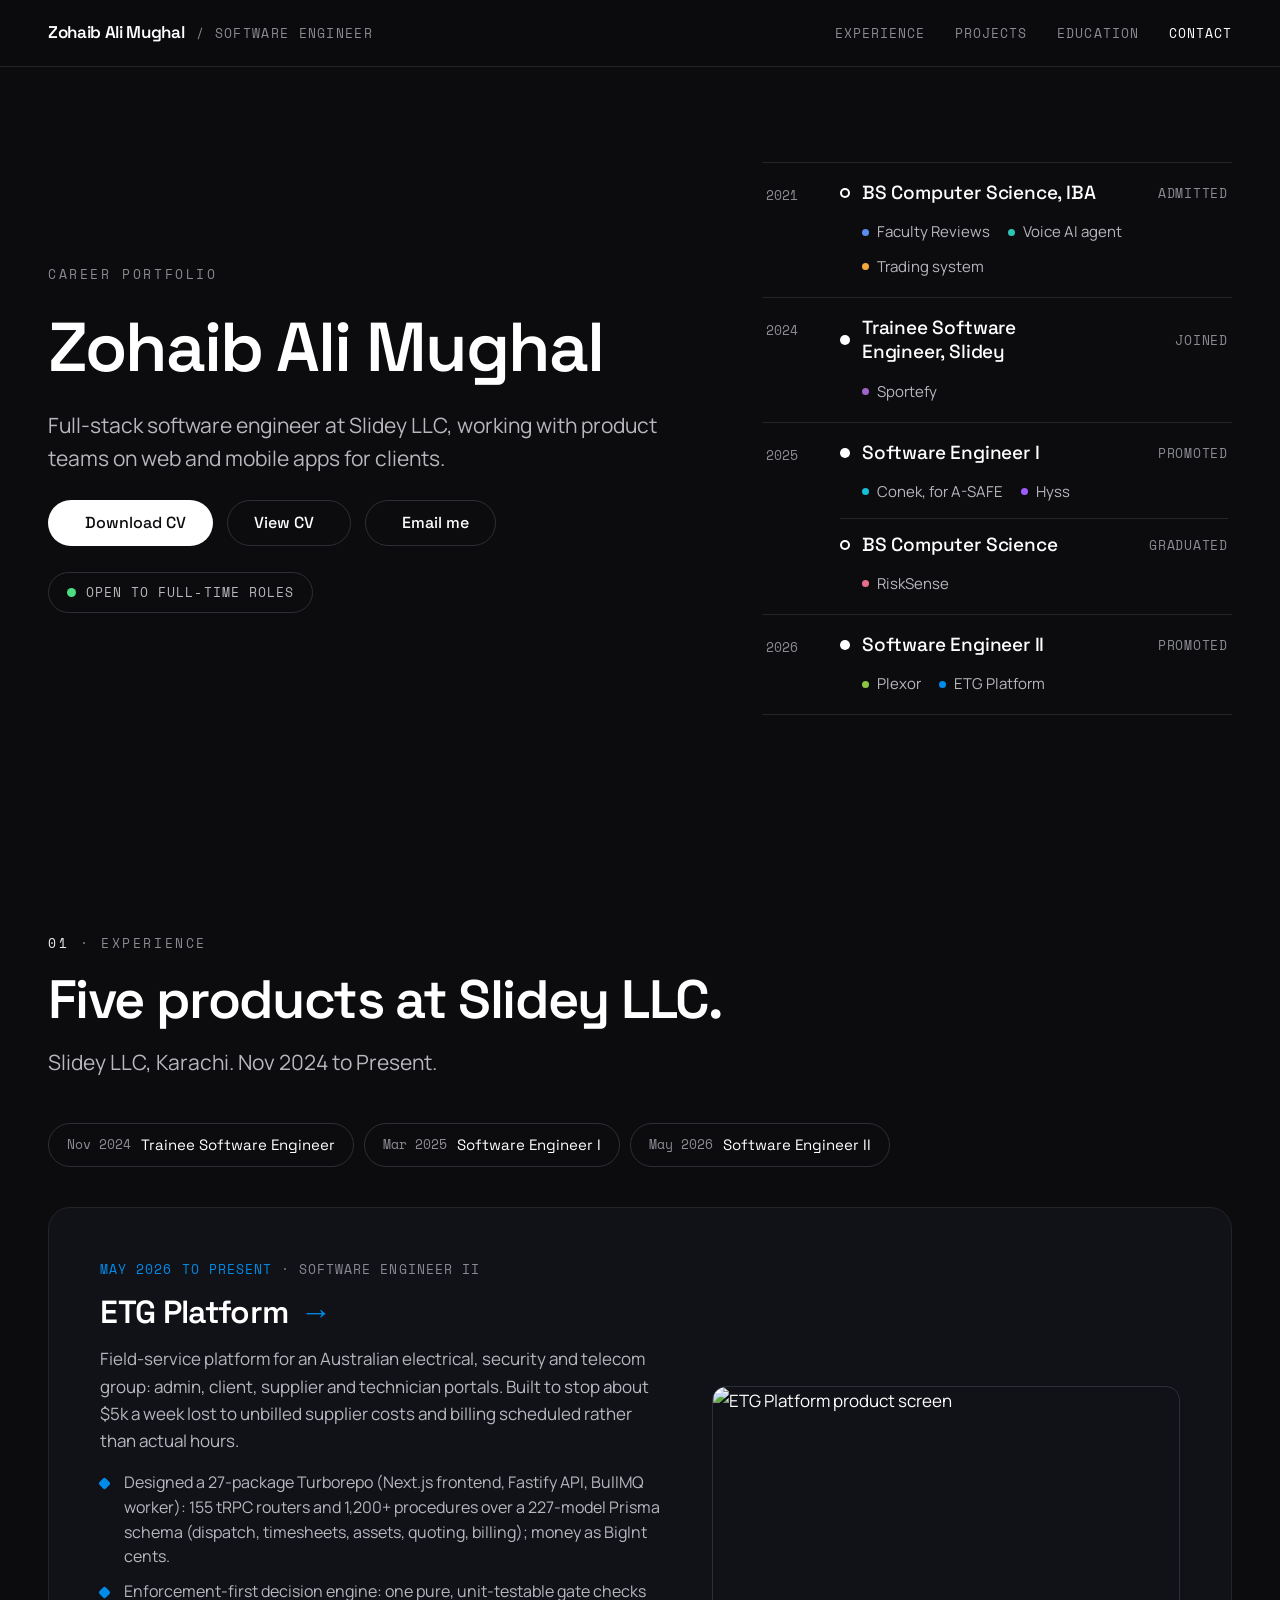
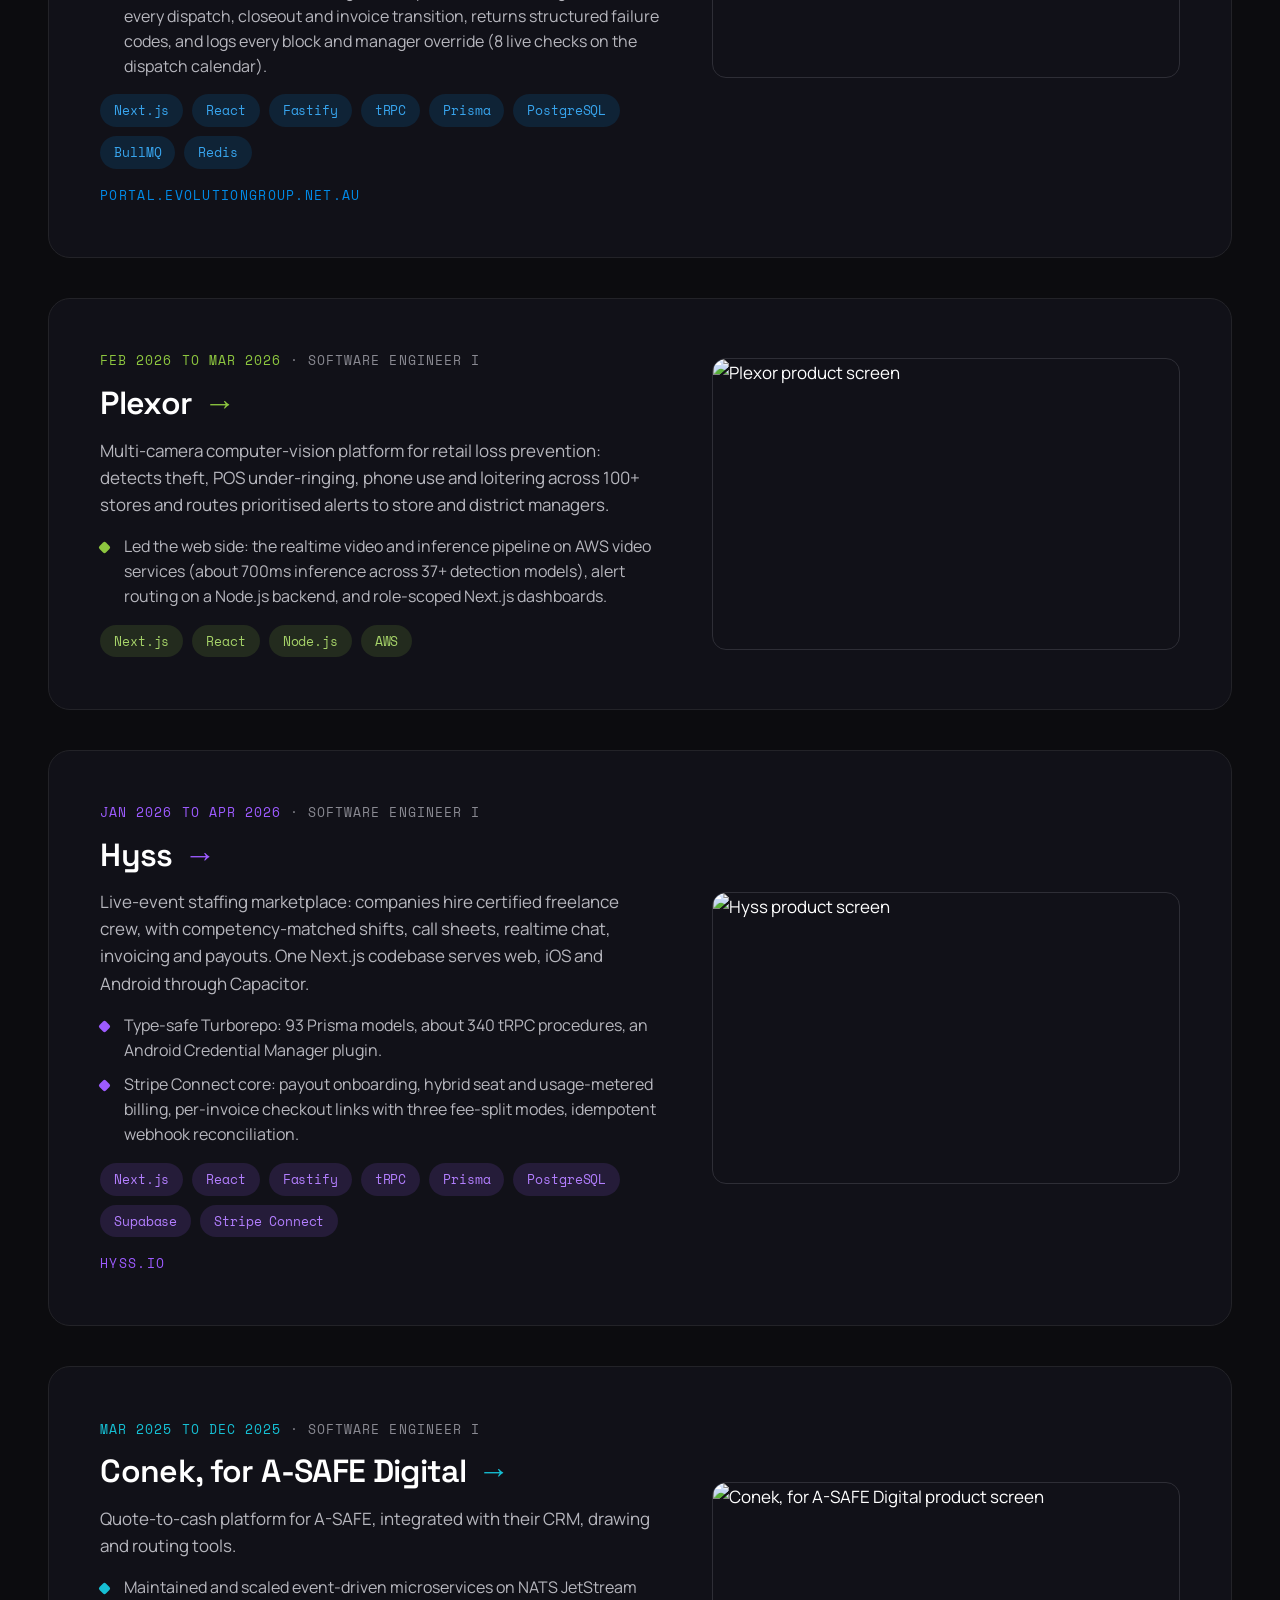
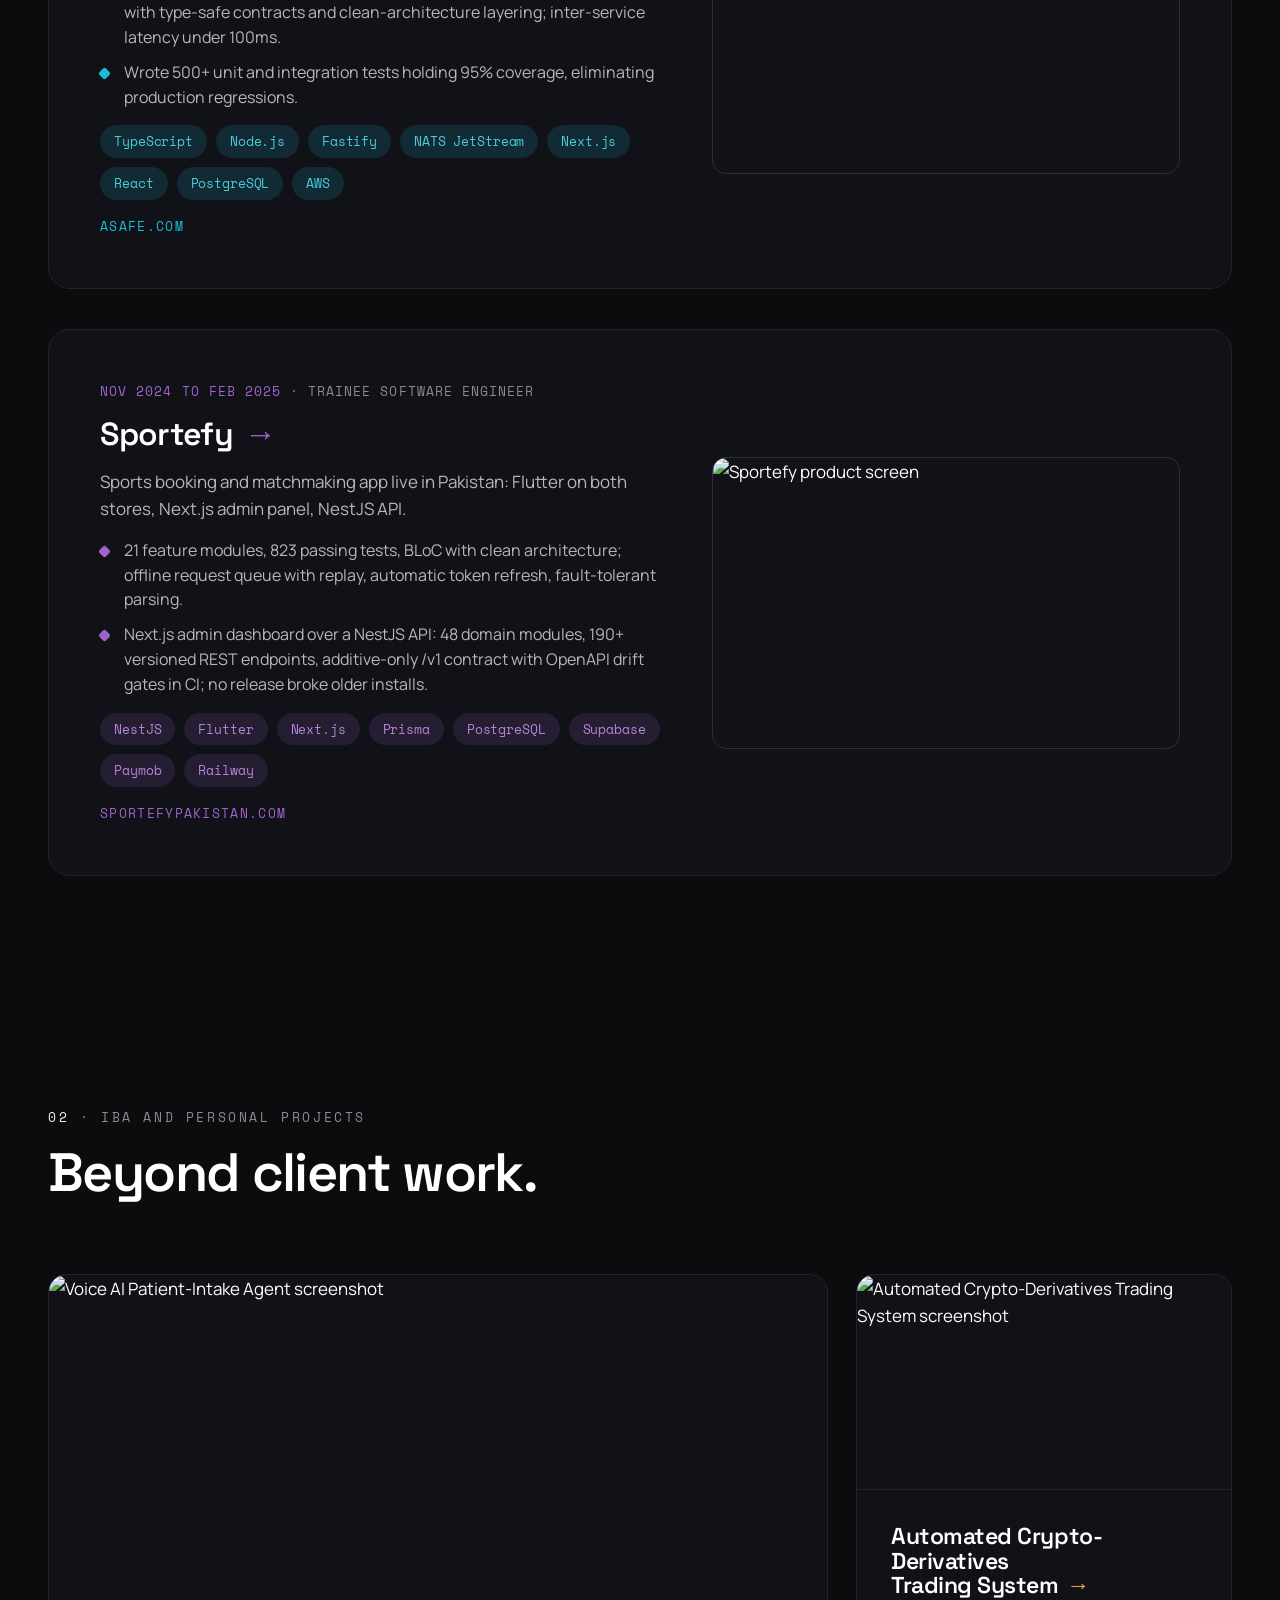
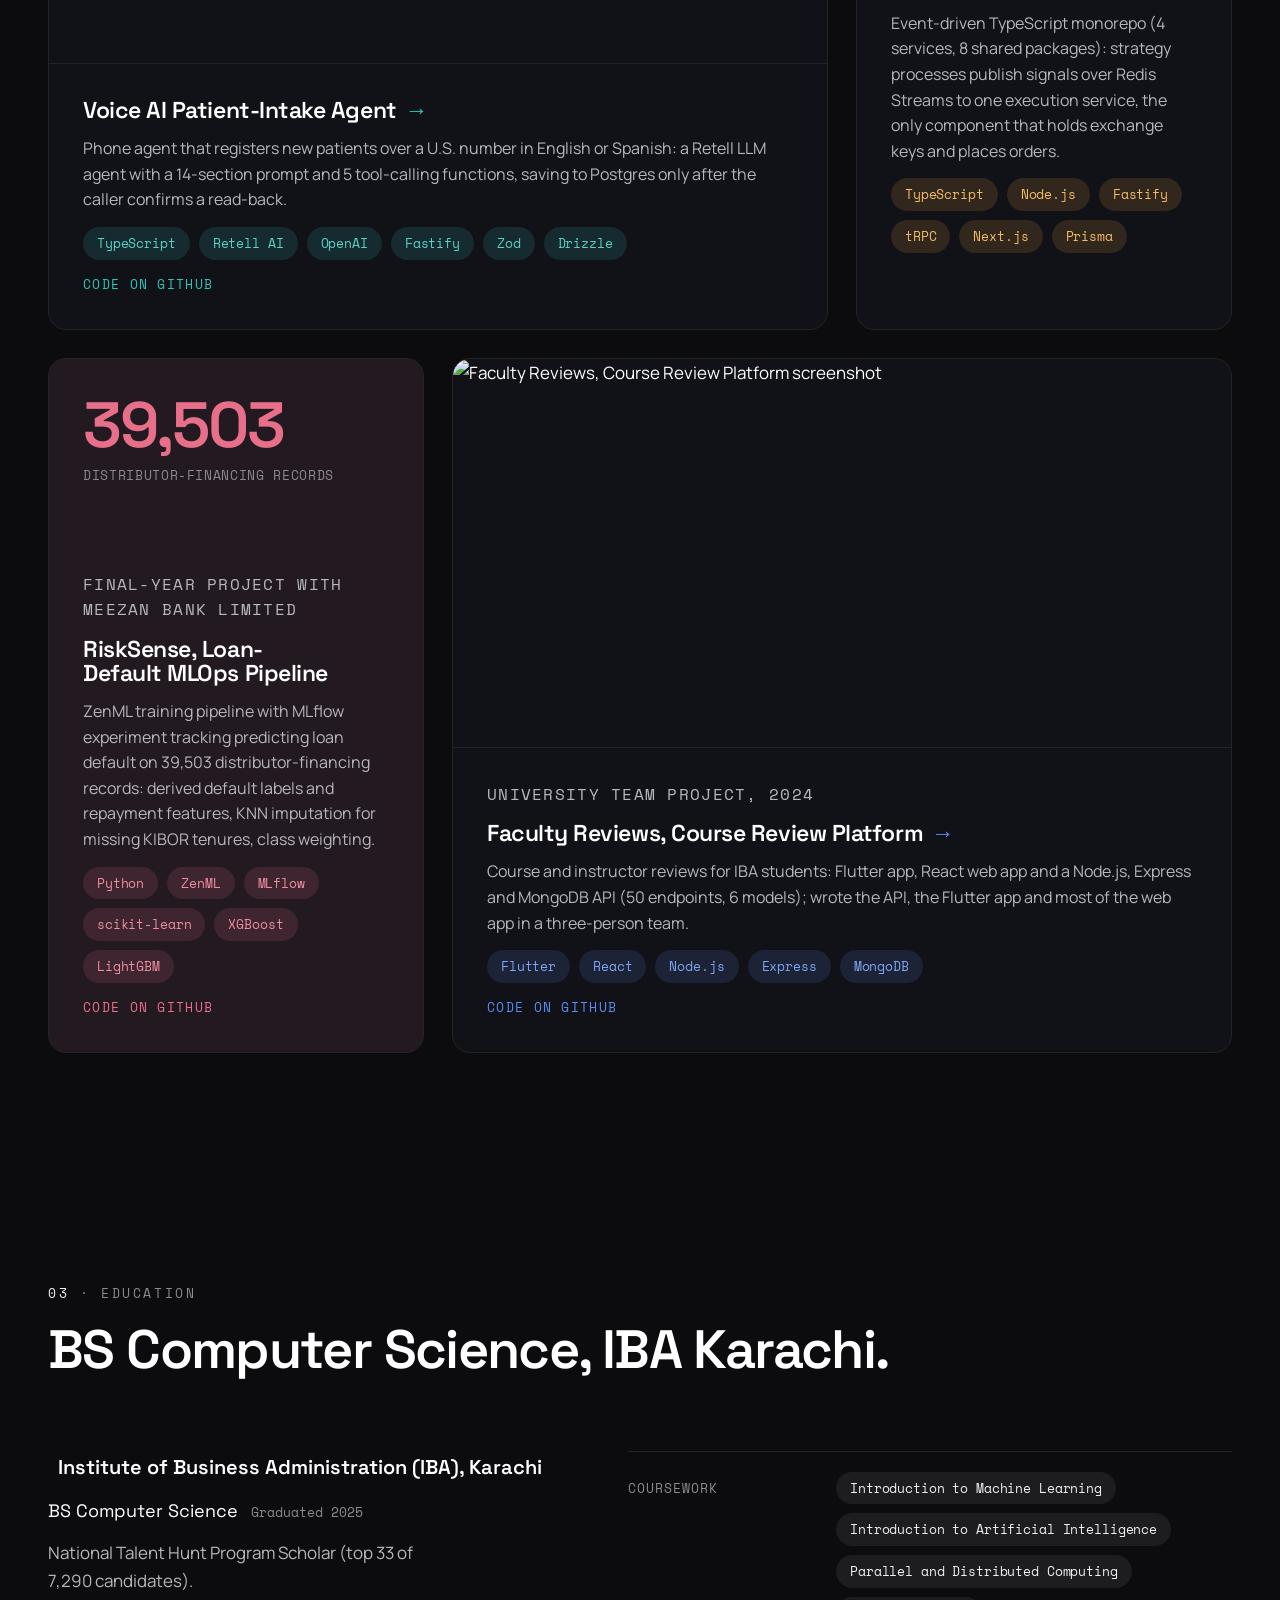
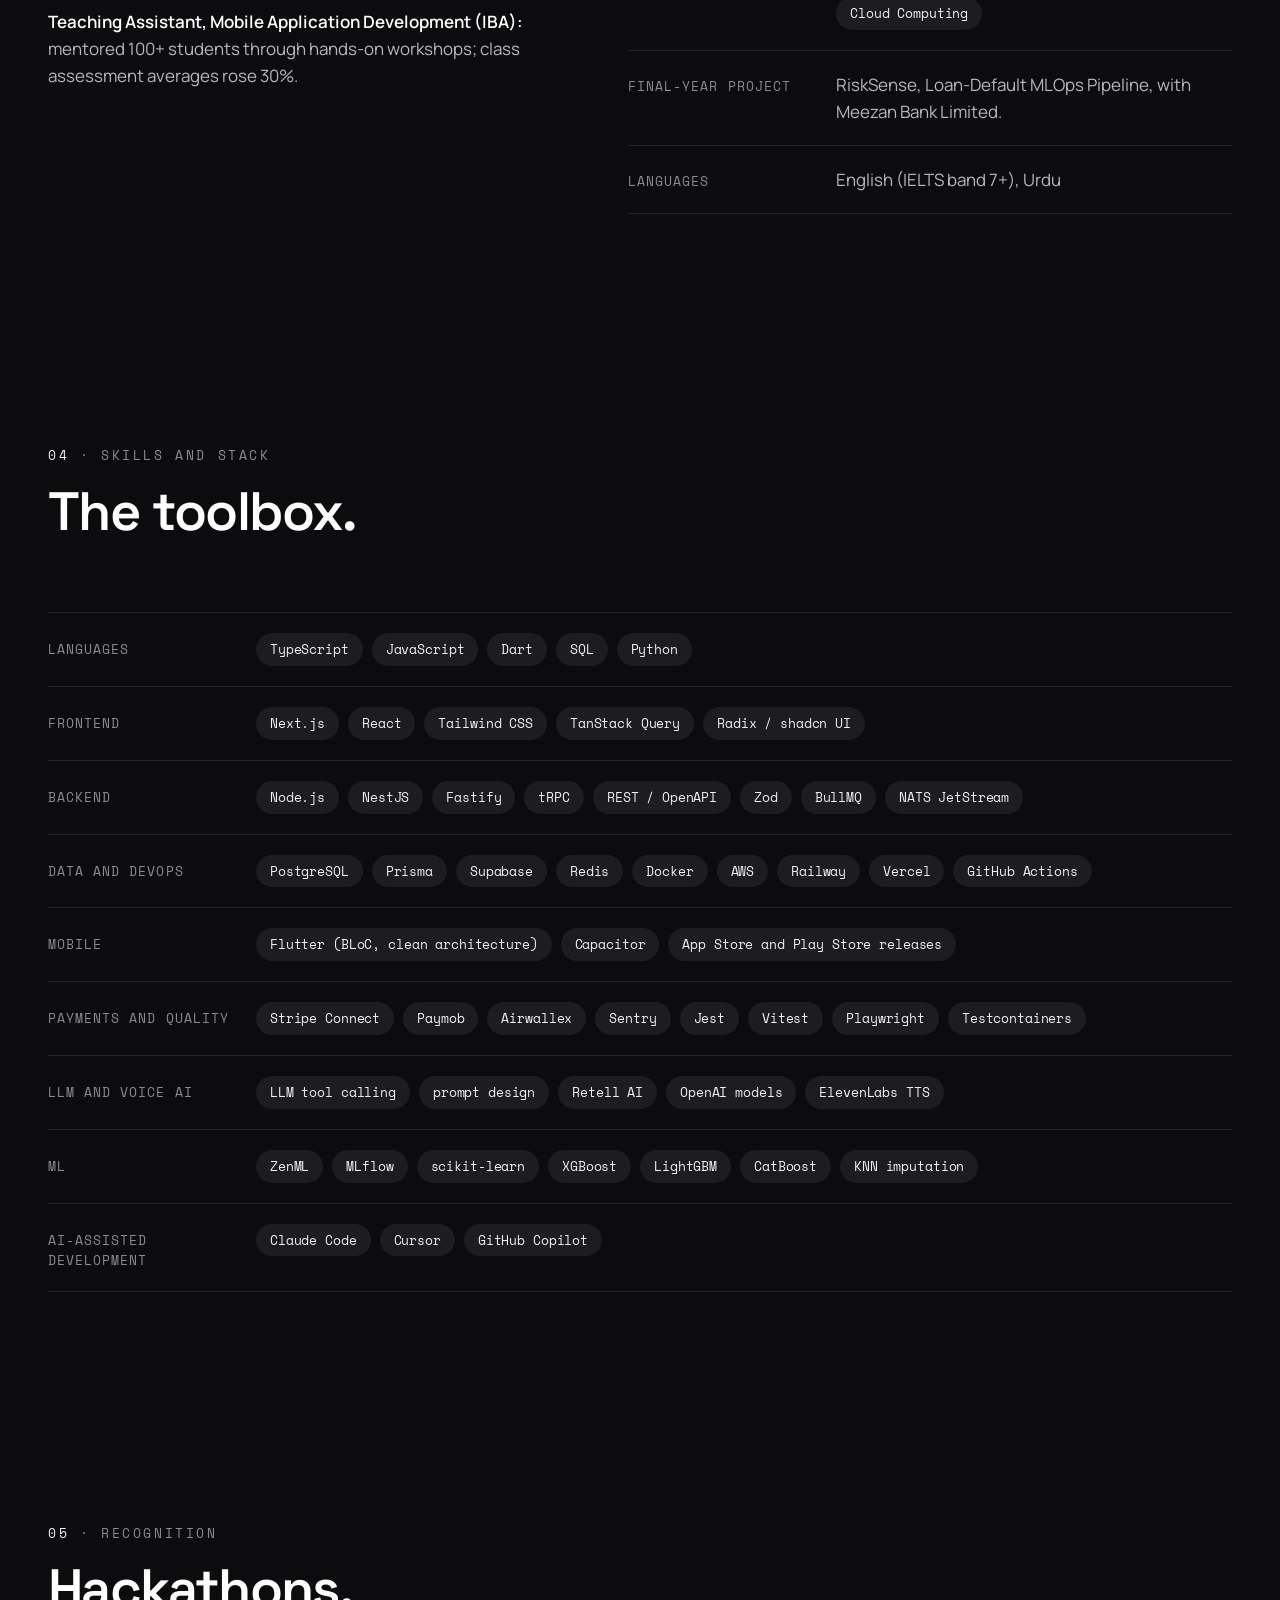
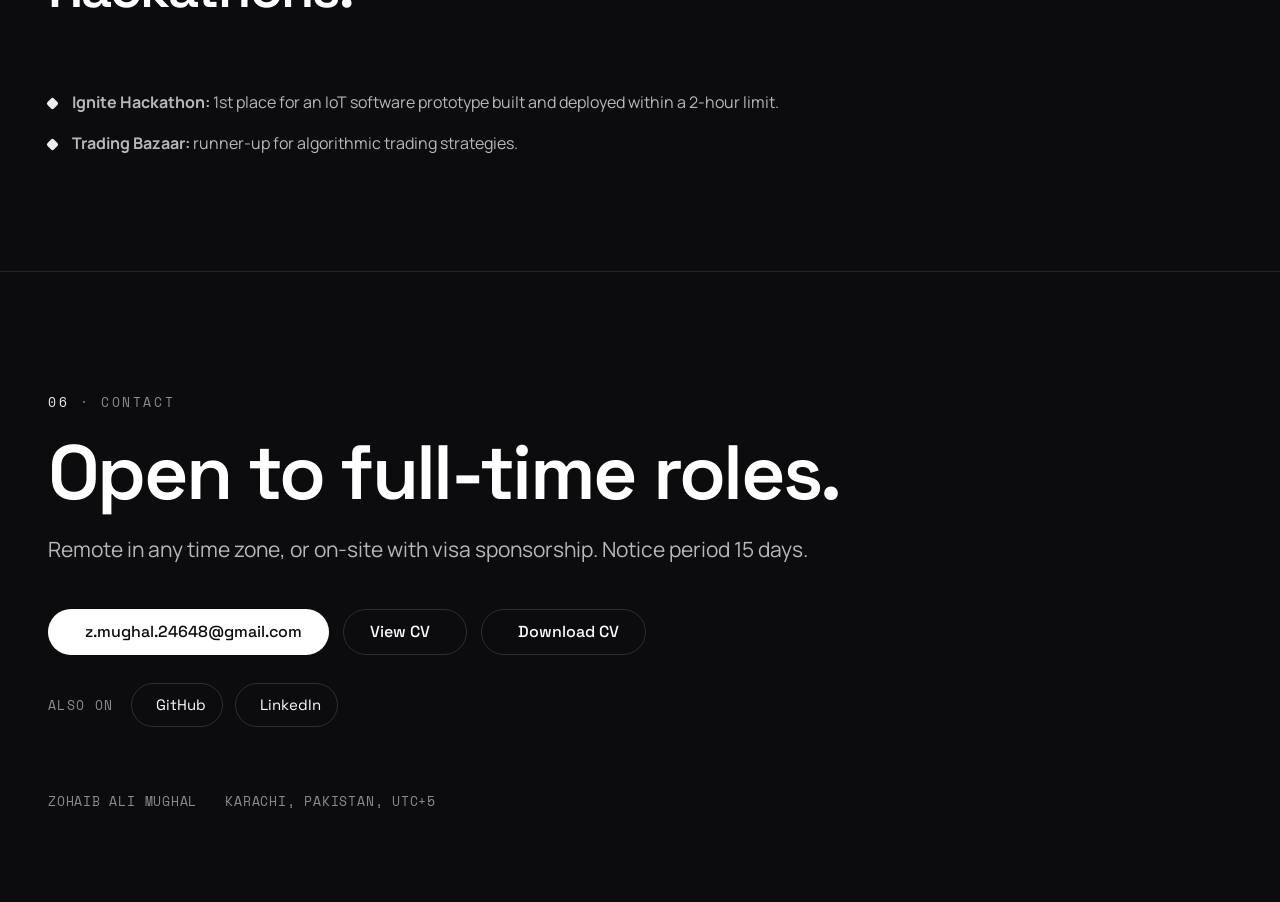
==== index.html @ c1d6abb3 "ETG: October recount and the team's AI workflow lines" ====
<!DOCTYPE html>
<html lang="en">
<head>
<meta charset="utf-8">
<meta name="viewport" content="width=device-width, initial-scale=1">
<title>Zohaib Ali Mughal, full-stack software engineer</title>
<meta name="description" content="Career portfolio of Zohaib Ali Mughal: full-stack software engineer at Slidey LLC, from IBA Karachi to Software Engineer II, with client products, personal projects and education.">
<meta name="color-scheme" content="dark">
<meta name="theme-color" content="#0C0C0F">
<link rel="canonical" href="https://career.zohaibmughal.dev/">
<meta property="og:type" content="profile">
<meta property="og:title" content="Zohaib Ali Mughal, full-stack software engineer">
<meta property="og:description" content="Career portfolio of Zohaib Ali Mughal: full-stack software engineer at Slidey LLC, from IBA Karachi to Software Engineer II, with client products, personal projects and education.">
<meta property="og:url" content="https://career.zohaibmughal.dev/">
<meta property="og:image" content="https://career.zohaibmughal.dev/img/etg-hero.webp">
<link rel="icon" type="image/svg+xml" href="img/favicon.svg">
<link rel="preload" href="fonts/space-grotesk-latin.woff2" as="font" type="font/woff2" crossorigin>
<link rel="preload" href="fonts/manrope-latin.woff2" as="font" type="font/woff2" crossorigin>
<link rel="stylesheet" href="icons.css">
<link rel="stylesheet" href="style.css">
<script>document.documentElement.classList.add("js")</script>
</head>
<body>
<a class="skip" href="#main">Skip to content</a>

<nav class="nav" aria-label="Main">
  <div class="nav-inner">
    <a class="nav-brand" href="#top" translate="no">Zohaib Ali Mughal <span class="mono">/ Software engineer</span></a>
    <div class="nav-links">
      <a href="#experience">Experience</a>
      <a href="#projects">Projects</a>
      <a href="#education">Education</a>
      <a class="nav-cta" href="#contact">Contact</a>
    </div>
  </div>
</nav>
<main id="main">

<header class="hero" id="top">
  <div class="container hero-grid">
    <div class="hero-main">
      <span class="eyebrow">Career portfolio</span>
      <h1>Zohaib Ali Mughal</h1>
      <p class="lede">Full-stack software engineer at Slidey LLC, working with product teams on web and mobile apps for clients.</p>
      <div class="hero-ctas">
        <a class="btn btn-primary" href="cv/Zohaib-Ali-Mughal-CV.pdf" download><i class="ph ph-download-simple" aria-hidden="true"></i>Download CV</a>
        <a class="btn btn-ghost" href="cv/Zohaib-Ali-Mughal-CV.pdf" target="_blank" rel="noopener">View CV<i class="ph ph-arrow-up-right" aria-hidden="true"></i></a>
        <a class="btn btn-ghost" href="mailto:z.mughal.24648@gmail.com"><i class="ph ph-envelope-simple" aria-hidden="true"></i>Email me</a>
      </div>
      <span class="dot-badge">Open to full-time roles</span>
    </div>
    <nav class="hero-timeline" aria-label="Timeline">
      <ol class="tl">
        <li class="tl-row">
          <span class="tl-year">2021</span>
          <div class="tl-body"><div class="tl-group"><p class="tl-change tl-edu"><span class="tl-mark" aria-hidden="true"></span><span class="tl-title">BS Computer Science, IBA</span><span class="tl-tag">Admitted</span></p><ul class="tl-work"><li><a href="#p-faculty-reviews" data-accent="faculty"><span class="tl-dot" aria-hidden="true"></span>Faculty Reviews</a></li><li><a href="#p-voice-intake" data-accent="voice"><span class="tl-dot" aria-hidden="true"></span>Voice AI agent</a></li><li><a href="#p-trading-system" data-accent="trading"><span class="tl-dot" aria-hidden="true"></span>Trading system</a></li></ul></div></div>
        </li>
        <li class="tl-row">
          <span class="tl-year">2024</span>
          <div class="tl-body"><div class="tl-group"><p class="tl-change tl-role"><span class="tl-mark" aria-hidden="true"></span><span class="tl-title">Trainee Software Engineer, Slidey</span><span class="tl-tag">Joined</span></p><ul class="tl-work"><li><a href="#sportefy" data-accent="sportefy"><span class="tl-dot" aria-hidden="true"></span>Sportefy</a></li></ul></div></div>
        </li>
        <li class="tl-row">
          <span class="tl-year">2025</span>
          <div class="tl-body"><div class="tl-group"><p class="tl-change tl-role"><span class="tl-mark" aria-hidden="true"></span><span class="tl-title">Software Engineer I</span><span class="tl-tag">Promoted</span></p><ul class="tl-work"><li><a href="#conek" data-accent="conek"><span class="tl-dot" aria-hidden="true"></span>Conek, for A-SAFE</a></li><li><a href="#hyss" data-accent="hyss"><span class="tl-dot" aria-hidden="true"></span>Hyss</a></li></ul></div><div class="tl-group"><p class="tl-change tl-edu"><span class="tl-mark" aria-hidden="true"></span><span class="tl-title">BS Computer Science</span><span class="tl-tag">Graduated</span></p><ul class="tl-work"><li><a href="#p-risksense" data-accent="risk"><span class="tl-dot" aria-hidden="true"></span>RiskSense</a></li></ul></div></div>
        </li>
        <li class="tl-row">
          <span class="tl-year">2026</span>
          <div class="tl-body"><div class="tl-group"><p class="tl-change tl-role"><span class="tl-mark" aria-hidden="true"></span><span class="tl-title">Software Engineer II</span><span class="tl-tag">Promoted</span></p><ul class="tl-work"><li><a href="#plexor" data-accent="plexor"><span class="tl-dot" aria-hidden="true"></span>Plexor</a></li><li><a href="#etg" data-accent="etg"><span class="tl-dot" aria-hidden="true"></span>ETG Platform</a></li></ul></div></div>
        </li>
      </ol>
    </nav>
  </div>
</header>

<section id="experience">
  <div class="container">
    <div class="section-head" data-reveal><span class="eyebrow"><span class="accent">01</span> &middot; Experience</span><h2>Five products at Slidey LLC.</h2><p class="lede">Slidey LLC, Karachi. Nov 2024 to Present.</p></div>
    <ol class="ladder" data-reveal><li><span class="ladder-from">Nov 2024</span>Trainee Software Engineer</li><li><span class="ladder-from">Mar 2025</span>Software Engineer I</li><li><span class="ladder-from">May 2026</span>Software Engineer II</li></ol>
    <div class="roles">
    <article class="role" id="etg" data-accent="etg" data-reveal>
      <div class="role-body">
        <p class="meta"><span class="accent">May 2026 to Present</span> &middot; Software Engineer II</p>
        <h3><a class="card-link" href="work/etg/">ETG Platform<span class="card-arrow" aria-hidden="true">&rarr;</span></a></h3>
        <p class="summary">Field-service platform for an Australian electrical, security and telecom group: admin, client, supplier and technician portals. Built to stop about $5k a week lost to unbilled supplier costs and billing scheduled rather than actual hours.</p>
        <ul class="bullets"><li><span class="dia" aria-hidden="true"></span><span>Designed a 27-package Turborepo (Next.js frontend, Fastify API, BullMQ worker): 155 tRPC routers and 1,200+ procedures over a 227-model Prisma schema (dispatch, timesheets, assets, quoting, billing); money as BigInt cents.</span></li><li><span class="dia" aria-hidden="true"></span><span>Enforcement-first decision engine: one pure, unit-testable gate checks every dispatch, closeout and invoice transition, returns structured failure codes, and logs every block and manager override (8 live checks on the dispatch calendar).</span></li></ul>
        <ul class="chips" translate="no"><li class="chip">Next.js</li><li class="chip">React</li><li class="chip">Fastify</li><li class="chip">tRPC</li><li class="chip">Prisma</li><li class="chip">PostgreSQL</li><li class="chip">BullMQ</li><li class="chip">Redis</li></ul>
        <ul class="links"><li><a href="https://portal.evolutiongroup.net.au" target="_blank" rel="noopener">portal.evolutiongroup.net.au</a><i class="ph ph-arrow-up-right" aria-hidden="true"></i></li></ul>
      </div>
      <div class="role-media"><img src="img/etg/admin-dashboard.webp" width="1200" height="622" alt="ETG Platform product screen" loading="lazy"></div>
    </article>
    <article class="role" id="plexor" data-accent="plexor" data-reveal>
      <div class="role-body">
        <p class="meta"><span class="accent">Feb 2026 to Mar 2026</span> &middot; Software Engineer I</p>
        <h3><a class="card-link" href="work/plexor/">Plexor<span class="card-arrow" aria-hidden="true">&rarr;</span></a></h3>
        <p class="summary">Multi-camera computer-vision platform for retail loss prevention: detects theft, POS under-ringing, phone use and loitering across 100+ stores and routes prioritised alerts to store and district managers.</p>
        <ul class="bullets"><li><span class="dia" aria-hidden="true"></span><span>Led the web side: the realtime video and inference pipeline on AWS video services (about 700ms inference across 37+ detection models), alert routing on a Node.js backend, and role-scoped Next.js dashboards.</span></li></ul>
        <ul class="chips" translate="no"><li class="chip">Next.js</li><li class="chip">React</li><li class="chip">Node.js</li><li class="chip">AWS</li></ul>
        
      </div>
      <div class="role-media"><img src="img/plexor/theft.webp" width="1200" height="691" alt="Plexor product screen" loading="lazy"></div>
    </article>
    <article class="role" id="hyss" data-accent="hyss" data-reveal>
      <div class="role-body">
        <p class="meta"><span class="accent">Jan 2026 to Apr 2026</span> &middot; Software Engineer I</p>
        <h3><a class="card-link" href="work/hyss/">Hyss<span class="card-arrow" aria-hidden="true">&rarr;</span></a></h3>
        <p class="summary">Live-event staffing marketplace: companies hire certified freelance crew, with competency-matched shifts, call sheets, realtime chat, invoicing and payouts. One Next.js codebase serves web, iOS and Android through Capacitor.</p>
        <ul class="bullets"><li><span class="dia" aria-hidden="true"></span><span>Type-safe Turborepo: 93 Prisma models, about 340 tRPC procedures, an Android Credential Manager plugin.</span></li><li><span class="dia" aria-hidden="true"></span><span>Stripe Connect core: payout onboarding, hybrid seat and usage-metered billing, per-invoice checkout links with three fee-split modes, idempotent webhook reconciliation.</span></li></ul>
        <ul class="chips" translate="no"><li class="chip">Next.js</li><li class="chip">React</li><li class="chip">Fastify</li><li class="chip">tRPC</li><li class="chip">Prisma</li><li class="chip">PostgreSQL</li><li class="chip">Supabase</li><li class="chip">Stripe Connect</li></ul>
        <ul class="links"><li><a href="https://hyss.io" target="_blank" rel="noopener">hyss.io</a><i class="ph ph-arrow-up-right" aria-hidden="true"></i></li></ul>
      </div>
      <div class="role-media"><img src="img/hyss/employer-dashboard.webp" width="1200" height="678" alt="Hyss product screen" loading="lazy"></div>
    </article>
    <article class="role" id="conek" data-accent="conek" data-reveal>
      <div class="role-body">
        <p class="meta"><span class="accent">Mar 2025 to Dec 2025</span> &middot; Software Engineer I</p>
        <h3><a class="card-link" href="work/conek/">Conek, for A-SAFE Digital<span class="card-arrow" aria-hidden="true">&rarr;</span></a></h3>
        <p class="summary">Quote-to-cash platform for A-SAFE, integrated with their CRM, drawing and routing tools.</p>
        <ul class="bullets"><li><span class="dia" aria-hidden="true"></span><span>Maintained and scaled event-driven microservices on NATS JetStream with type-safe contracts and clean-architecture layering; inter-service latency under 100ms.</span></li><li><span class="dia" aria-hidden="true"></span><span>Wrote 500+ unit and integration tests holding 95% coverage, eliminating production regressions.</span></li></ul>
        <ul class="chips" translate="no"><li class="chip">TypeScript</li><li class="chip">Node.js</li><li class="chip">Fastify</li><li class="chip">NATS JetStream</li><li class="chip">Next.js</li><li class="chip">React</li><li class="chip">PostgreSQL</li><li class="chip">AWS</li></ul>
        <ul class="links"><li><a href="https://www.asafe.com" target="_blank" rel="noopener">asafe.com</a><i class="ph ph-arrow-up-right" aria-hidden="true"></i></li></ul>
      </div>
      <div class="role-media"><img src="img/conek/projects.webp" width="1200" height="695" alt="Conek, for A-SAFE Digital product screen" loading="lazy"></div>
    </article>
    <article class="role" id="sportefy" data-accent="sportefy" data-reveal>
      <div class="role-body">
        <p class="meta"><span class="accent">Nov 2024 to Feb 2025</span> &middot; Trainee Software Engineer</p>
        <h3><a class="card-link" href="work/sportefy/">Sportefy<span class="card-arrow" aria-hidden="true">&rarr;</span></a></h3>
        <p class="summary">Sports booking and matchmaking app live in Pakistan: Flutter on both stores, Next.js admin panel, NestJS API.</p>
        <ul class="bullets"><li><span class="dia" aria-hidden="true"></span><span>21 feature modules, 823 passing tests, BLoC with clean architecture; offline request queue with replay, automatic token refresh, fault-tolerant parsing.</span></li><li><span class="dia" aria-hidden="true"></span><span>Next.js admin dashboard over a NestJS API: 48 domain modules, 190+ versioned REST endpoints, additive-only /v1 contract with OpenAPI drift gates in CI; no release broke older installs.</span></li></ul>
        <ul class="chips" translate="no"><li class="chip">NestJS</li><li class="chip">Flutter</li><li class="chip">Next.js</li><li class="chip">Prisma</li><li class="chip">PostgreSQL</li><li class="chip">Supabase</li><li class="chip">Paymob</li><li class="chip">Railway</li></ul>
        <ul class="links"><li><a href="https://sportefypakistan.com" target="_blank" rel="noopener">sportefypakistan.com</a><i class="ph ph-arrow-up-right" aria-hidden="true"></i></li></ul>
      </div>
      <div class="role-media"><img src="img/sportefy/admin-manual-bookings.webp" width="1200" height="596" alt="Sportefy product screen" loading="lazy"></div>
    </article>
    </div>
  </div>
</section>

<section id="projects">
  <div class="container">
    <div class="section-head" data-reveal><span class="eyebrow"><span class="accent">02</span> &middot; IBA and personal projects</span><h2>Beyond client work.</h2></div>
    <div class="bento">
    <article class="cell cell-media c1" id="p-voice-intake" data-accent="voice" data-reveal>
      <div class="cell-img"><img src="img/voice-intake/dashboard-patients.webp" width="1200" height="691" alt="Voice AI Patient-Intake Agent screenshot" loading="lazy"></div>
      
      <div class="cell-body">
        
        <h3><a class="card-link" href="work/voice-intake/">Voice AI Patient-Intake Agent<span class="card-arrow" aria-hidden="true">&rarr;</span></a></h3>
        <p>Phone agent that registers new patients over a U.S. number in English or Spanish: a Retell LLM agent with a 14-section prompt and 5 tool-calling functions, saving to Postgres only after the caller confirms a read-back.</p>
        <ul class="chips" translate="no"><li class="chip">TypeScript</li><li class="chip">Retell AI</li><li class="chip">OpenAI</li><li class="chip">Fastify</li><li class="chip">Zod</li><li class="chip">Drizzle</li></ul>
        <ul class="links"><li><a href="https://github.com/Zohaib24648/voice-intake" target="_blank" rel="noopener">Code on GitHub</a><i class="ph ph-arrow-up-right" aria-hidden="true"></i></li></ul>
      </div>
    </article>
    <article class="cell cell-media c2" id="p-trading-system" data-accent="trading" data-reveal>
      <div class="cell-img"><img src="img/trading-system/traders-registry.webp" width="1200" height="691" alt="Automated Crypto-Derivatives Trading System screenshot" loading="lazy"></div>
      
      <div class="cell-body">
        
        <h3><a class="card-link" href="work/trading-system/">Automated Crypto-Derivatives Trading System<span class="card-arrow" aria-hidden="true">&rarr;</span></a></h3>
        <p>Event-driven TypeScript monorepo (4 services, 8 shared packages): strategy processes publish signals over Redis Streams to one execution service, the only component that holds exchange keys and places orders.</p>
        <ul class="chips" translate="no"><li class="chip">TypeScript</li><li class="chip">Node.js</li><li class="chip">Fastify</li><li class="chip">tRPC</li><li class="chip">Next.js</li><li class="chip">Prisma</li></ul>
        
      </div>
    </article>
    <article class="cell cell-text c3" id="p-risksense" data-accent="risk" data-reveal>
      
      <p class="stat"><span class="stat-value">39,503</span><span class="stat-label">distributor-financing records</span></p>
      <div class="cell-body">
        <p class="meta">Final-Year Project with Meezan Bank Limited</p>
        <h3>RiskSense, Loan-Default MLOps Pipeline</h3>
        <p>ZenML training pipeline with MLflow experiment tracking predicting loan default on 39,503 distributor-financing records: derived default labels and repayment features, KNN imputation for missing KIBOR tenures, class weighting.</p>
        <ul class="chips" translate="no"><li class="chip">Python</li><li class="chip">ZenML</li><li class="chip">MLflow</li><li class="chip">scikit-learn</li><li class="chip">XGBoost</li><li class="chip">LightGBM</li></ul>
        <ul class="links"><li><a href="https://github.com/Zohaib24648/risksense-mlops" target="_blank" rel="noopener">Code on GitHub</a><i class="ph ph-arrow-up-right" aria-hidden="true"></i></li></ul>
      </div>
    </article>
    <article class="cell cell-media c4" id="p-faculty-reviews" data-accent="faculty" data-reveal>
      <div class="cell-img"><img src="img/faculty-reviews/web-teachers.webp" width="1200" height="691" alt="Faculty Reviews, Course Review Platform screenshot" loading="lazy"></div>
      
      <div class="cell-body">
        <p class="meta">University team project, 2024</p>
        <h3><a class="card-link" href="work/faculty-reviews/">Faculty Reviews, Course Review Platform<span class="card-arrow" aria-hidden="true">&rarr;</span></a></h3>
        <p>Course and instructor reviews for IBA students: Flutter app, React web app and a Node.js, Express and MongoDB API (50 endpoints, 6 models); wrote the API, the Flutter app and most of the web app in a three-person team.</p>
        <ul class="chips" translate="no"><li class="chip">Flutter</li><li class="chip">React</li><li class="chip">Node.js</li><li class="chip">Express</li><li class="chip">MongoDB</li></ul>
        <ul class="links"><li><a href="https://github.com/Zohaib24648/faculty-reviews" target="_blank" rel="noopener">Code on GitHub</a><i class="ph ph-arrow-up-right" aria-hidden="true"></i></li></ul>
      </div>
    </article>
    </div>
  </div>
</section>

<section id="education">
  <div class="container">
    <div class="section-head" data-reveal><span class="eyebrow"><span class="accent">03</span> &middot; Education</span><h2>BS Computer Science, IBA Karachi.</h2></div>
    <div class="edu" data-reveal>
      <div class="edu-main">
        <p class="school"><i class="ph ph-graduation-cap" aria-hidden="true"></i>Institute of Business Administration (IBA), Karachi</p>
        <p class="degree">BS Computer Science <span class="accent">Graduated 2025</span></p>
        <p>National Talent Hunt Program Scholar (top 33 of 7,290 candidates).</p>
        <p><strong>Teaching Assistant, Mobile Application Development (IBA):</strong> mentored 100+ students through hands-on workshops; class assessment averages rose 30%.</p>
      </div>
      <div class="edu-side">
        <div class="stackrow"><span class="stacklabel">Coursework</span><ul class="chips"><li class="chip">Introduction to Machine Learning</li><li class="chip">Introduction to Artificial Intelligence</li><li class="chip">Parallel and Distributed Computing</li><li class="chip">Cloud Computing</li></ul></div>
        <div class="stackrow"><span class="stacklabel">Final-year project</span><p>RiskSense, Loan-Default MLOps Pipeline, with Meezan Bank Limited.</p></div>
        <div class="stackrow"><span class="stacklabel">Languages</span><p>English (IELTS band 7+), Urdu</p></div>
      </div>
    </div>
  </div>
</section>

<section id="skills">
  <div class="container">
    <div class="section-head" data-reveal><span class="eyebrow"><span class="accent">04</span> &middot; Skills and stack</span><h2>The toolbox.</h2></div>
    <div class="stack-table">
      <div class="stackrow" data-reveal><span class="stacklabel">Languages</span><ul class="chips" translate="no"><li class="chip">TypeScript</li><li class="chip">JavaScript</li><li class="chip">Dart</li><li class="chip">SQL</li><li class="chip">Python</li></ul></div>
      <div class="stackrow" data-reveal><span class="stacklabel">Frontend</span><ul class="chips" translate="no"><li class="chip">Next.js</li><li class="chip">React</li><li class="chip">Tailwind CSS</li><li class="chip">TanStack Query</li><li class="chip">Radix / shadcn UI</li></ul></div>
      <div class="stackrow" data-reveal><span class="stacklabel">Backend</span><ul class="chips" translate="no"><li class="chip">Node.js</li><li class="chip">NestJS</li><li class="chip">Fastify</li><li class="chip">tRPC</li><li class="chip">REST / OpenAPI</li><li class="chip">Zod</li><li class="chip">BullMQ</li><li class="chip">NATS JetStream</li></ul></div>
      <div class="stackrow" data-reveal><span class="stacklabel">Data and DevOps</span><ul class="chips" translate="no"><li class="chip">PostgreSQL</li><li class="chip">Prisma</li><li class="chip">Supabase</li><li class="chip">Redis</li><li class="chip">Docker</li><li class="chip">AWS</li><li class="chip">Railway</li><li class="chip">Vercel</li><li class="chip">GitHub Actions</li></ul></div>
      <div class="stackrow" data-reveal><span class="stacklabel">Mobile</span><ul class="chips" translate="no"><li class="chip">Flutter (BLoC, clean architecture)</li><li class="chip">Capacitor</li><li class="chip">App Store and Play Store releases</li></ul></div>
      <div class="stackrow" data-reveal><span class="stacklabel">Payments and Quality</span><ul class="chips" translate="no"><li class="chip">Stripe Connect</li><li class="chip">Paymob</li><li class="chip">Airwallex</li><li class="chip">Sentry</li><li class="chip">Jest</li><li class="chip">Vitest</li><li class="chip">Playwright</li><li class="chip">Testcontainers</li></ul></div>
      <div class="stackrow" data-reveal><span class="stacklabel">LLM and voice AI</span><ul class="chips" translate="no"><li class="chip">LLM tool calling</li><li class="chip">prompt design</li><li class="chip">Retell AI</li><li class="chip">OpenAI models</li><li class="chip">ElevenLabs TTS</li></ul></div>
      <div class="stackrow" data-reveal><span class="stacklabel">ML</span><ul class="chips" translate="no"><li class="chip">ZenML</li><li class="chip">MLflow</li><li class="chip">scikit-learn</li><li class="chip">XGBoost</li><li class="chip">LightGBM</li><li class="chip">CatBoost</li><li class="chip">KNN imputation</li></ul></div>
      <div class="stackrow" data-reveal><span class="stacklabel">AI-assisted development</span><ul class="chips" translate="no"><li class="chip">Claude Code</li><li class="chip">Cursor</li><li class="chip">GitHub Copilot</li></ul></div>
    </div>
  </div>
</section>

<section id="recognition">
  <div class="container">
    <div class="section-head" data-reveal><span class="eyebrow"><span class="accent">05</span> &middot; Recognition</span><h2>Hackathons.</h2></div>
    <ul class="feats" data-reveal><li class="feat"><span class="dia" aria-hidden="true"></span><span><strong>Ignite Hackathon:</strong> 1st place for an IoT software prototype built and deployed within a 2-hour limit.</span></li><li class="feat"><span class="dia" aria-hidden="true"></span><span><strong>Trading Bazaar:</strong> runner-up for algorithmic trading strategies.</span></li></ul>
  </div>
</section>
</main>

<footer class="contact" id="contact">
  <div class="container" data-reveal>
    <span class="eyebrow"><span class="accent">06</span> &middot; Contact</span>
    <h2>Open to full-time roles.</h2>
    <p class="lede">Remote in any time zone, or on-site with visa sponsorship. Notice period 15 days.</p>
    <div class="contact-row">
      <a class="btn btn-primary" href="mailto:z.mughal.24648@gmail.com"><i class="ph ph-envelope-simple" aria-hidden="true"></i>z.mughal.24648@gmail.com</a>
      <a class="btn btn-ghost" href="cv/Zohaib-Ali-Mughal-CV.pdf" target="_blank" rel="noopener">View CV<i class="ph ph-arrow-up-right" aria-hidden="true"></i></a>
      <a class="btn btn-ghost" href="cv/Zohaib-Ali-Mughal-CV.pdf" download><i class="ph ph-download-simple" aria-hidden="true"></i>Download CV</a>
    </div>
    <div class="profile-links">
      <span class="profile-label">Also on</span>
      <a class="plink" href="https://github.com/Zohaib24648" target="_blank" rel="noopener"><i class="ph ph-github-logo" aria-hidden="true"></i><span>GitHub</span></a>
      <a class="plink" href="https://linkedin.com/in/zohaibmughal24648" target="_blank" rel="noopener"><i class="ph ph-linkedin-logo" aria-hidden="true"></i><span>LinkedIn</span></a>
    </div>
    <div class="contact-meta"><span>Zohaib Ali Mughal</span><span>Karachi, Pakistan, UTC+5</span></div>
  </div>
</footer>
<script src="site.js" defer></script>
</body>
</html>
---- style.css ----
/* career.zohaibmughal.dev. Same design language as the freelance site (dark, Space Grotesk,
   Manrope, Space Mono, per-product accents); the two sites never link to each other. */

@font-face { font-family: "Manrope"; src: url("fonts/manrope-latin.woff2") format("woff2"); font-weight: 400 800; font-display: swap; }
@font-face { font-family: "Space Grotesk"; src: url("fonts/space-grotesk-latin.woff2") format("woff2"); font-weight: 400 700; font-display: swap; }
@font-face { font-family: "Space Mono"; src: url("fonts/space-mono-400-latin.woff2") format("woff2"); font-weight: 400; font-display: swap; }
@font-face { font-family: "Space Mono"; src: url("fonts/space-mono-700-latin.woff2") format("woff2"); font-weight: 700; font-display: swap; }

:root {
  --bg: #0C0C0F; --bg-2: #111118; --bg-3: #161620; --line: #232328; --line-2: #2E2E36;
  --text: #FFFFFF; --text-2: #B7B7BE; --text-3: #8A8A92; --text-4: #80808A;
  --c-hyss: #9D5BFF; --c-conek: #16BFD3; --c-sportefy: #9F63C9; --c-etg: #008BE9; --c-plexor: #8DC63F;
  --c-voice: #2EC4B6; --c-trading: #F2A93B; --c-faculty: #5B8DEF; --c-risk: #E86F8A;
  --accent: #EDEDEF; --accent-soft: rgba(255, 255, 255, 0.07);
  --font-head: "Space Grotesk", sans-serif; --font-body: "Manrope", sans-serif; --font-mono: "Space Mono", monospace;
  --container: 1360px; --pad: clamp(20px, 5vw, 48px);
  color-scheme: dark;
}
[data-accent="hyss"] { --accent: var(--c-hyss); } [data-accent="conek"] { --accent: var(--c-conek); }
[data-accent="sportefy"] { --accent: var(--c-sportefy); } [data-accent="etg"] { --accent: var(--c-etg); }
[data-accent="plexor"] { --accent: var(--c-plexor); } [data-accent="voice"] { --accent: var(--c-voice); }
[data-accent="trading"] { --accent: var(--c-trading); } [data-accent="faculty"] { --accent: var(--c-faculty); }
[data-accent="risk"] { --accent: var(--c-risk); }
[data-accent] { --accent-soft: color-mix(in srgb, var(--accent) 14%, transparent); }

/* ---------- Base ---------- */
* { box-sizing: border-box; }
html { scroll-behavior: smooth; scroll-padding-top: 88px; -webkit-text-size-adjust: 100%; }
body { margin: 0; background: var(--bg); color: var(--text); font: 400 17px/1.6 var(--font-body); -webkit-font-smoothing: antialiased; text-rendering: optimizeLegibility; overflow-wrap: break-word; }
img { max-width: 100%; height: auto; display: block; }
a { color: inherit; text-decoration: none; }
h1, h2, h3 { font-family: var(--font-head); font-weight: 600; letter-spacing: -0.03em; line-height: 1.05; margin: 0; text-wrap: balance; }
h1 { font-size: clamp(42px, 9.8vw, 60px); }
h2 { font-size: clamp(32px, 4.5vw, 54px); }
h3 { font-size: clamp(21px, 2.4vw, 27px); letter-spacing: -0.02em; }
p { margin: 0; text-wrap: pretty; }
ul, ol { margin: 0; padding: 0; list-style: none; }
.container { max-width: var(--container); margin-inline: auto; padding-inline: var(--pad); }
section { padding-block: clamp(72px, 9vw, 130px); }
::selection { background: var(--accent); color: var(--bg); }
:focus-visible { outline: 2px solid var(--accent); outline-offset: 3px; }
.skip { position: absolute; left: -9999px; }
.skip:focus { left: 16px; top: 12px; z-index: 100; background: var(--bg-2); color: var(--text); padding: 10px 14px; border-radius: 10px; }
.ph { font-size: 1.05em; }

/* ---------- Atoms ---------- */
.eyebrow { font-family: var(--font-mono); font-size: 13px; letter-spacing: 0.2em; text-transform: uppercase; color: var(--text-3); }
.accent { color: var(--accent); }
.lede { font-size: clamp(17px, 2vw, 21px); line-height: 1.55; color: var(--text-2); max-width: 46em; }
.section-head { display: grid; gap: 18px; margin-bottom: clamp(40px, 6vw, 72px); }
.btn { display: inline-flex; align-items: center; gap: 10px; font: 500 16px/1 var(--font-head); padding: 14px 26px; border-radius: 999px; border: 1px solid transparent; cursor: pointer; white-space: nowrap;
  transition: transform .18s ease, background .18s ease, border-color .18s ease; }
.btn:hover { transform: translateY(-2px); }
.btn:active { transform: translateY(0) scale(.98); }
.btn-primary { background: var(--text); color: var(--bg); }
.btn-primary:hover { background: #E8E8EC; }
.btn-ghost { border-color: var(--line-2); color: var(--text); }
.btn-ghost:hover { border-color: var(--text-3); }
.chips { display: flex; flex-wrap: wrap; gap: 9px; }
.chip { display: inline-flex; align-items: center; padding: 6px 14px; border-radius: 999px; font-family: var(--font-mono); font-size: 13px; letter-spacing: -0.01em;
  background: var(--accent-soft); color: color-mix(in srgb, var(--accent) 78%, #ffffff); max-width: 100%; }
.dot-badge { display: inline-flex; align-items: center; gap: 10px; width: fit-content; font-family: var(--font-mono); font-size: 13px; letter-spacing: .08em; text-transform: uppercase;
  color: var(--text-2); border: 1px solid var(--line-2); border-radius: 999px; padding: 9px 18px; }
.dot-badge::before { content: ""; width: 9px; height: 9px; border-radius: 50%; background: #4ADE80; }
.dia { flex: none; width: 9px; height: 9px; margin-top: 9px; background: var(--accent); transform: rotate(45deg); border-radius: 2px; }
.meta { font-family: var(--font-mono); font-size: 13px; letter-spacing: .08em; text-transform: uppercase; color: var(--text-3); }
.links { display: flex; flex-wrap: wrap; gap: 10px 22px; }
.links a { font-family: var(--font-mono); font-size: 13px; letter-spacing: .1em; text-transform: uppercase; color: var(--accent); overflow-wrap: anywhere; }
.links li { display: inline-flex; align-items: center; gap: 6px; color: var(--accent); }
.links a:hover { text-decoration: underline; text-underline-offset: 4px; }

/* ---------- Nav ---------- */
.nav { position: fixed; inset: 0 0 auto 0; z-index: 50; background: color-mix(in srgb, var(--bg) 82%, transparent);
  backdrop-filter: blur(14px); -webkit-backdrop-filter: blur(14px); border-bottom: 1px solid var(--line); }
.nav-inner { max-width: var(--container); margin-inline: auto; padding-inline: var(--pad); height: 66px; display: flex; align-items: center; justify-content: space-between; gap: 20px; }
.nav-brand { display: flex; align-items: center; gap: 12px; font-family: var(--font-head); font-weight: 600; font-size: 17px; letter-spacing: -0.02em; }
.nav-brand .mono { font-family: var(--font-mono); font-size: 13px; color: var(--text-3); letter-spacing: .1em; text-transform: uppercase; font-weight: 400; }
.nav-links { display: flex; align-items: center; gap: 30px; }
.nav-links a { font-family: var(--font-mono); font-size: 13px; letter-spacing: .08em; text-transform: uppercase; color: var(--text-3); transition: color .15s ease; }
.nav-links a:hover, .nav-links a.nav-cta { color: var(--text); }

/* ---------- Hero: intro left, the whole timeline right ---------- */
.hero { padding-top: clamp(130px, 18vh, 190px); padding-bottom: clamp(64px, 8vw, 110px); }
.hero-grid { display: grid; gap: 48px; }
.hero-main { display: grid; gap: 26px; align-content: center; min-width: 0; }
.hero-ctas { display: flex; gap: 14px; flex-wrap: wrap; align-items: center; }
@media (min-width: 1000px) {
  .hero-grid { grid-template-columns: minmax(0, 1fr) minmax(0, 470px); gap: clamp(40px, 5vw, 80px); align-items: center; }
  .hero h1 { font-size: clamp(56px, 5.4vw, 80px); }
}
.tl { border-bottom: 1px solid var(--line); }
.tl-row { display: grid; grid-template-columns: 58px minmax(0, 1fr); gap: 16px; padding: 18px 4px; border-top: 1px solid var(--line); }
.tl-year { font-family: var(--font-mono); font-size: 13px; color: var(--text-3); padding-top: 4px; }
.tl-body { display: grid; gap: 14px; min-width: 0; }
.tl-group { display: grid; gap: 10px; }
.tl-group + .tl-group { border-top: 1px solid var(--line); padding-top: 14px; }
.tl-change { display: grid; grid-template-columns: 10px minmax(0, 1fr) auto; align-items: center; gap: 12px; }
.tl-mark { width: 10px; height: 10px; border-radius: 50%; background: var(--text); }
.tl-edu .tl-mark { background: transparent; box-shadow: inset 0 0 0 2px var(--text); }
.tl-title { font-family: var(--font-head); font-weight: 500; font-size: 19px; letter-spacing: -0.01em; line-height: 1.3; }
.tl-tag { font-family: var(--font-mono); font-size: 13px; letter-spacing: .06em; text-transform: uppercase; color: var(--text-3); }
.tl-work { display: flex; flex-wrap: wrap; gap: 6px 18px; padding-left: 22px; }
.tl-work a { display: inline-flex; align-items: center; gap: 8px; font-size: 15px; color: var(--text-2); transition: color .15s ease; }
.tl-work a:hover { color: var(--text); }
.tl-dot { width: 7px; height: 7px; border-radius: 50%; background: var(--accent); }

/* ---------- Experience: one card per product, in its own colour ---------- */
.ladder { display: flex; flex-wrap: wrap; gap: 10px; margin: -28px 0 40px; }
.ladder li { display: inline-flex; align-items: center; gap: 10px; padding: 9px 18px; border: 1px solid var(--line-2); border-radius: 999px; font-family: var(--font-head); font-size: 15px; }
.ladder-from { font-family: var(--font-mono); font-size: 13px; color: var(--text-3); }
.roles { display: grid; gap: clamp(24px, 3.5vw, 40px); }
.role { position: relative; display: grid; grid-template-columns: minmax(0, 6fr) minmax(0, 5fr); gap: clamp(24px, 4vw, 56px); align-items: center;
  background: var(--bg-2); border: 1px solid var(--line); border-radius: 22px; padding: clamp(28px, 4vw, 56px); overflow: hidden; transition: border-color .25s ease; }
.role:hover { border-color: var(--line-2); }
.role-body { display: grid; gap: 16px; min-width: 0; }
.role h3 { font-size: clamp(24px, 2.6vw, 32px); }
.summary { color: var(--text-2); }
.bullets { display: grid; gap: 10px; }
.bullets li, .feat { display: flex; gap: 15px; align-items: flex-start; }
.bullets li span:last-child, .feat span:last-child { color: var(--text-2); font-size: 16px; line-height: 1.55; }
.role-media img { width: 100%; border-radius: 14px; border: 1px solid var(--line-2); aspect-ratio: 16 / 10; object-fit: cover; object-position: top left; }

/* ---------- Projects: bento of cards ---------- */
.bento { display: grid; grid-template-columns: repeat(6, minmax(0, 1fr)); gap: clamp(18px, 2.5vw, 28px); }
.cell { --accent-soft: color-mix(in srgb, var(--accent) 14%, transparent); position: relative; display: flex; flex-direction: column; background: var(--bg-2); border: 1px solid var(--line); border-radius: 18px; overflow: hidden; transition: border-color .25s ease; }
.cell:hover { border-color: var(--line-2); }
/* A card with a case study is one big link: the title's link covers the card, and the card's own
   links (live site, code) sit above it so they still open on their own. */
.card-link { color: inherit; transition: color .25s ease; }
.card-link::after { content: ""; position: absolute; inset: 0; z-index: 1; }
.card-link:focus-visible { outline: none; }
.card-arrow { display: inline-block; margin-left: .35em; color: var(--accent); transition: transform .25s ease; }
.role:has(.card-link), .cell:has(.card-link) { cursor: pointer; }
.role:has(.card-link):hover, .cell:has(.card-link):hover { border-color: color-mix(in srgb, var(--accent) 45%, var(--line-2)); }
.role:has(.card-link):hover .card-link, .cell:has(.card-link):hover .card-link { color: var(--accent); }
.role:has(.card-link):hover .card-arrow, .cell:has(.card-link):hover .card-arrow { transform: translateX(4px); }
.role:has(.card-link:focus-visible), .cell:has(.card-link:focus-visible) { outline: 2px solid var(--accent); outline-offset: 3px; }
.role .links, .cell .links { position: relative; z-index: 2; }
@media (prefers-reduced-motion: reduce) { .card-arrow { transition: none; } }
.cell-img img { width: 100%; aspect-ratio: 1200 / 691; object-fit: cover; object-position: top left; border-bottom: 1px solid var(--line); }
.c1 .cell-img img, .c4 .cell-img img { aspect-ratio: 2 / 1; }
.cell-body { display: grid; gap: 14px; padding: clamp(22px, 3vw, 34px); }
.cell-body h3 { font-size: clamp(19px, 2vw, 23px); }
.cell-body p { color: var(--text-2); font-size: 16px; }
.c1 { grid-column: span 4; } .c2 { grid-column: span 2; } .c3 { grid-column: span 2; } .c4 { grid-column: span 4; }
.cell-text { justify-content: space-between; background: color-mix(in srgb, var(--accent) 8%, var(--bg-2)); }
.stat { display: grid; gap: 8px; padding: clamp(22px, 3vw, 34px) clamp(22px, 3vw, 34px) 0; }
.stat-value { font-family: var(--font-head); font-weight: 600; font-size: clamp(44px, 5vw, 64px); line-height: 1; letter-spacing: -0.03em; color: var(--accent); }
.stat-label { font-family: var(--font-mono); font-size: 13px; letter-spacing: .05em; text-transform: uppercase; color: var(--text-3); }

/* ---------- Education, skills, recognition ---------- */
.edu { display: grid; grid-template-columns: minmax(0, 1fr) minmax(0, 1.2fr); gap: clamp(32px, 6vw, 90px); align-items: start; }
.edu-main { display: grid; gap: 14px; }
.edu-main p { color: var(--text-2); }
.edu-main strong { color: var(--text); font-weight: 600; }
.school { display: flex; gap: 10px; align-items: center; font-family: var(--font-head); font-weight: 600; font-size: 20px; color: var(--text) !important; }
.degree { font-family: var(--font-head); font-size: 18px; color: var(--text) !important; }
.degree .accent { font-family: var(--font-mono); font-size: 13px; color: var(--text-3); margin-left: 8px; }
.stackrow { display: grid; grid-template-columns: 190px minmax(0, 1fr); gap: 18px; align-items: baseline; padding-block: 20px; border-top: 1px solid var(--line); }
.stackrow:last-child { border-bottom: 1px solid var(--line); }
.stackrow p { color: var(--text-2); }
.stacklabel { font-family: var(--font-mono); font-size: 13px; letter-spacing: .08em; text-transform: uppercase; color: var(--text-3); }
.feats { display: grid; gap: 16px; max-width: 56em; }

/* ---------- Contact ---------- */
.contact { border-top: 1px solid var(--line); padding-block: clamp(72px, 9vw, 130px) clamp(56px, 7vw, 90px); }
.contact h2 { font-size: clamp(40px, 6vw, 84px); letter-spacing: -0.035em; margin: 18px 0 20px; }
.contact-row { margin-top: clamp(28px, 4vw, 44px); display: flex; gap: 14px; flex-wrap: wrap; align-items: center; }
.profile-links { display: flex; flex-wrap: wrap; align-items: center; gap: 12px; margin-top: 28px; }
.profile-label { font-family: var(--font-mono); font-size: 13px; letter-spacing: .1em; text-transform: uppercase; color: var(--text-3); margin-right: 6px; }
.plink { display: inline-flex; align-items: center; gap: 8px; padding: 9px 16px; border: 1px solid var(--line-2); border-radius: 999px; font-family: var(--font-head); font-size: 15px; transition: border-color .15s ease; }
.plink:hover { border-color: var(--text-3); }
.contact-meta { display: flex; flex-wrap: wrap; gap: 8px 28px; margin-top: clamp(40px, 6vw, 64px); font-family: var(--font-mono); font-size: 13px; letter-spacing: .06em; text-transform: uppercase; color: var(--text-3); }

/* ---------- Case-study pages (/work/<slug>/), in the product's colour (body data-accent) ---------- */
.cs-hero { padding-top: clamp(120px, 16vh, 170px); padding-bottom: 0; }
.cs-hero .container { display: grid; gap: 22px; }
.cs-back { width: fit-content; font-family: var(--font-mono); font-size: 13px; letter-spacing: .08em; text-transform: uppercase; color: var(--text-3); transition: color .15s ease; }
.cs-back:hover { color: var(--text); }
.cs-hero h1 { font-size: clamp(40px, 6.4vw, 78px); max-width: 14em; }
.cs-tagline { max-width: 30em; font-family: var(--font-head); font-weight: 500; font-size: clamp(21px, 2.6vw, 30px); letter-spacing: -0.02em; line-height: 1.2; color: var(--accent); text-wrap: balance; }
.cs-meta { display: flex; flex-wrap: wrap; gap: 18px clamp(24px, 4vw, 56px); margin-top: 8px; padding-block: 24px; border-block: 1px solid var(--line); }
.cs-meta-item { display: grid; gap: 6px; }
.cs-meta-item .k { font-family: var(--font-mono); font-size: 13px; letter-spacing: .1em; text-transform: uppercase; color: var(--text-3); }
.cs-meta-item .v { font-family: var(--font-head); font-weight: 500; font-size: 16px; }
.cs-hero-media { margin-top: clamp(28px, 4vw, 52px); }
.cs-collage { width: 100%; max-width: 920px; margin-inline: auto; filter: drop-shadow(0 40px 80px color-mix(in srgb, var(--accent) 22%, transparent)); }
.cs-hero-media .cs-frame { max-width: 1100px; margin-inline: auto; }
.cs-tight { padding-top: 0; }
.cs-points { max-width: 52em; }

/* Architecture: layers from top to bottom, joined by arrows */
.cs-arch { display: grid; gap: 30px; margin-bottom: clamp(40px, 6vw, 64px); }
.cs-layer { position: relative; display: grid; grid-template-columns: 130px minmax(0, 1fr); gap: 24px; align-items: center; }
.cs-layer + .cs-layer::before { content: ""; position: absolute; top: -25px; left: calc(77px + 50%); width: 1px; height: 17px; background: var(--line-2); }
.cs-layer + .cs-layer::after { content: ""; position: absolute; top: -14px; left: calc(77px + 50% - 3px); width: 7px; height: 7px; border-right: 1px solid var(--accent); border-bottom: 1px solid var(--accent); transform: rotate(45deg); }
.cs-layer-label { font-family: var(--font-mono); font-size: 13px; letter-spacing: .12em; text-transform: uppercase; color: var(--text-3); }
.cs-nodes { display: flex; flex-wrap: wrap; justify-content: center; gap: 12px; }
.cs-node { flex: 0 1 280px; min-width: 0; display: grid; gap: 6px; padding: 16px 18px 17px; background: var(--bg-2); border: 1px solid var(--line-2); border-radius: 14px; }
.cs-node .t { font-family: var(--font-head); font-weight: 600; font-size: 16px; overflow-wrap: anywhere; }
.cs-node .s { font-family: var(--font-mono); font-size: 13px; color: var(--text-3); }
.cs-node.hot { border-color: color-mix(in srgb, var(--accent) 60%, var(--line-2)); background: color-mix(in srgb, var(--accent) 8%, var(--bg-2)); box-shadow: 0 14px 34px var(--accent-soft); }
.cs-node.hot .s { color: color-mix(in srgb, var(--accent) 75%, #FFFFFF); }
.cs-cols { display: grid; grid-template-columns: minmax(0, 1fr) minmax(0, 1fr); gap: clamp(36px, 5vw, 72px); align-items: start; }
.cs-col-label { margin-bottom: 18px; font-family: var(--font-mono); font-size: 13px; letter-spacing: .14em; text-transform: uppercase; color: var(--accent); }
.cs-cols .stackrow { grid-template-columns: 120px minmax(0, 1fr); padding-block: 16px; }
.cs-decisions li { display: flex; gap: 16px; padding-block: 14px; border-top: 1px solid var(--line); }
.cs-decisions li:last-child { border-bottom: 1px solid var(--line); }
.cs-decisions .n { flex: none; padding-top: 3px; font-family: var(--font-mono); font-size: 13px; color: var(--accent); }
.cs-decisions li span:last-child { color: var(--text-2); font-size: 16px; line-height: 1.55; }

/* My part: the CV bank lines for this entry */
.cs-part { display: grid; gap: 16px; max-width: 60em; }
.cs-part-label { margin-top: 8px; font-family: var(--font-mono); font-size: 13px; letter-spacing: .12em; text-transform: uppercase; color: var(--text-3); }

/* Walkthrough: browser frames and phones */
.cs-note { margin-top: -24px; font-size: 15px; color: var(--text-3); }
.cs-walk { margin-top: clamp(36px, 5vw, 56px); }
.cs-walk-label { display: flex; align-items: center; gap: 14px; margin-bottom: 24px; font-family: var(--font-mono); font-size: 13px; letter-spacing: .14em; text-transform: uppercase; color: var(--accent); }
.cs-walk-label::after { content: ""; flex: 1; height: 1px; background: var(--line); }
.cs-shots { display: grid; grid-template-columns: repeat(2, minmax(0, 1fr)); gap: clamp(24px, 3.5vw, 40px); align-items: start; }
.cs-shots.phones { grid-template-columns: repeat(3, minmax(0, 1fr)); max-width: 1000px; }
.cs-shot { margin: 0; min-width: 0; }
.cs-frame { overflow: hidden; border-radius: 14px; background: var(--bg-3); border: 1px solid var(--line-2); box-shadow: 0 30px 60px rgba(0, 0, 0, .45); }
.cs-frame-bar { display: flex; align-items: center; gap: 7px; height: 32px; padding: 0 14px; background: var(--bg-2); border-bottom: 1px solid var(--line); }
.cs-frame-bar i { width: 10px; height: 10px; border-radius: 50%; background: var(--line-2); }
.cs-phone { padding: 10px; border-radius: 34px; background: #050507; border: 1px solid var(--line-2); box-shadow: 0 30px 60px rgba(0, 0, 0, .5); }
.cs-phone img { border-radius: 24px; }
.cs-cap { display: flex; gap: 12px; margin-top: 14px; font-size: 15px; line-height: 1.5; color: var(--text-2); }
.cs-cap::before { content: ""; flex: none; width: 14px; height: 2px; margin-top: 11px; background: var(--accent); }

/* Outcome band */
.cs-impact { background: var(--bg-2); border-block: 1px solid var(--line); }
.cs-impact-grid { display: grid; grid-template-columns: minmax(0, 7fr) minmax(0, 5fr); gap: clamp(36px, 6vw, 80px); align-items: center; }
.cs-metrics { display: grid; grid-template-columns: repeat(auto-fit, minmax(150px, 1fr)); gap: clamp(20px, 3vw, 36px); }
.cs-metrics:has(> :nth-child(4)) { grid-template-columns: repeat(2, minmax(0, 1fr)); }
.cs-metric { display: grid; gap: 8px; align-content: start; padding-left: 18px; border-left: 1px solid var(--line-2); }
.cs-num { font-family: var(--font-head); font-weight: 600; font-size: clamp(34px, 3.8vw, 48px); line-height: 1; letter-spacing: -0.02em; color: var(--accent); white-space: nowrap; }
.cs-num small { font-family: var(--font-mono); font-size: 13px; font-weight: 400; letter-spacing: .06em; text-transform: uppercase; color: var(--text-3); vertical-align: middle; }
.cs-mcap { font-family: var(--font-mono); font-size: 13px; letter-spacing: .05em; text-transform: uppercase; color: var(--text-3); }
.cs-impact p { font-size: 18px; line-height: 1.65; color: var(--text-2); }

/* Next case study, in that product's colour */
.cs-next-wrap { padding-bottom: clamp(56px, 7vw, 90px); }
.cs-next { display: flex; justify-content: space-between; align-items: center; gap: 24px; padding: clamp(26px, 4vw, 42px); border: 1px solid var(--line); border-radius: 20px; background: var(--bg-2); transition: border-color .25s ease; }
.cs-next:hover { border-color: color-mix(in srgb, var(--accent) 55%, var(--line)); }
.cs-next .k { display: block; margin-bottom: 10px; font-family: var(--font-mono); font-size: 13px; letter-spacing: .14em; text-transform: uppercase; color: var(--text-3); }
.cs-next-title { display: block; font-family: var(--font-head); font-weight: 600; font-size: clamp(22px, 2.6vw, 32px); letter-spacing: -0.02em; line-height: 1.15; text-wrap: balance; }
.cs-arrow { font-family: var(--font-head); font-size: 34px; color: var(--accent); }

@media (max-width: 900px) {
  .cs-cols, .cs-impact-grid { grid-template-columns: minmax(0, 1fr); }
}
@media (max-width: 760px) {
  .cs-shots { grid-template-columns: minmax(0, 1fr); }
  .cs-shots.phones { grid-template-columns: repeat(2, minmax(0, 1fr)); }
  .cs-layer { grid-template-columns: minmax(0, 1fr); gap: 10px; }
  .cs-layer + .cs-layer::before { left: 50%; }
  .cs-layer + .cs-layer::after { left: calc(50% - 3px); }
  .cs-node { flex: 1 1 100%; }
  .cs-cols .stackrow { grid-template-columns: minmax(0, 1fr); gap: 10px; }
}
@media (max-width: 480px) {
  .cs-shots.phones { grid-template-columns: minmax(0, 1fr); justify-items: center; }
  .cs-shots.phones .cs-shot { max-width: 300px; }
}

/* ---------- Motion: sections ease in once; all of it off for reduced motion ---------- */
@media (prefers-reduced-motion: no-preference) {
  .js [data-reveal] { opacity: 0; transform: translateY(20px); transition: opacity .6s cubic-bezier(.22, 1, .36, 1), transform .7s cubic-bezier(.22, 1, .36, 1), border-color .25s ease; }
  .js [data-reveal].is-in { opacity: 1; transform: none; }
  .js .c2[data-reveal], .js .c4[data-reveal] { transition-delay: 80ms; }
}
@media (prefers-reduced-motion: reduce) {
  html { scroll-behavior: auto; }
  .btn, .btn:hover { transition: none; transform: none; }
}

/* ---------- Small screens ---------- */
@media (max-width: 900px) {
  .role { grid-template-columns: minmax(0, 1fr); }
  .role-media { order: -1; }
  .bento { grid-template-columns: minmax(0, 1fr); }
  .c1, .c2, .c3, .c4 { grid-column: auto; }
  .edu { grid-template-columns: minmax(0, 1fr); }
}
@media (max-width: 760px) {
  .nav-links { gap: 16px; }
  .nav-links a:not(.nav-cta) { display: none; }
  .nav-brand .mono { display: none; }
  .stackrow { grid-template-columns: 1fr; gap: 10px; }
  .tl-row { grid-template-columns: 46px minmax(0, 1fr); gap: 12px; }
  .tl-change { grid-template-columns: 10px minmax(0, 1fr); }
  .tl-tag { grid-column: 2; margin-top: -8px; }
}
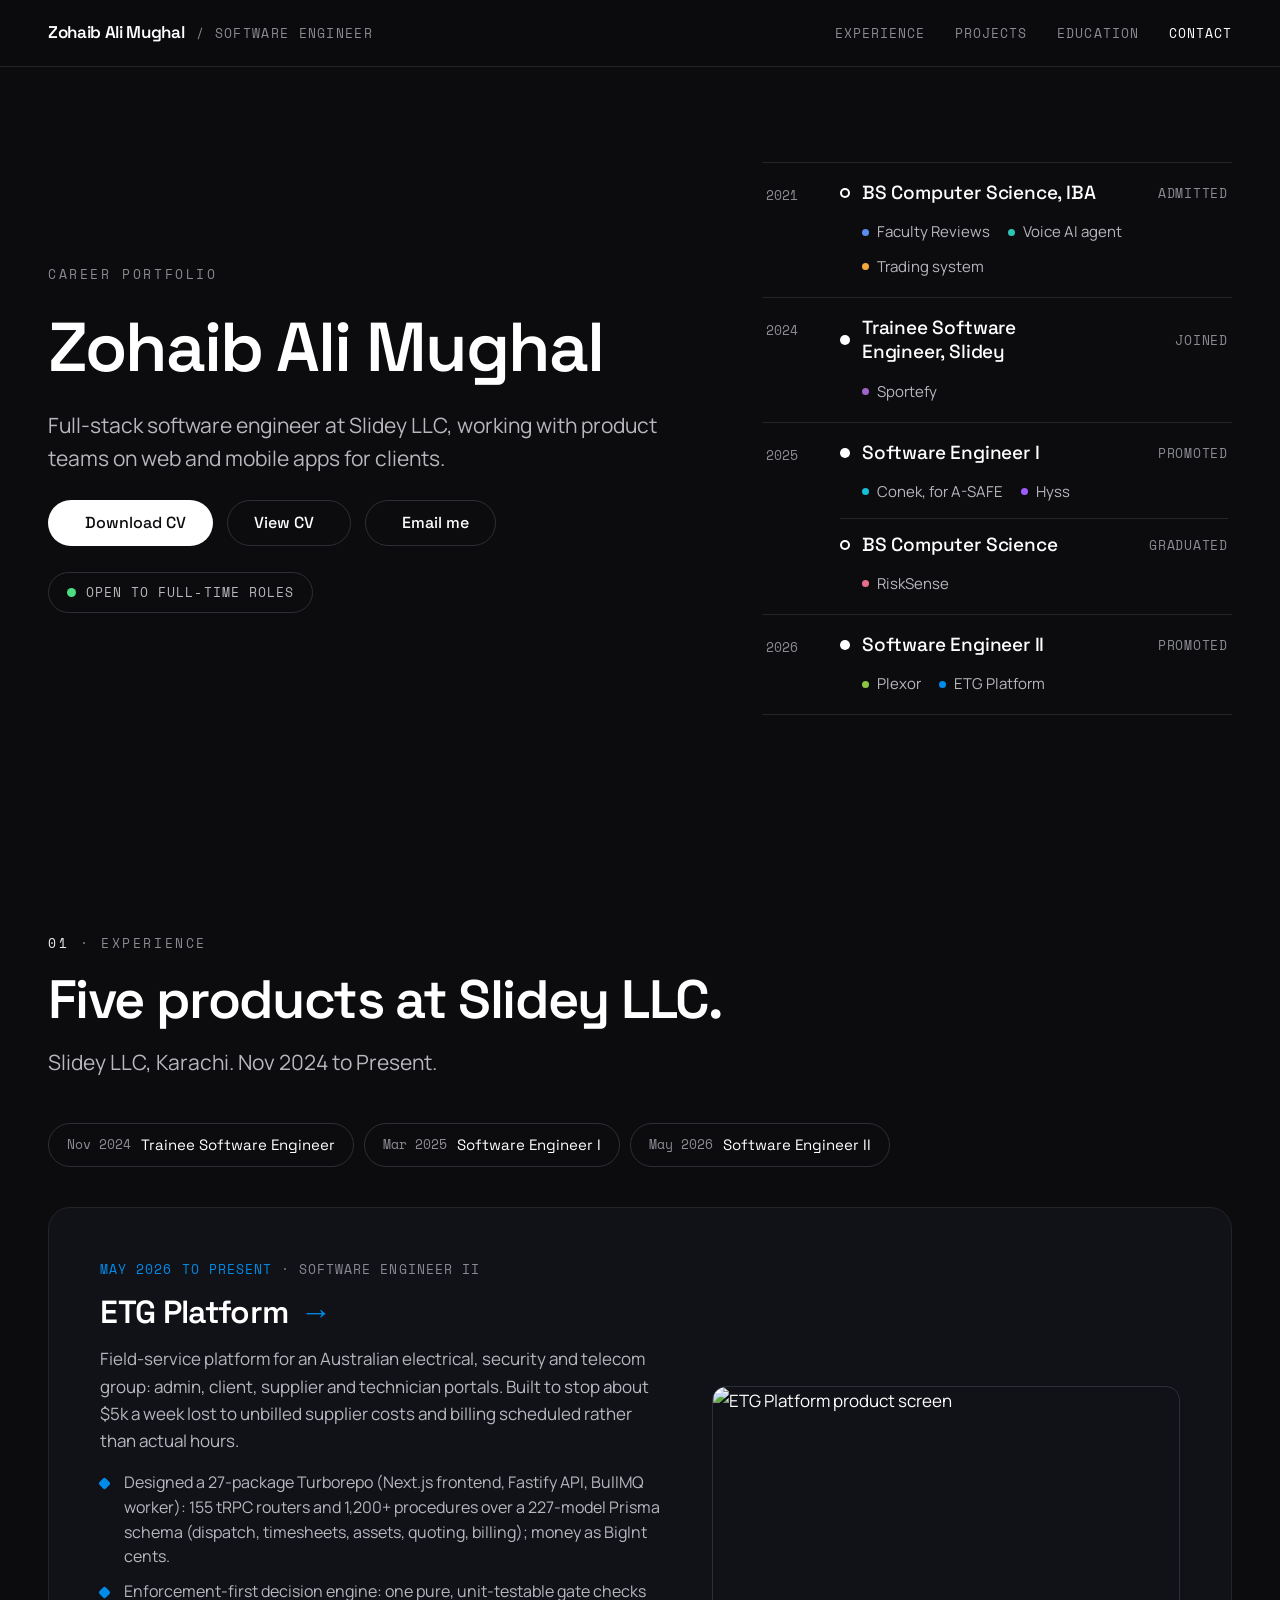
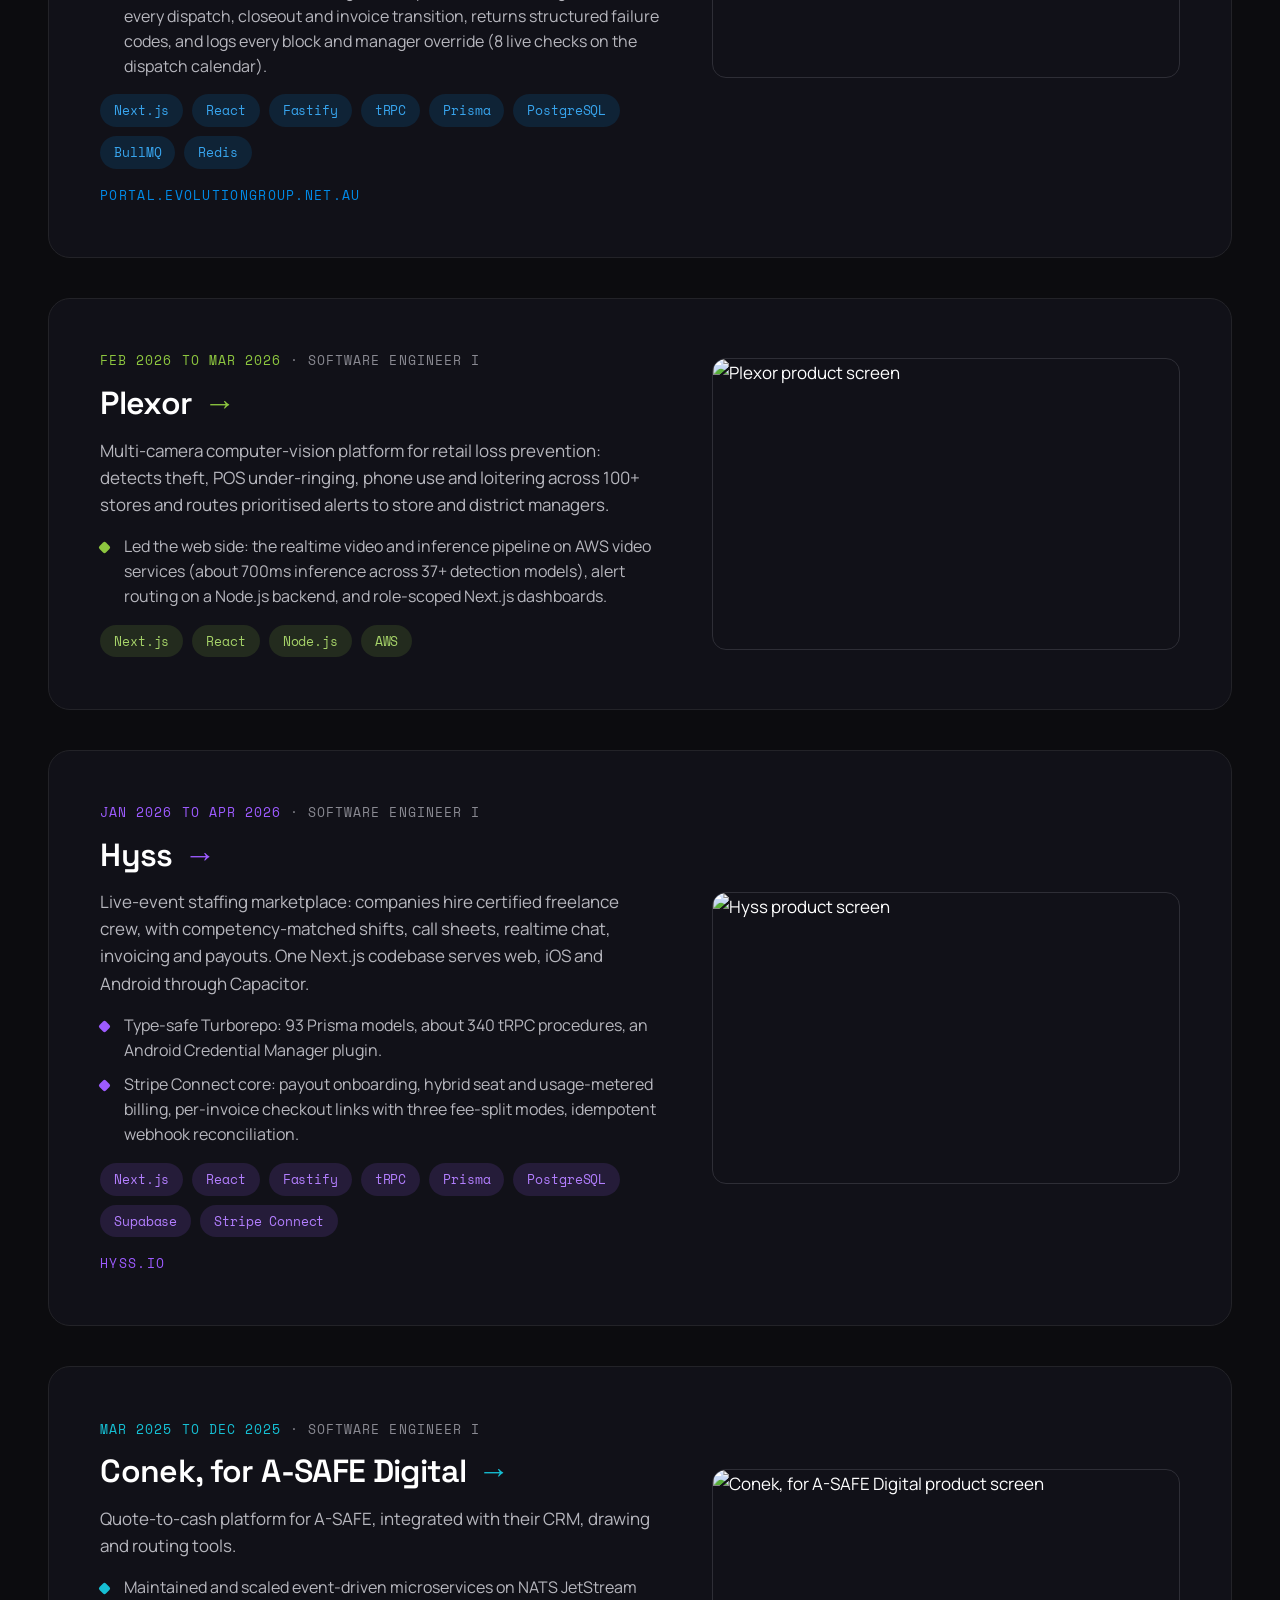
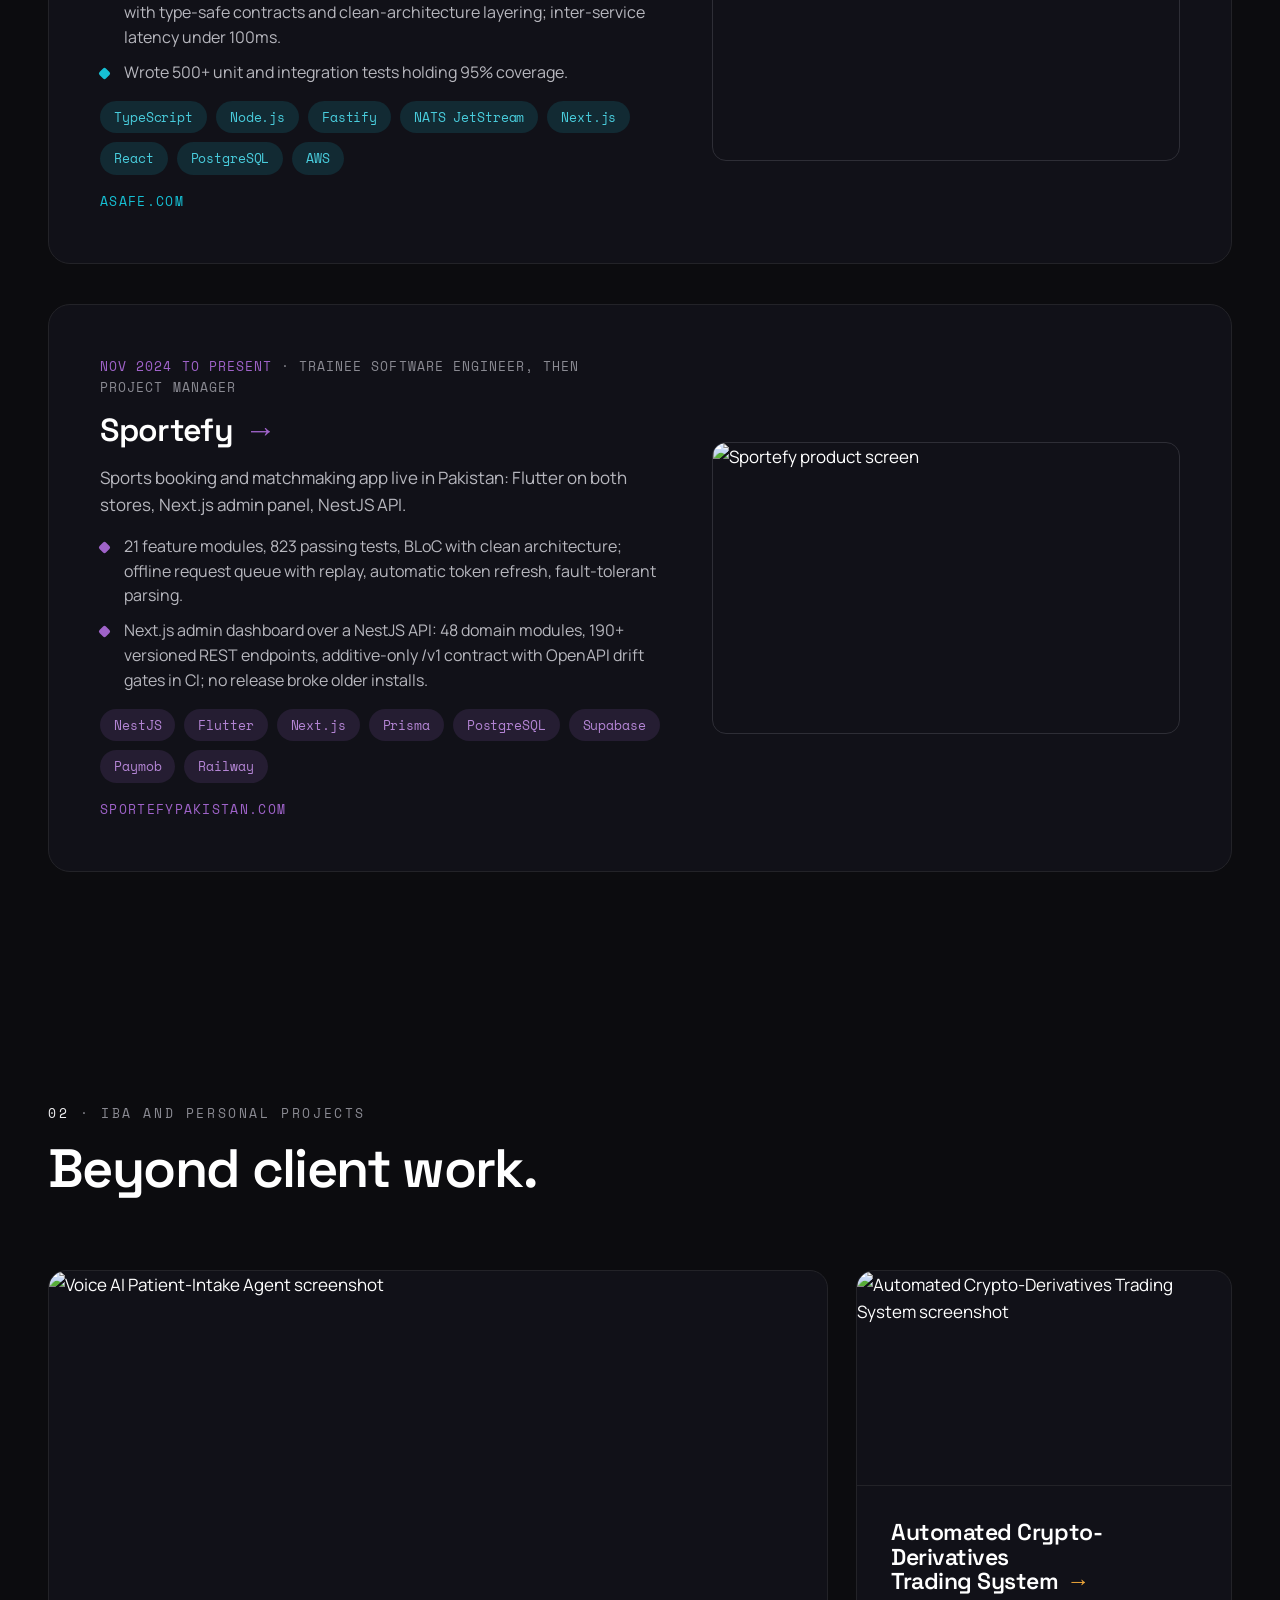
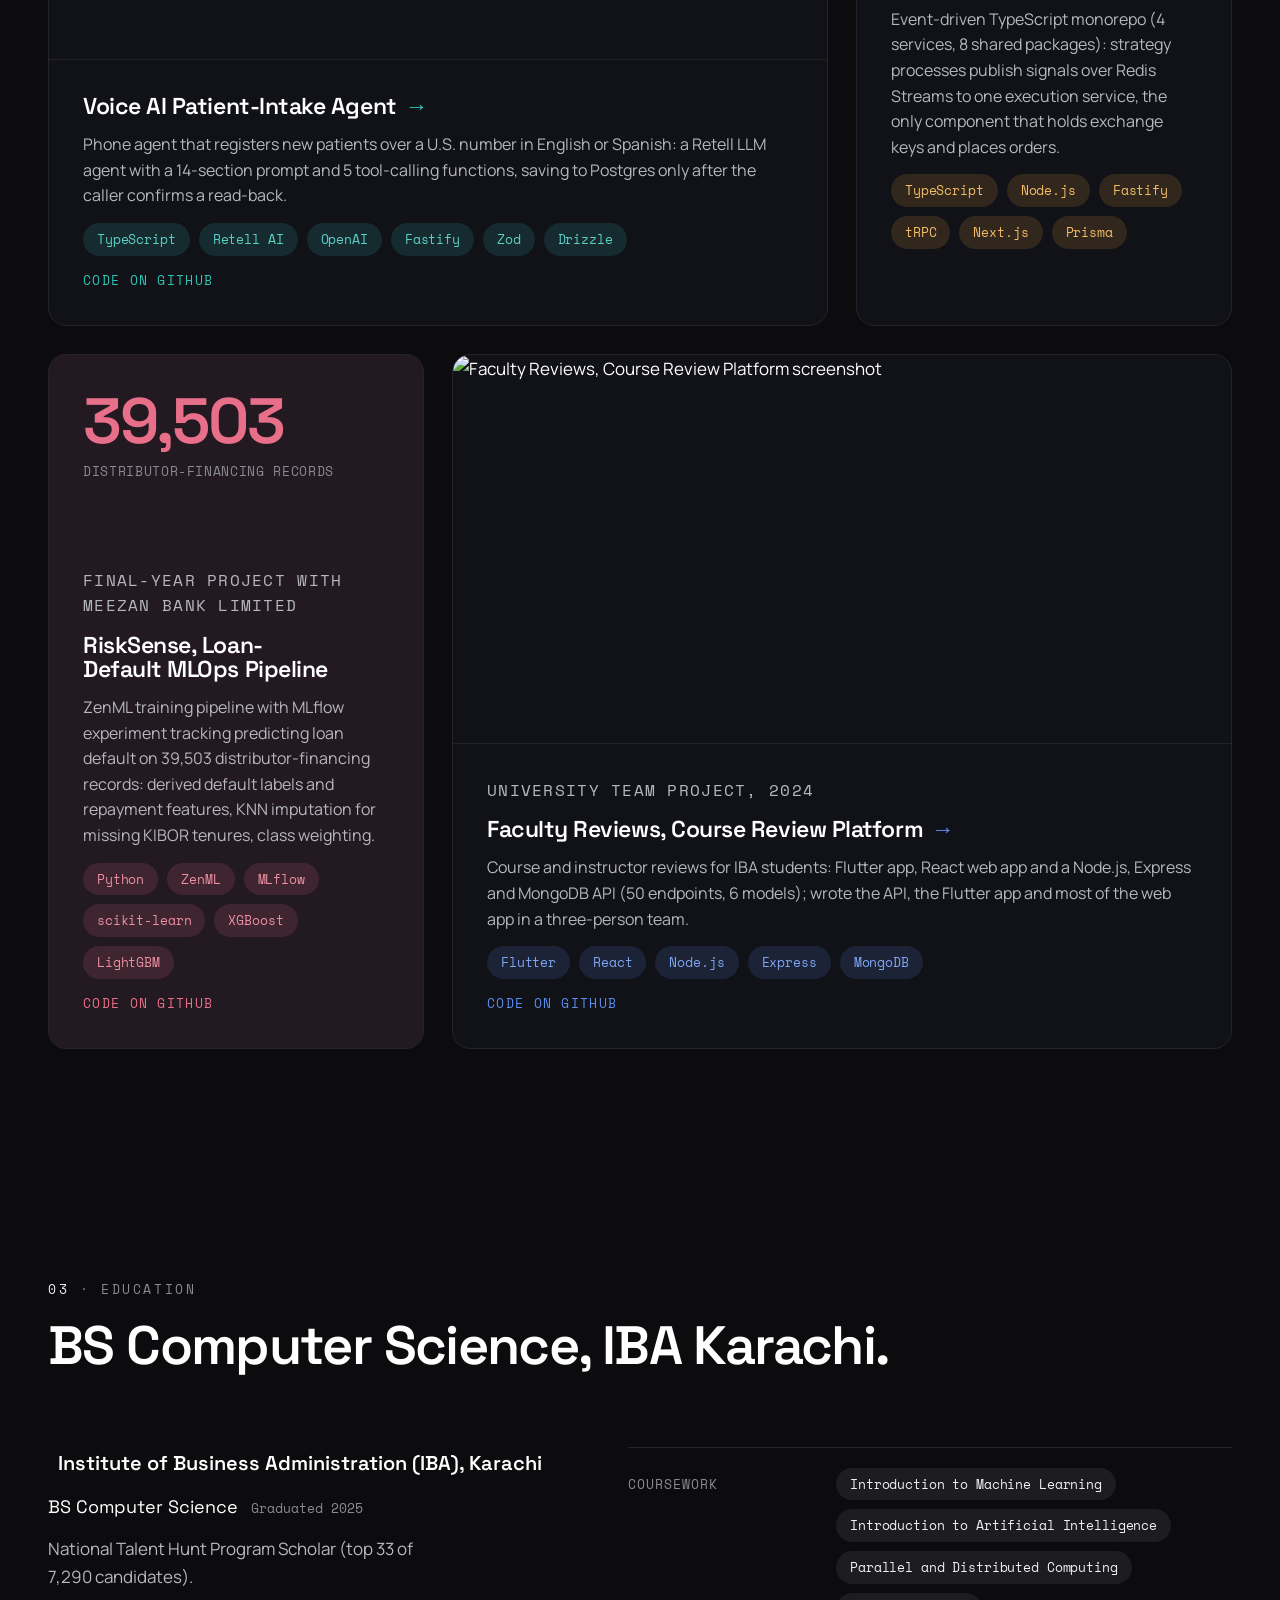
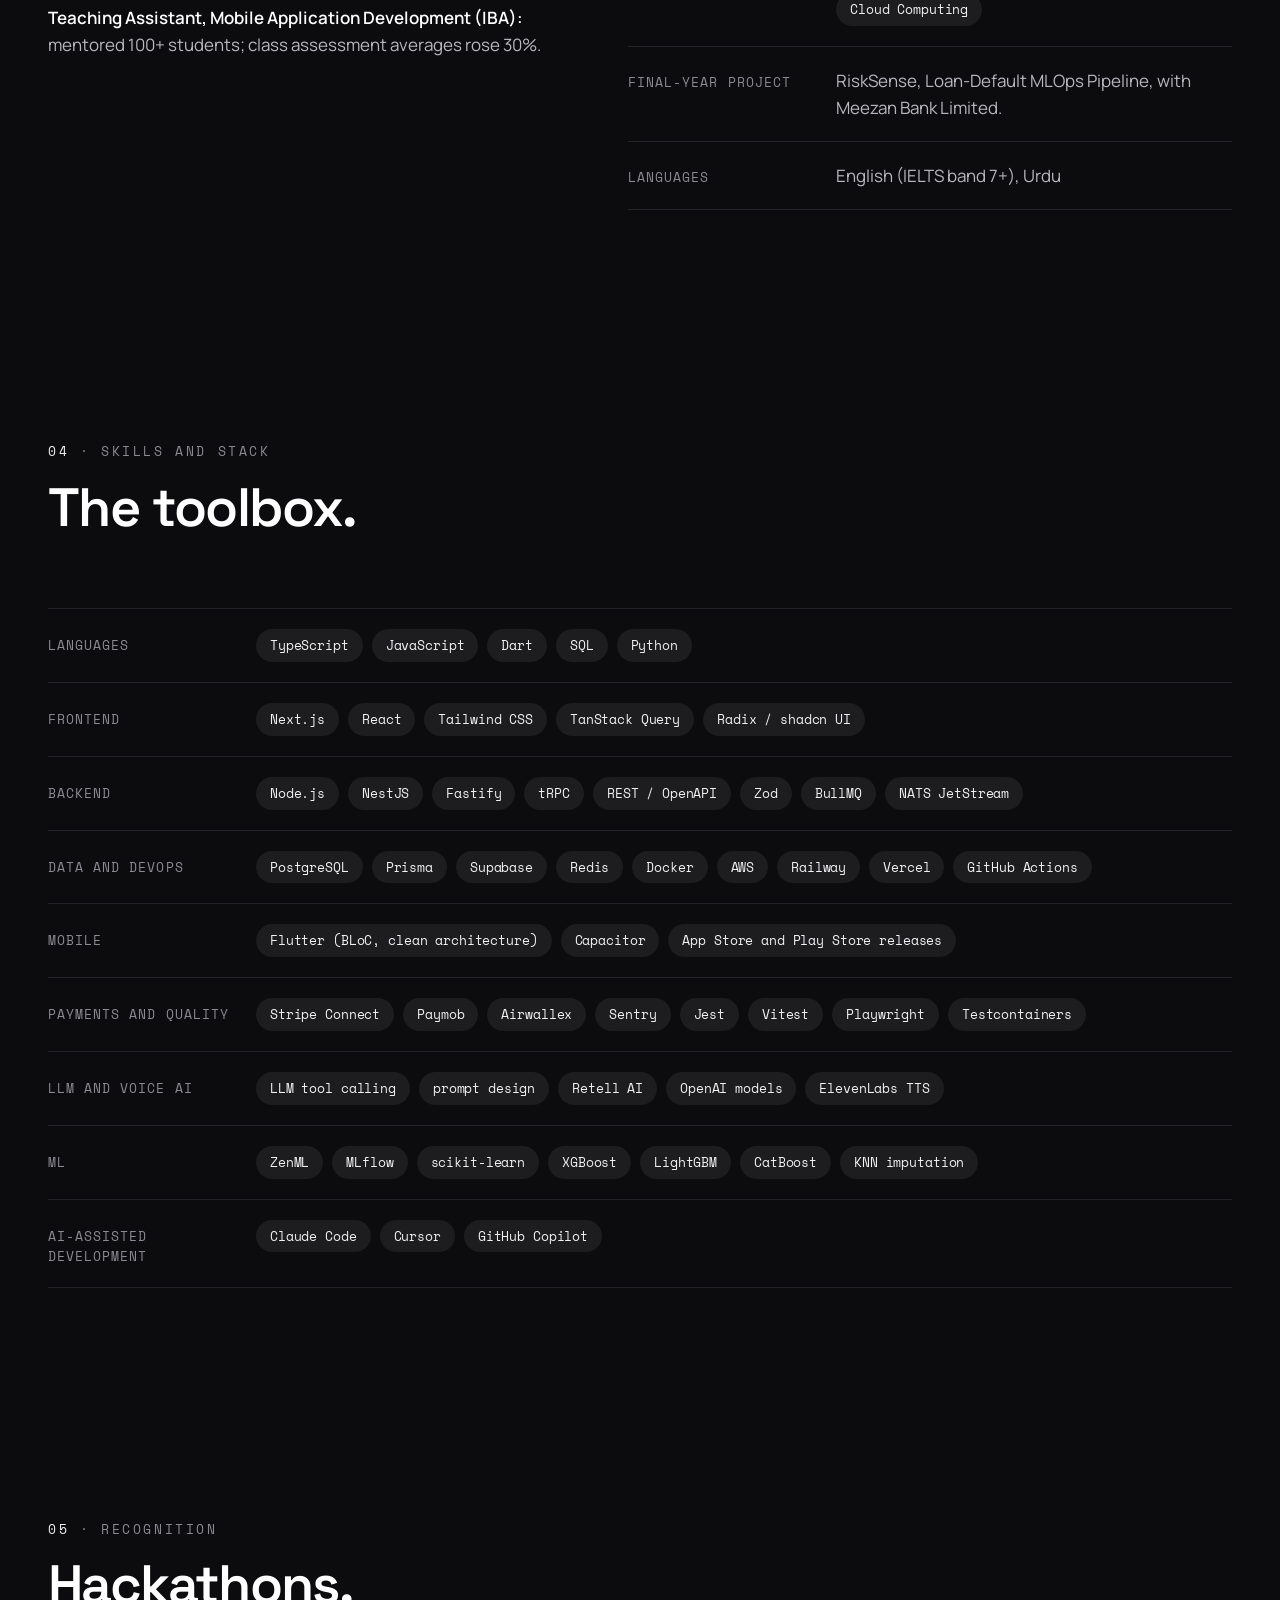
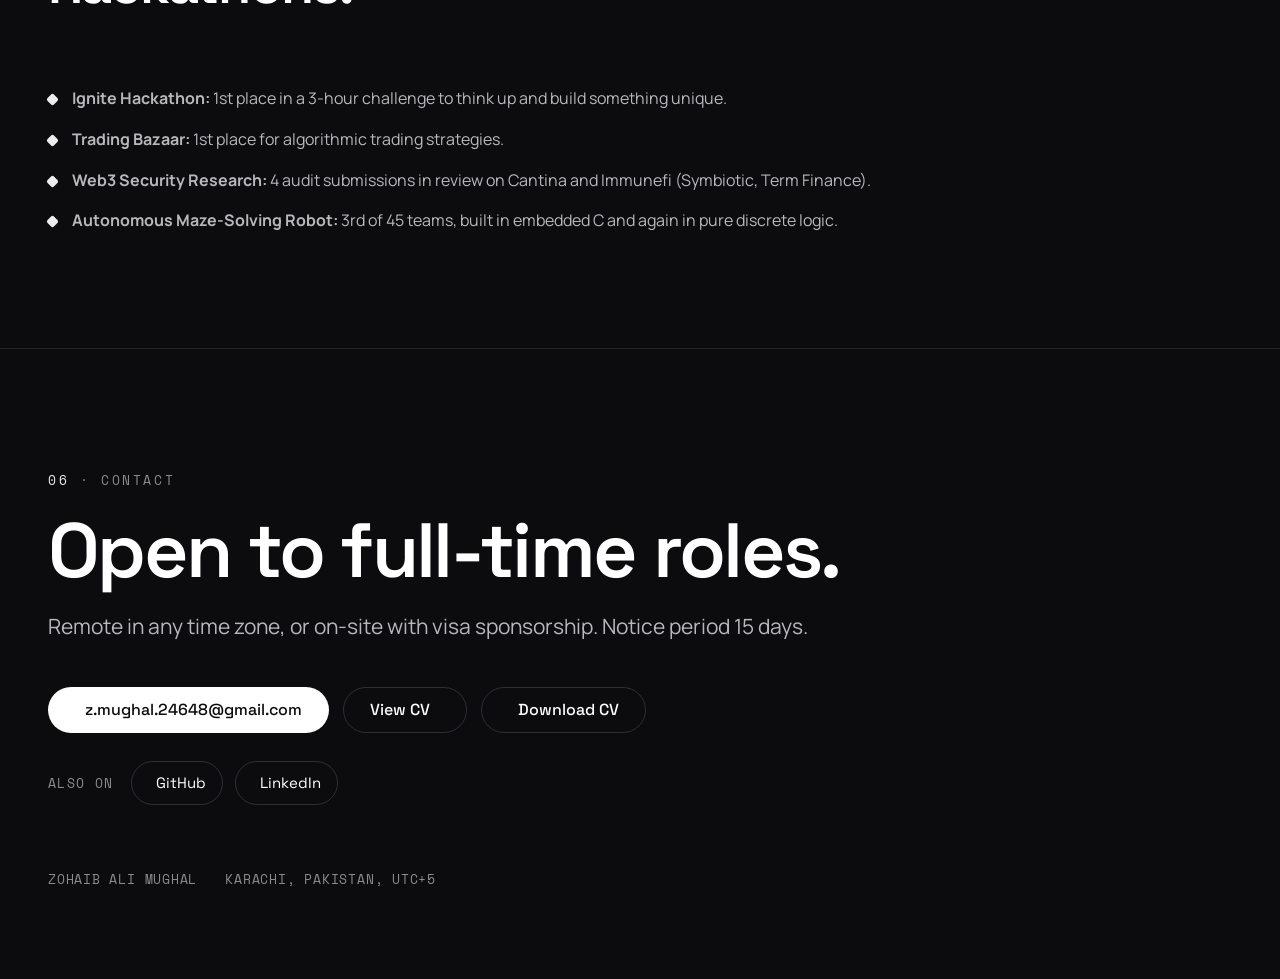
==== commit 2e8062f8: "Rebuild: retired regressions claim removed, CV updated" ====
--- a/index.html
+++ b/index.html
@@ -115,7 +115,7 @@
         <p class="meta"><span class="accent">Mar 2025 to Dec 2025</span> &middot; Software Engineer I</p>
         <h3><a class="card-link" href="work/conek/">Conek, for A-SAFE Digital<span class="card-arrow" aria-hidden="true">&rarr;</span></a></h3>
         <p class="summary">Quote-to-cash platform for A-SAFE, integrated with their CRM, drawing and routing tools.</p>
-        <ul class="bullets"><li><span class="dia" aria-hidden="true"></span><span>Maintained and scaled event-driven microservices on NATS JetStream with type-safe contracts and clean-architecture layering; inter-service latency under 100ms.</span></li><li><span class="dia" aria-hidden="true"></span><span>Wrote 500+ unit and integration tests holding 95% coverage, eliminating production regressions.</span></li></ul>
+        <ul class="bullets"><li><span class="dia" aria-hidden="true"></span><span>Maintained and scaled event-driven microservices on NATS JetStream with type-safe contracts and clean-architecture layering; inter-service latency under 100ms.</span></li><li><span class="dia" aria-hidden="true"></span><span>Wrote 500+ unit and integration tests holding 95% coverage.</span></li></ul>
         <ul class="chips" translate="no"><li class="chip">TypeScript</li><li class="chip">Node.js</li><li class="chip">Fastify</li><li class="chip">NATS JetStream</li><li class="chip">Next.js</li><li class="chip">React</li><li class="chip">PostgreSQL</li><li class="chip">AWS</li></ul>
         <ul class="links"><li><a href="https://www.asafe.com" target="_blank" rel="noopener">asafe.com</a><i class="ph ph-arrow-up-right" aria-hidden="true"></i></li></ul>
       </div>
@@ -123,7 +123,7 @@
     </article>
     <article class="role" id="sportefy" data-accent="sportefy" data-reveal>
       <div class="role-body">
-        <p class="meta"><span class="accent">Nov 2024 to Feb 2025</span> &middot; Trainee Software Engineer</p>
+        <p class="meta"><span class="accent">Nov 2024 to Present</span> &middot; Trainee Software Engineer, then Project Manager</p>
         <h3><a class="card-link" href="work/sportefy/">Sportefy<span class="card-arrow" aria-hidden="true">&rarr;</span></a></h3>
         <p class="summary">Sports booking and matchmaking app live in Pakistan: Flutter on both stores, Next.js admin panel, NestJS API.</p>
         <ul class="bullets"><li><span class="dia" aria-hidden="true"></span><span>21 feature modules, 823 passing tests, BLoC with clean architecture; offline request queue with replay, automatic token refresh, fault-tolerant parsing.</span></li><li><span class="dia" aria-hidden="true"></span><span>Next.js admin dashboard over a NestJS API: 48 domain modules, 190+ versioned REST endpoints, additive-only /v1 contract with OpenAPI drift gates in CI; no release broke older installs.</span></li></ul>
@@ -196,7 +196,7 @@
         <p class="school"><i class="ph ph-graduation-cap" aria-hidden="true"></i>Institute of Business Administration (IBA), Karachi</p>
         <p class="degree">BS Computer Science <span class="accent">Graduated 2025</span></p>
         <p>National Talent Hunt Program Scholar (top 33 of 7,290 candidates).</p>
-        <p><strong>Teaching Assistant, Mobile Application Development (IBA):</strong> mentored 100+ students through hands-on workshops; class assessment averages rose 30%.</p>
+        <p><strong>Teaching Assistant, Mobile Application Development (IBA):</strong> mentored 100+ students; class assessment averages rose 30%.</p>
       </div>
       <div class="edu-side">
         <div class="stackrow"><span class="stacklabel">Coursework</span><ul class="chips"><li class="chip">Introduction to Machine Learning</li><li class="chip">Introduction to Artificial Intelligence</li><li class="chip">Parallel and Distributed Computing</li><li class="chip">Cloud Computing</li></ul></div>
@@ -227,7 +227,7 @@
 <section id="recognition">
   <div class="container">
     <div class="section-head" data-reveal><span class="eyebrow"><span class="accent">05</span> &middot; Recognition</span><h2>Hackathons.</h2></div>
-    <ul class="feats" data-reveal><li class="feat"><span class="dia" aria-hidden="true"></span><span><strong>Ignite Hackathon:</strong> 1st place for an IoT software prototype built and deployed within a 2-hour limit.</span></li><li class="feat"><span class="dia" aria-hidden="true"></span><span><strong>Trading Bazaar:</strong> runner-up for algorithmic trading strategies.</span></li></ul>
+    <ul class="feats" data-reveal><li class="feat"><span class="dia" aria-hidden="true"></span><span><strong>Ignite Hackathon:</strong> 1st place in a 3-hour challenge to think up and build something unique.</span></li><li class="feat"><span class="dia" aria-hidden="true"></span><span><strong>Trading Bazaar:</strong> 1st place for algorithmic trading strategies.</span></li><li class="feat"><span class="dia" aria-hidden="true"></span><span><strong>Web3 Security Research:</strong> 4 audit submissions in review on Cantina and Immunefi (Symbiotic, Term Finance).</span></li><li class="feat"><span class="dia" aria-hidden="true"></span><span><strong>Autonomous Maze-Solving Robot:</strong> 3rd of 45 teams, built in embedded C and again in pure discrete logic.</span></li></ul>
   </div>
 </section>
 </main>
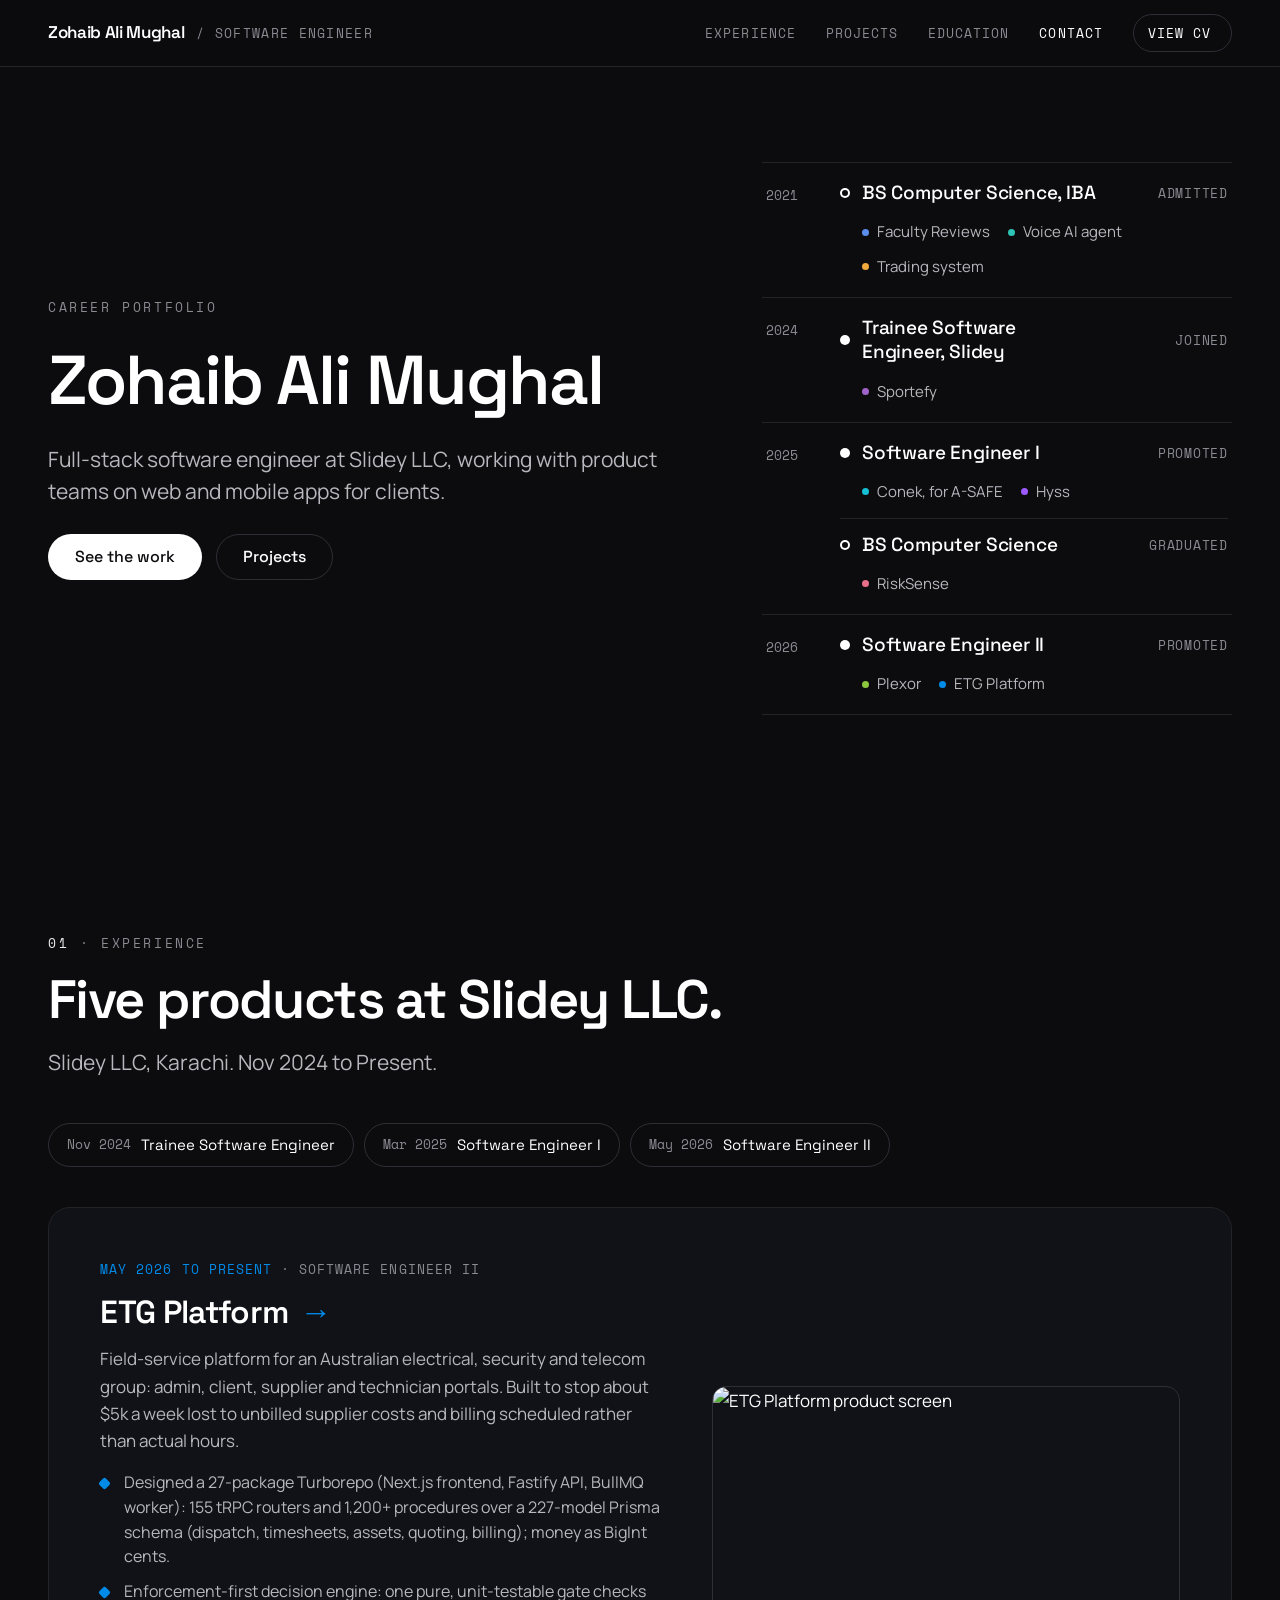
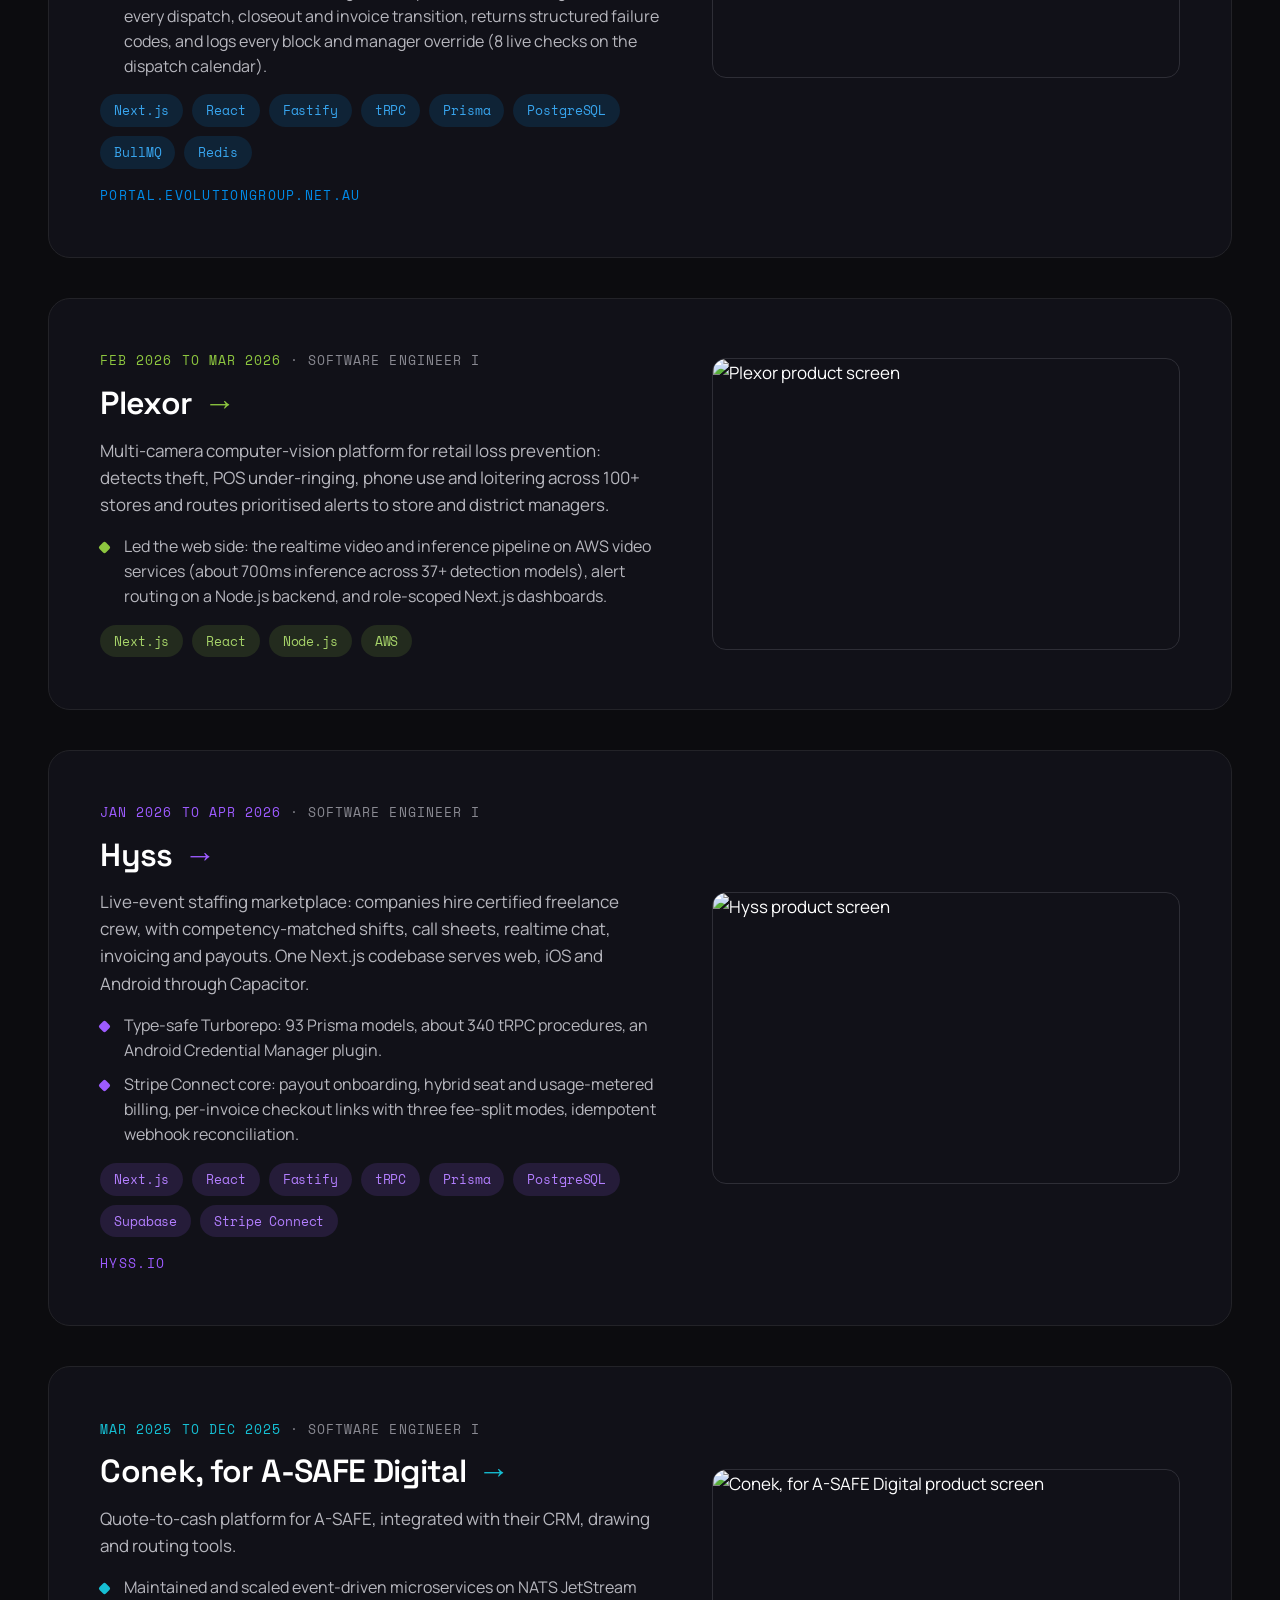
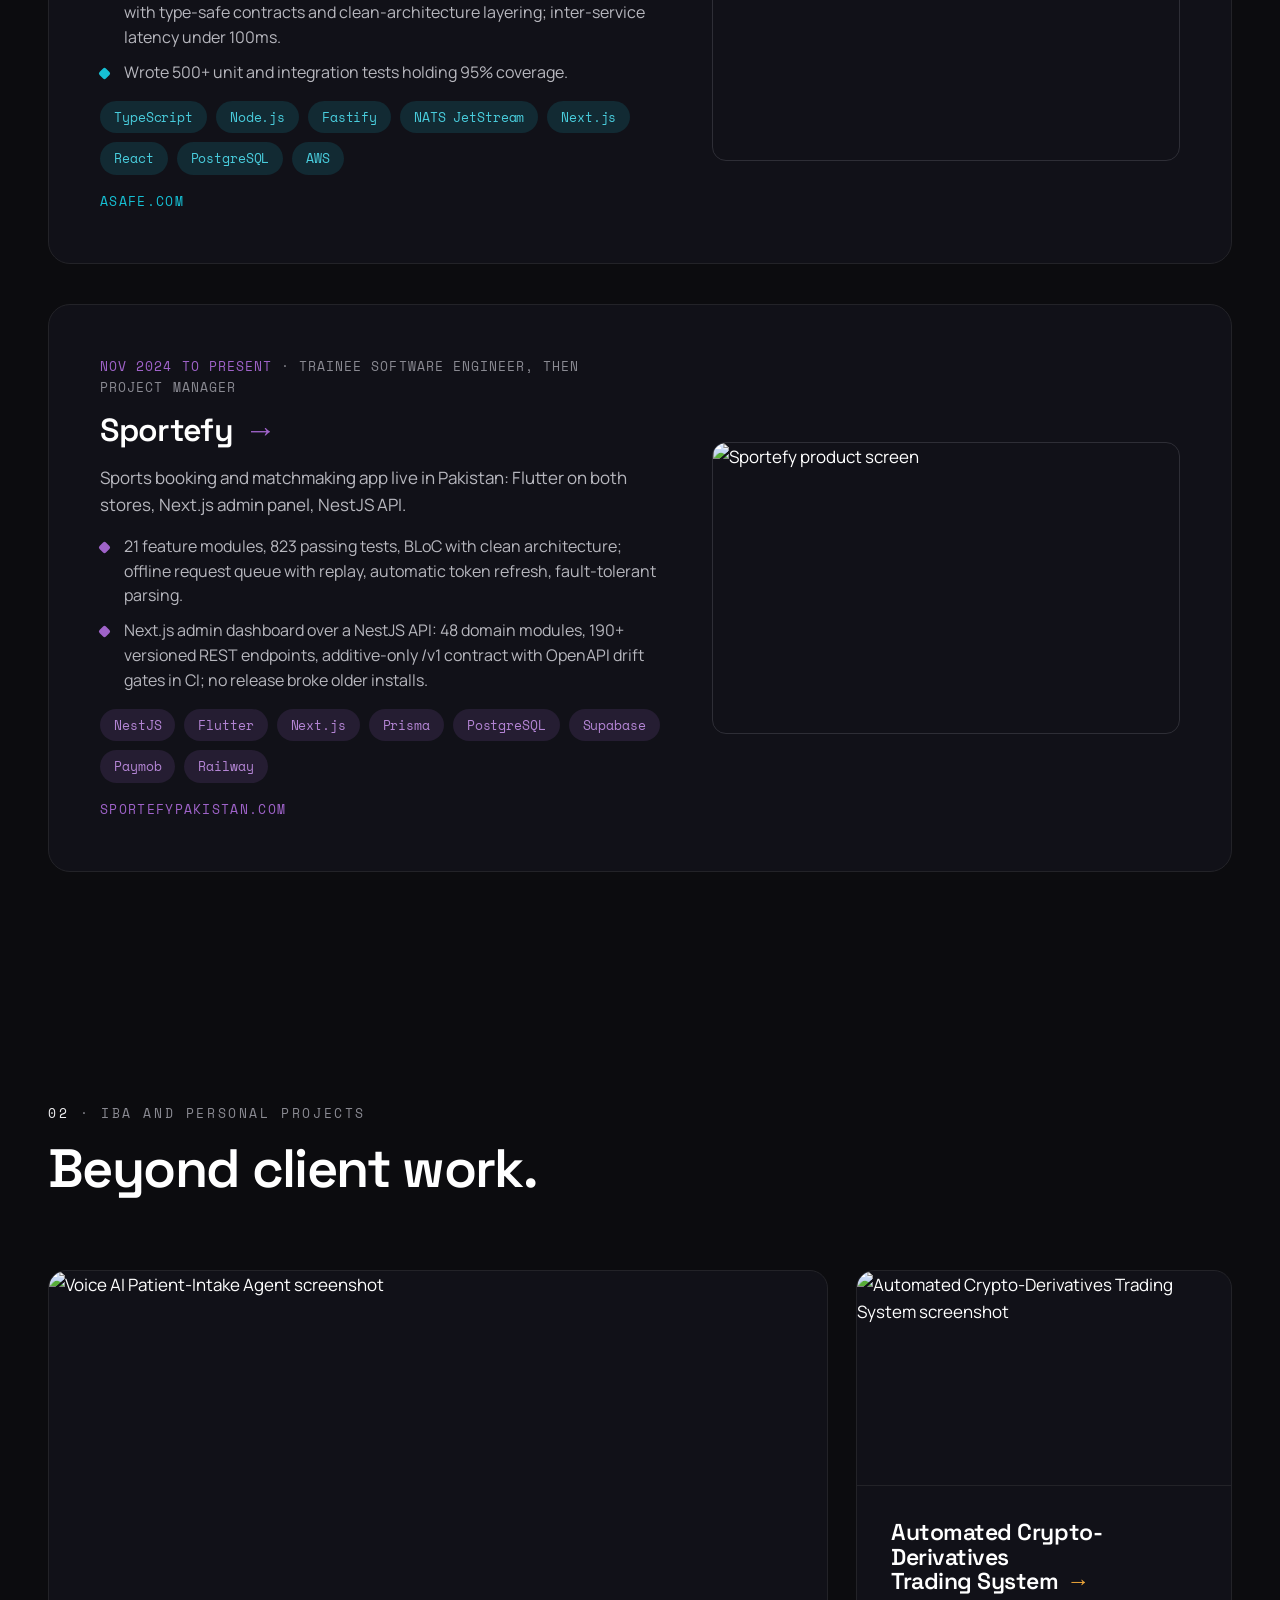
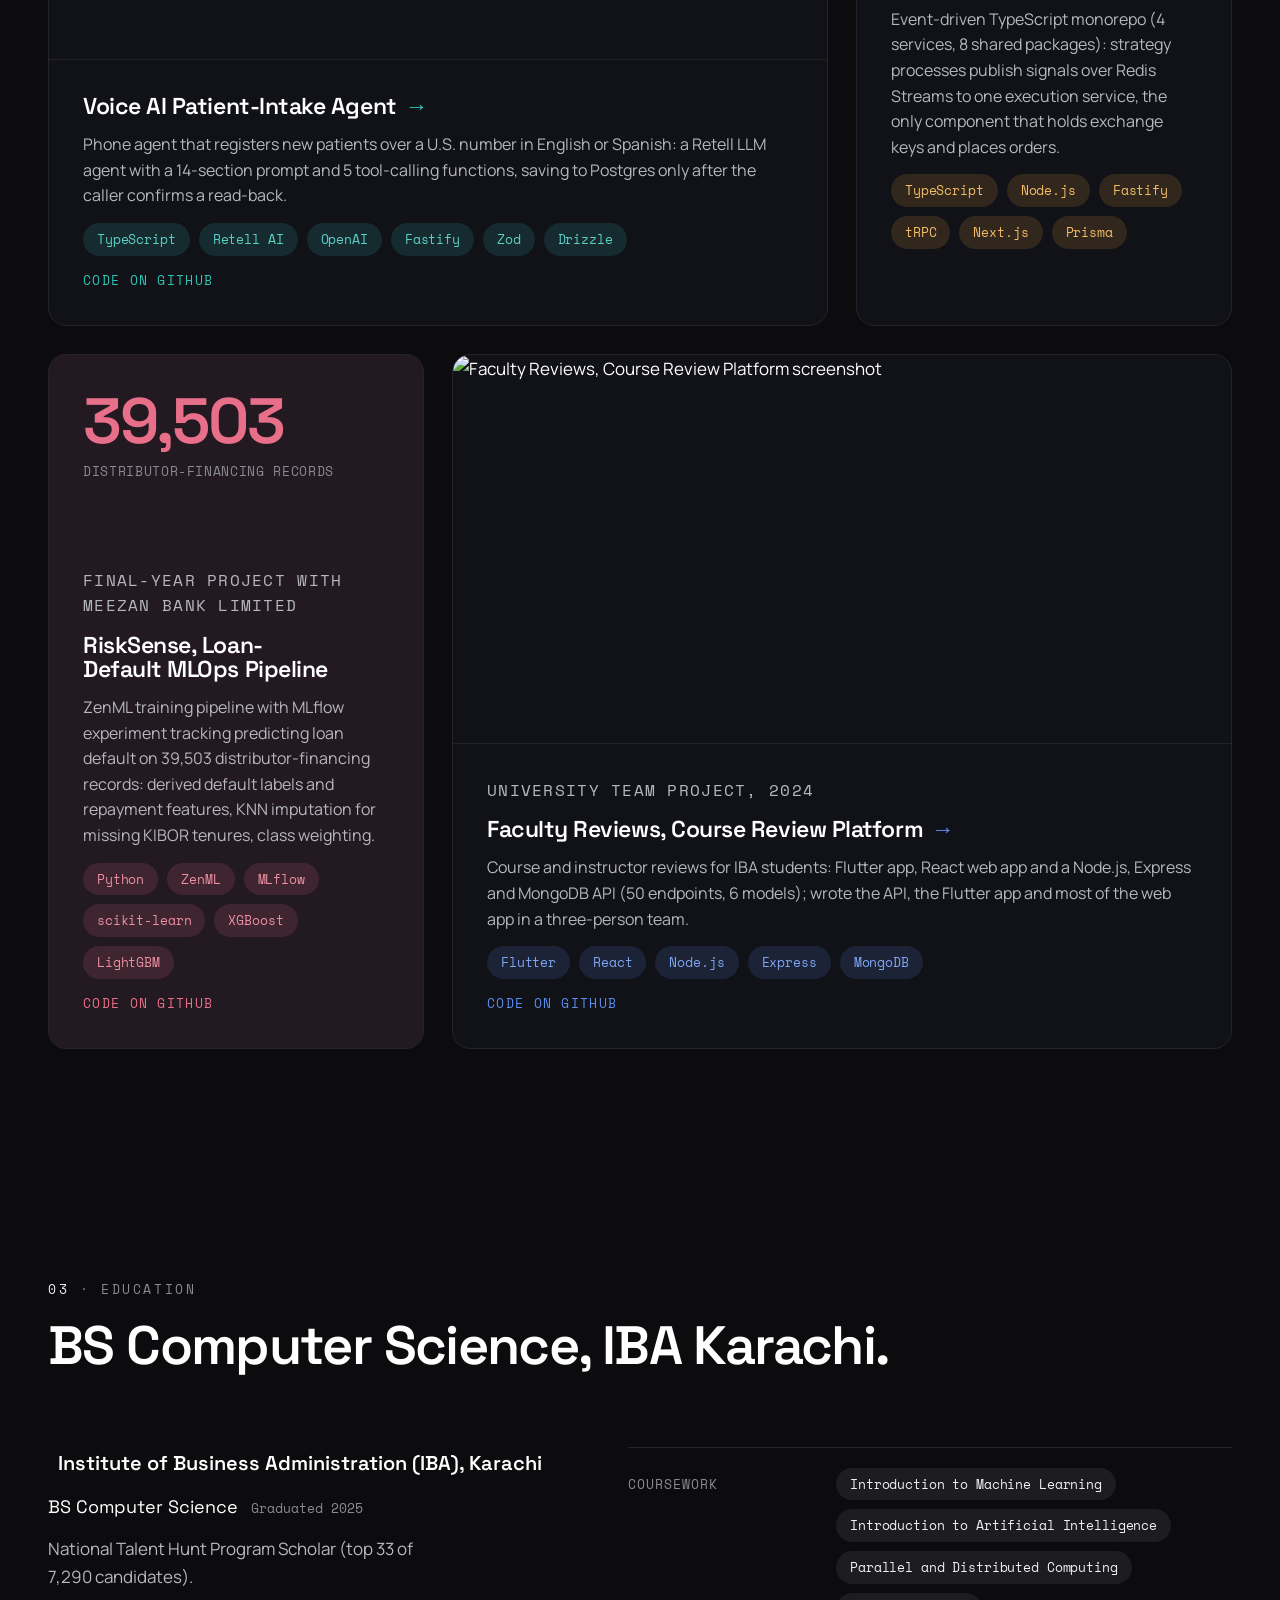
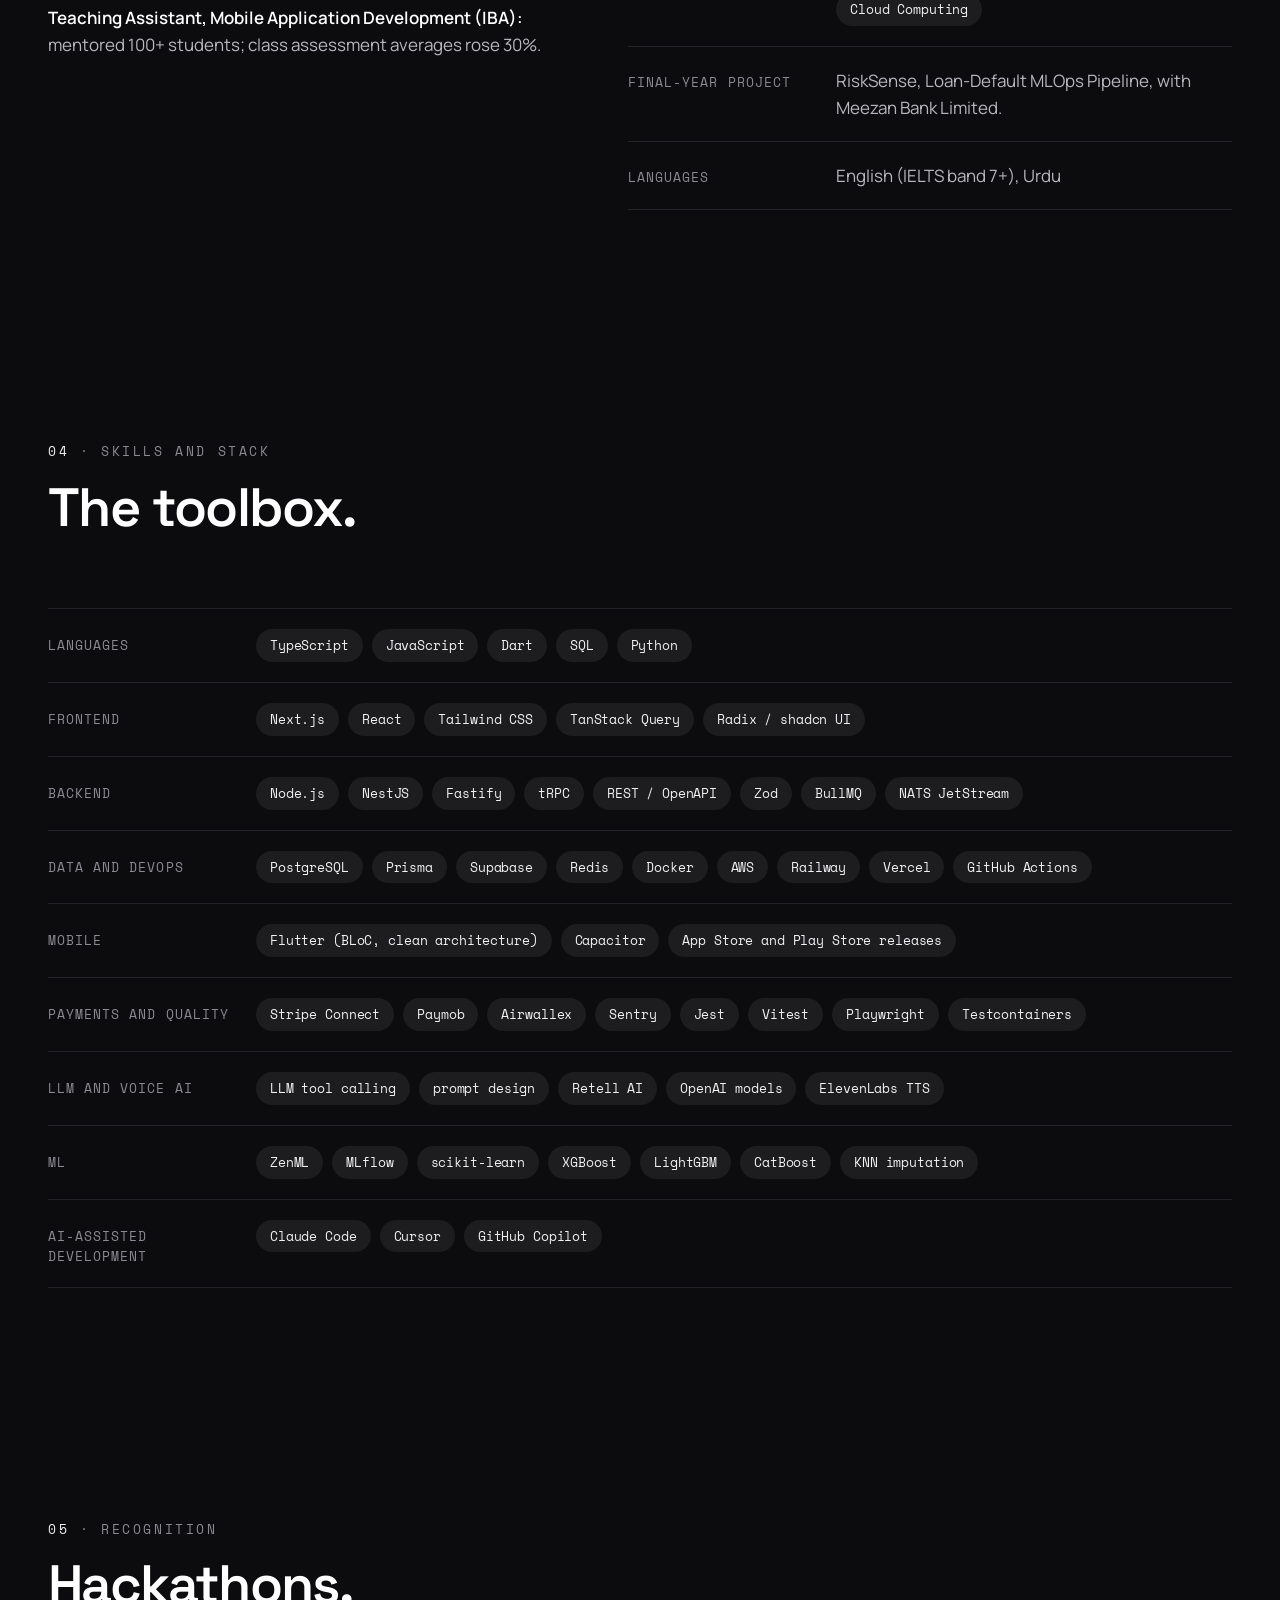
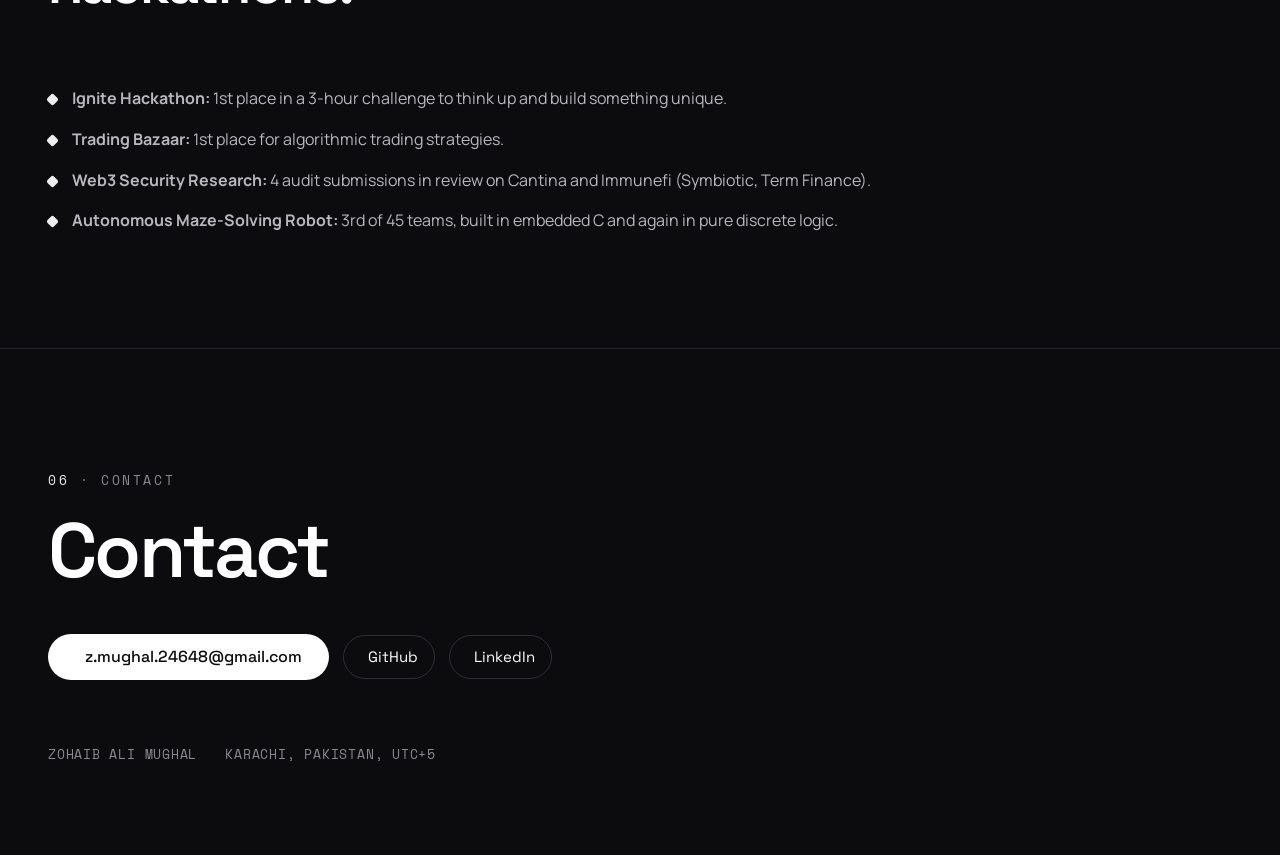
==== commit 4460fa82: "Rebuild: portfolio framing, no availability copy, contact details only, View CV in the header" ====
--- a/index.html
+++ b/index.html
@@ -31,6 +31,7 @@
       <a href="#projects">Projects</a>
       <a href="#education">Education</a>
       <a class="nav-cta" href="#contact">Contact</a>
+      <a class="nav-cv" href="cv/Zohaib-Ali-Mughal-CV.pdf" target="_blank" rel="noopener">View CV<i class="ph ph-arrow-up-right" aria-hidden="true"></i></a>
     </div>
   </div>
 </nav>
@@ -43,11 +44,9 @@
       <h1>Zohaib Ali Mughal</h1>
       <p class="lede">Full-stack software engineer at Slidey LLC, working with product teams on web and mobile apps for clients.</p>
       <div class="hero-ctas">
-        <a class="btn btn-primary" href="cv/Zohaib-Ali-Mughal-CV.pdf" download><i class="ph ph-download-simple" aria-hidden="true"></i>Download CV</a>
-        <a class="btn btn-ghost" href="cv/Zohaib-Ali-Mughal-CV.pdf" target="_blank" rel="noopener">View CV<i class="ph ph-arrow-up-right" aria-hidden="true"></i></a>
-        <a class="btn btn-ghost" href="mailto:z.mughal.24648@gmail.com"><i class="ph ph-envelope-simple" aria-hidden="true"></i>Email me</a>
-      </div>
-      <span class="dot-badge">Open to full-time roles</span>
+        <a class="btn btn-primary" href="#experience">See the work</a>
+        <a class="btn btn-ghost" href="#projects">Projects</a>
+      </div>
     </div>
     <nav class="hero-timeline" aria-label="Timeline">
       <ol class="tl">
@@ -235,15 +234,9 @@
 <footer class="contact" id="contact">
   <div class="container" data-reveal>
     <span class="eyebrow"><span class="accent">06</span> &middot; Contact</span>
-    <h2>Open to full-time roles.</h2>
-    <p class="lede">Remote in any time zone, or on-site with visa sponsorship. Notice period 15 days.</p>
+    <h2>Contact</h2>
     <div class="contact-row">
       <a class="btn btn-primary" href="mailto:z.mughal.24648@gmail.com"><i class="ph ph-envelope-simple" aria-hidden="true"></i>z.mughal.24648@gmail.com</a>
-      <a class="btn btn-ghost" href="cv/Zohaib-Ali-Mughal-CV.pdf" target="_blank" rel="noopener">View CV<i class="ph ph-arrow-up-right" aria-hidden="true"></i></a>
-      <a class="btn btn-ghost" href="cv/Zohaib-Ali-Mughal-CV.pdf" download><i class="ph ph-download-simple" aria-hidden="true"></i>Download CV</a>
-    </div>
-    <div class="profile-links">
-      <span class="profile-label">Also on</span>
       <a class="plink" href="https://github.com/Zohaib24648" target="_blank" rel="noopener"><i class="ph ph-github-logo" aria-hidden="true"></i><span>GitHub</span></a>
       <a class="plink" href="https://linkedin.com/in/zohaibmughal24648" target="_blank" rel="noopener"><i class="ph ph-linkedin-logo" aria-hidden="true"></i><span>LinkedIn</span></a>
     </div>
--- a/style.css
+++ b/style.css
@@ -59,9 +59,6 @@
 .chips { display: flex; flex-wrap: wrap; gap: 9px; }
 .chip { display: inline-flex; align-items: center; padding: 6px 14px; border-radius: 999px; font-family: var(--font-mono); font-size: 13px; letter-spacing: -0.01em;
   background: var(--accent-soft); color: color-mix(in srgb, var(--accent) 78%, #ffffff); max-width: 100%; }
-.dot-badge { display: inline-flex; align-items: center; gap: 10px; width: fit-content; font-family: var(--font-mono); font-size: 13px; letter-spacing: .08em; text-transform: uppercase;
-  color: var(--text-2); border: 1px solid var(--line-2); border-radius: 999px; padding: 9px 18px; }
-.dot-badge::before { content: ""; width: 9px; height: 9px; border-radius: 50%; background: #4ADE80; }
 .dia { flex: none; width: 9px; height: 9px; margin-top: 9px; background: var(--accent); transform: rotate(45deg); border-radius: 2px; }
 .meta { font-family: var(--font-mono); font-size: 13px; letter-spacing: .08em; text-transform: uppercase; color: var(--text-3); }
 .links { display: flex; flex-wrap: wrap; gap: 10px 22px; }
@@ -78,6 +75,8 @@
 .nav-links { display: flex; align-items: center; gap: 30px; }
 .nav-links a { font-family: var(--font-mono); font-size: 13px; letter-spacing: .08em; text-transform: uppercase; color: var(--text-3); transition: color .15s ease; }
 .nav-links a:hover, .nav-links a.nav-cta { color: var(--text); }
+.nav-links a.nav-cv { display: inline-flex; align-items: center; gap: 6px; color: var(--text); border: 1px solid var(--line-2); border-radius: 999px; padding: 8px 14px; white-space: nowrap; }
+.nav-links a.nav-cv:hover { border-color: var(--text-3); }
 
 /* ---------- Hero: intro left, the whole timeline right ---------- */
 .hero { padding-top: clamp(130px, 18vh, 190px); padding-bottom: clamp(64px, 8vw, 110px); }
@@ -166,8 +165,6 @@
 .contact { border-top: 1px solid var(--line); padding-block: clamp(72px, 9vw, 130px) clamp(56px, 7vw, 90px); }
 .contact h2 { font-size: clamp(40px, 6vw, 84px); letter-spacing: -0.035em; margin: 18px 0 20px; }
 .contact-row { margin-top: clamp(28px, 4vw, 44px); display: flex; gap: 14px; flex-wrap: wrap; align-items: center; }
-.profile-links { display: flex; flex-wrap: wrap; align-items: center; gap: 12px; margin-top: 28px; }
-.profile-label { font-family: var(--font-mono); font-size: 13px; letter-spacing: .1em; text-transform: uppercase; color: var(--text-3); margin-right: 6px; }
 .plink { display: inline-flex; align-items: center; gap: 8px; padding: 9px 16px; border: 1px solid var(--line-2); border-radius: 999px; font-family: var(--font-head); font-size: 15px; transition: border-color .15s ease; }
 .plink:hover { border-color: var(--text-3); }
 .contact-meta { display: flex; flex-wrap: wrap; gap: 8px 28px; margin-top: clamp(40px, 6vw, 64px); font-family: var(--font-mono); font-size: 13px; letter-spacing: .06em; text-transform: uppercase; color: var(--text-3); }
@@ -285,11 +282,15 @@
   .edu { grid-template-columns: minmax(0, 1fr); }
 }
 @media (max-width: 760px) {
-  .nav-links { gap: 16px; }
-  .nav-links a:not(.nav-cta) { display: none; }
+  .nav-links { gap: 14px; }
+  .nav-links a { white-space: nowrap; }
+  .nav-brand { white-space: nowrap; font-size: 16px; }
+  .nav-links a.nav-cv { padding: 7px 12px; }
+  .nav-links a:not(.nav-cta):not(.nav-cv) { display: none; }
   .nav-brand .mono { display: none; }
   .stackrow { grid-template-columns: 1fr; gap: 10px; }
   .tl-row { grid-template-columns: 46px minmax(0, 1fr); gap: 12px; }
   .tl-change { grid-template-columns: 10px minmax(0, 1fr); }
   .tl-tag { grid-column: 2; margin-top: -8px; }
 }
+@media (max-width: 379px) { .nav-links a.nav-cta { display: none; } }
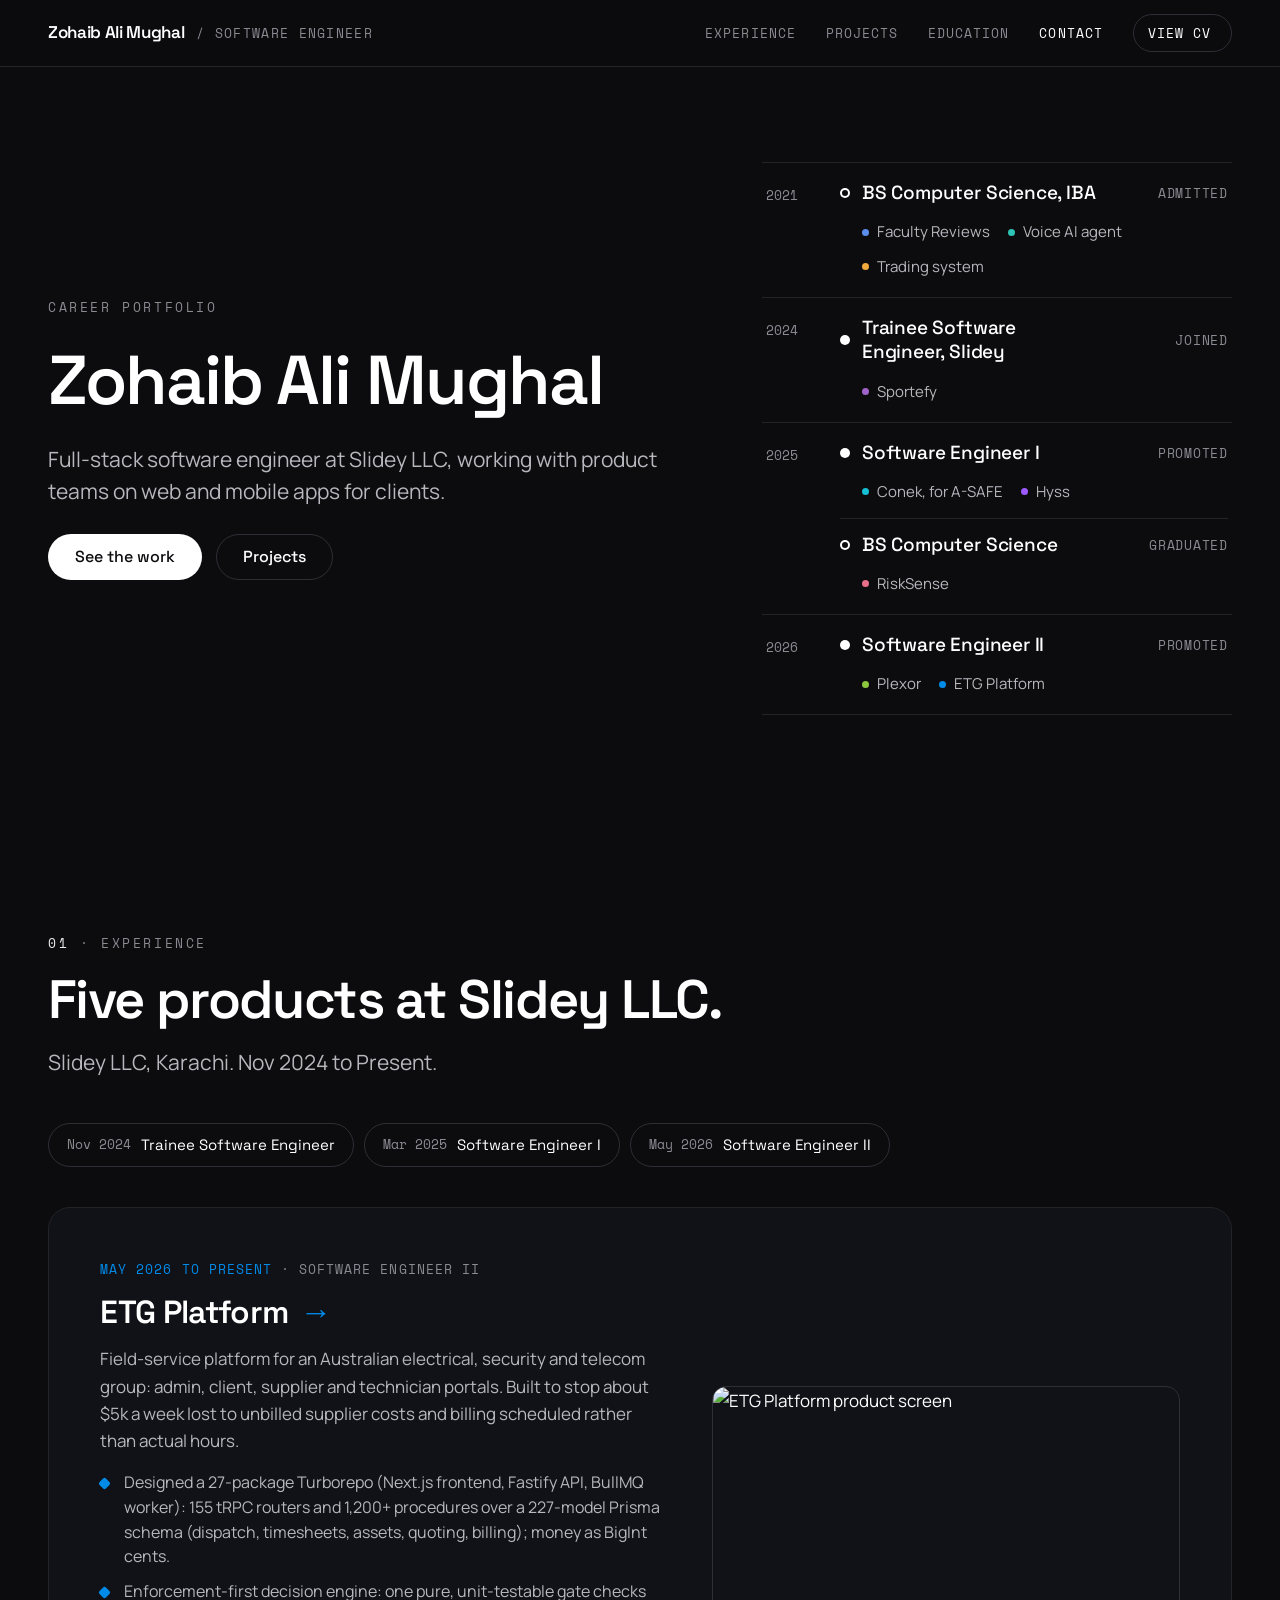
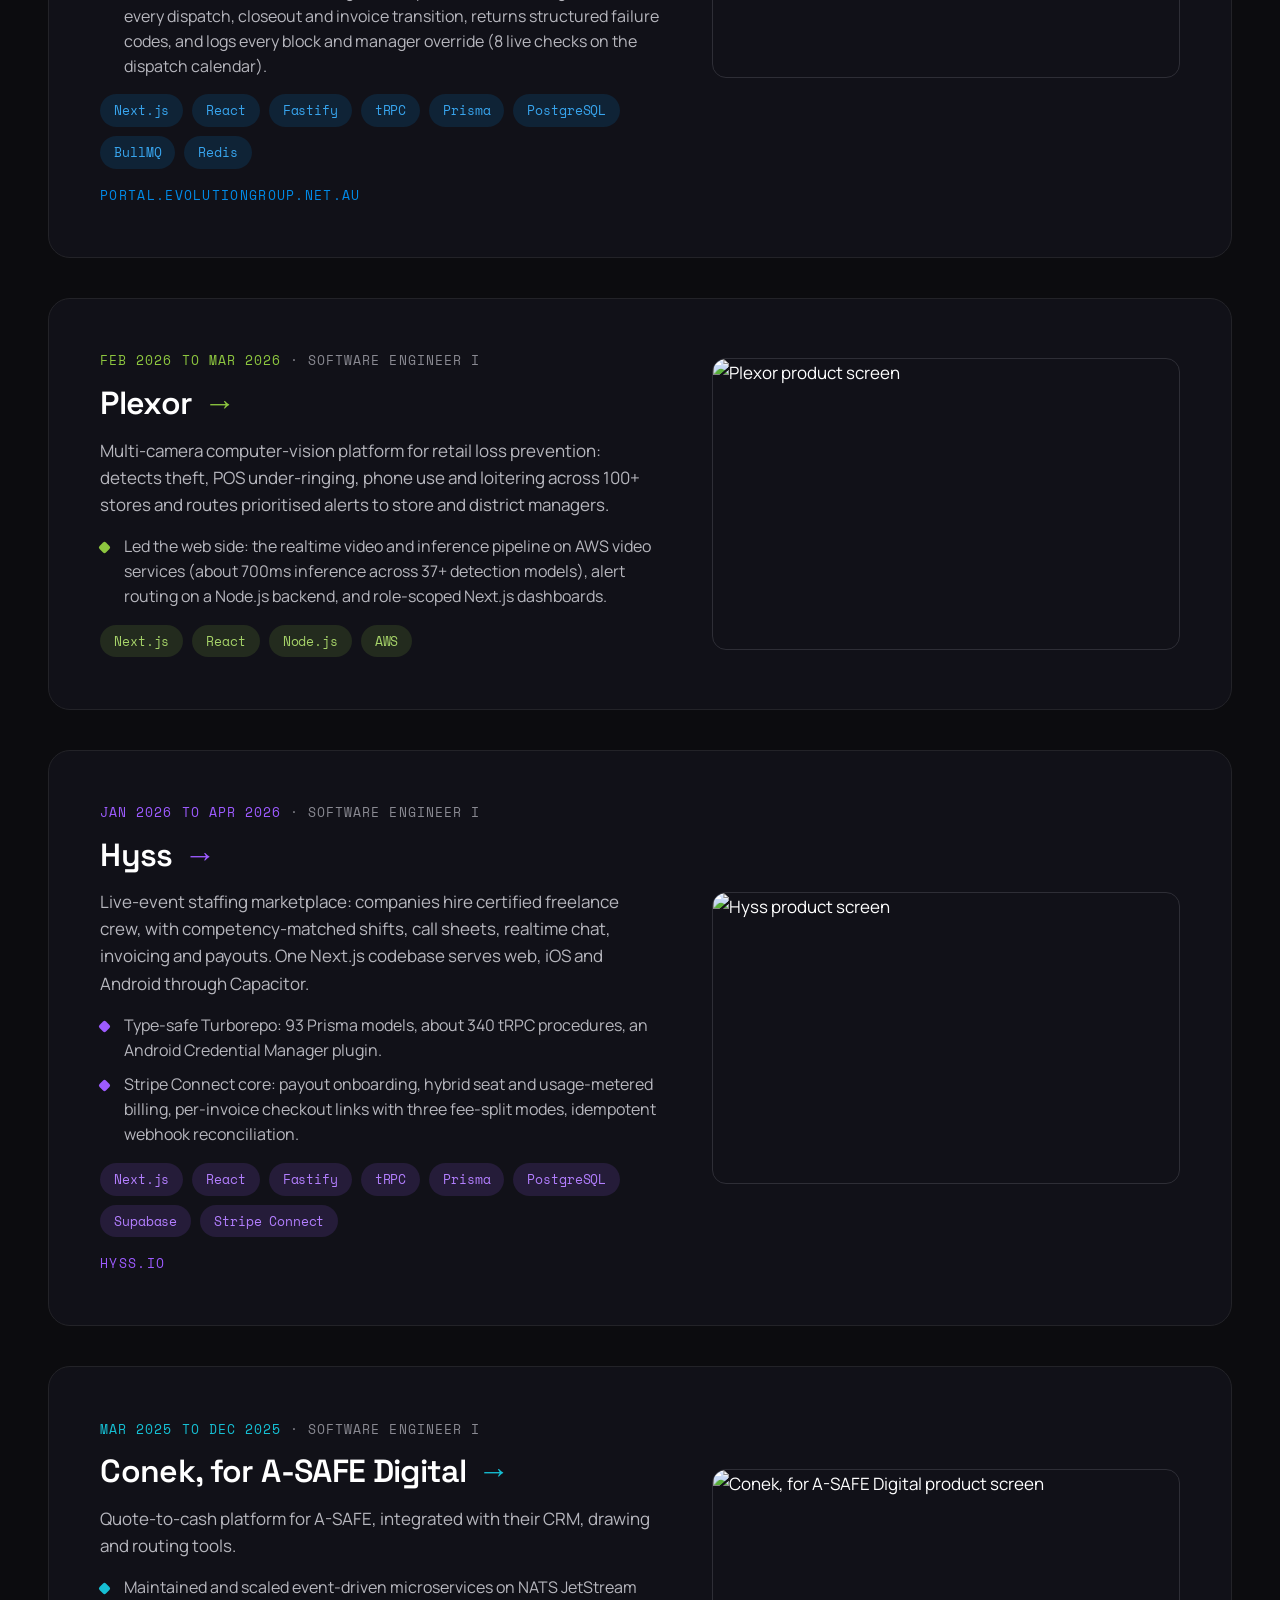
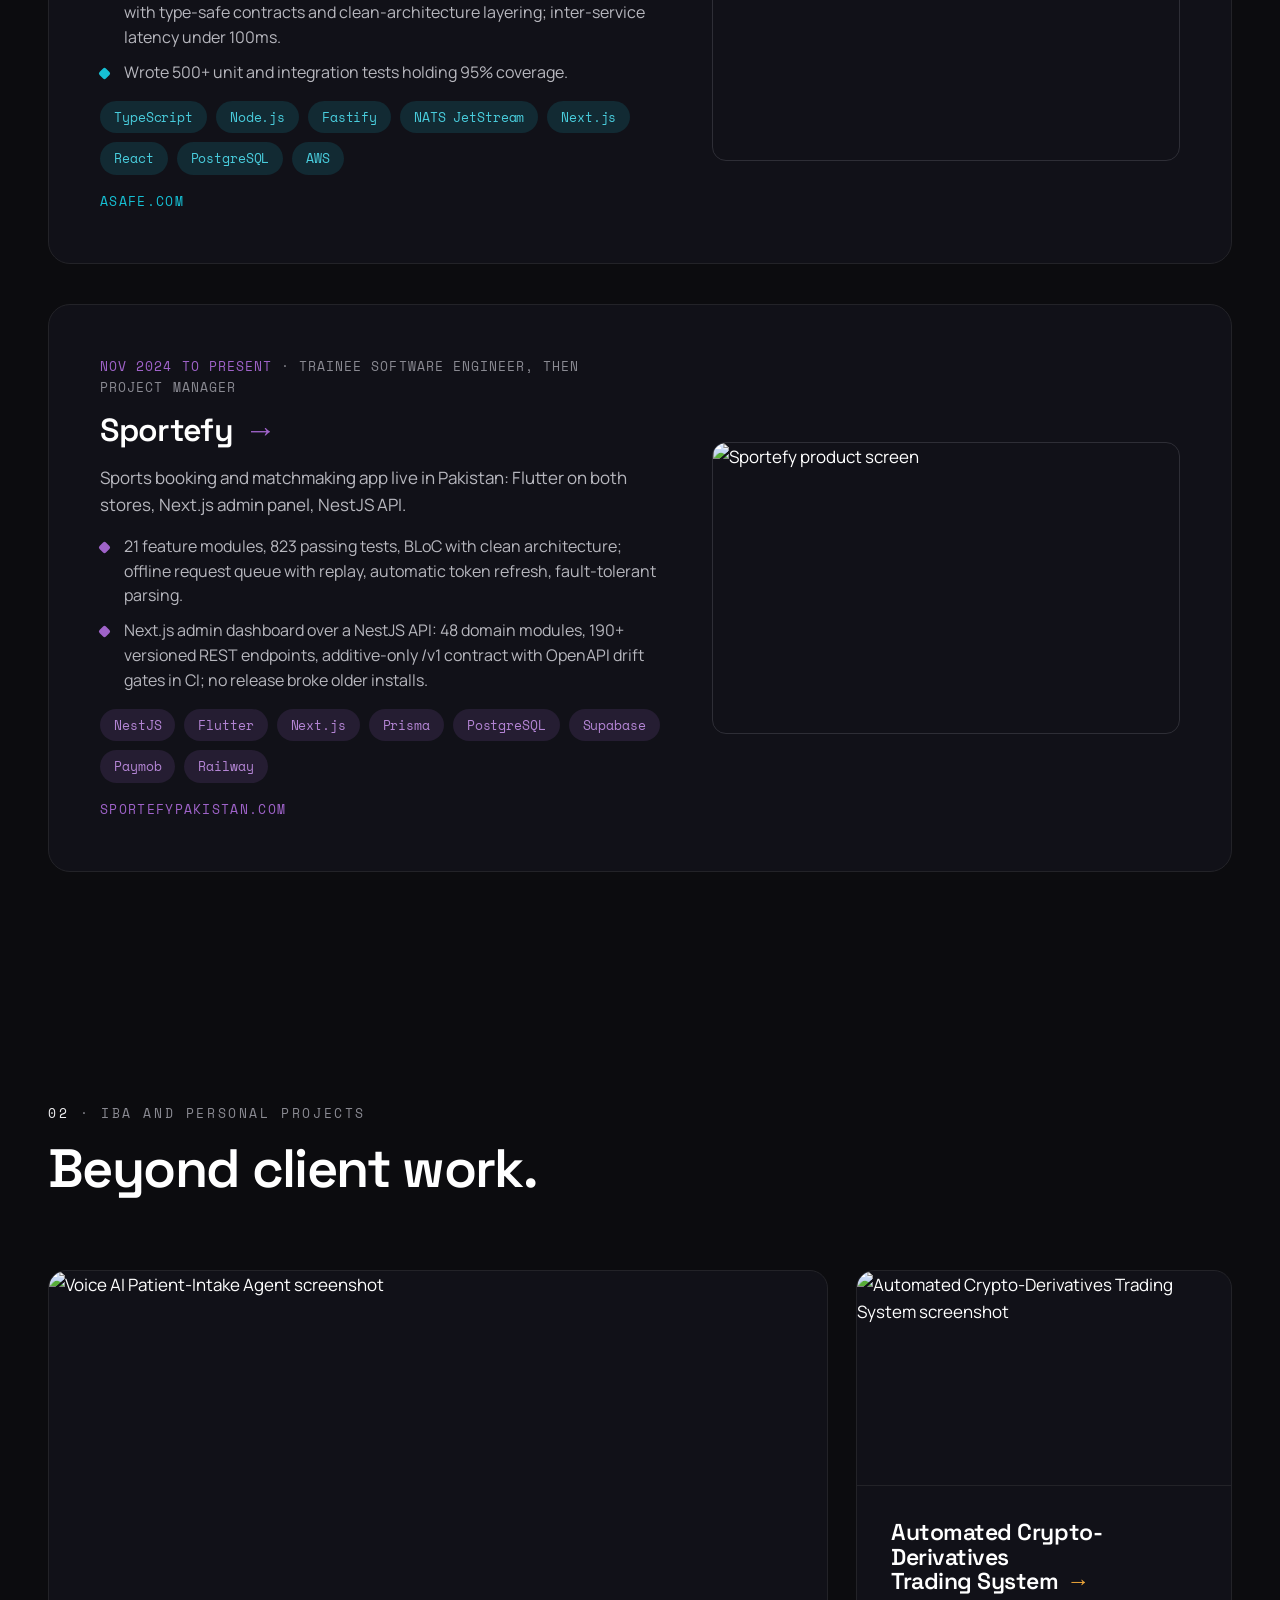
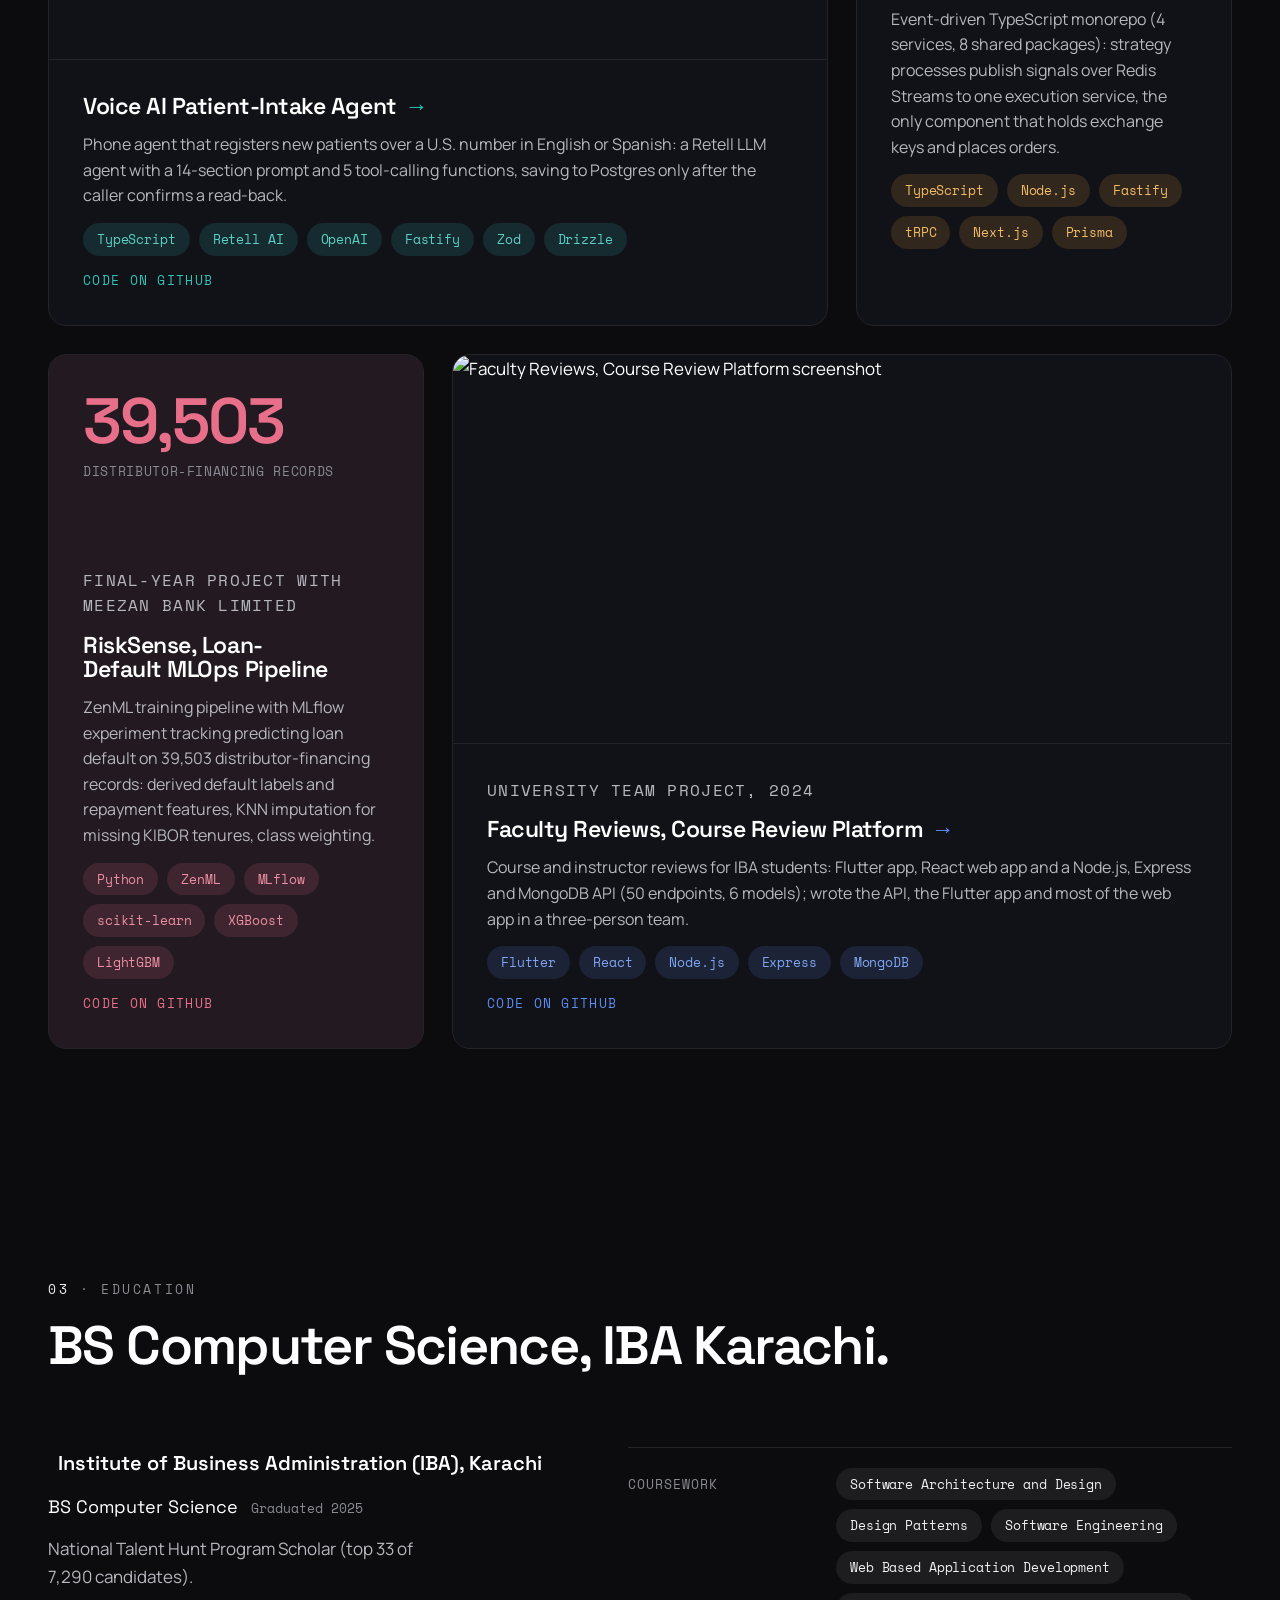
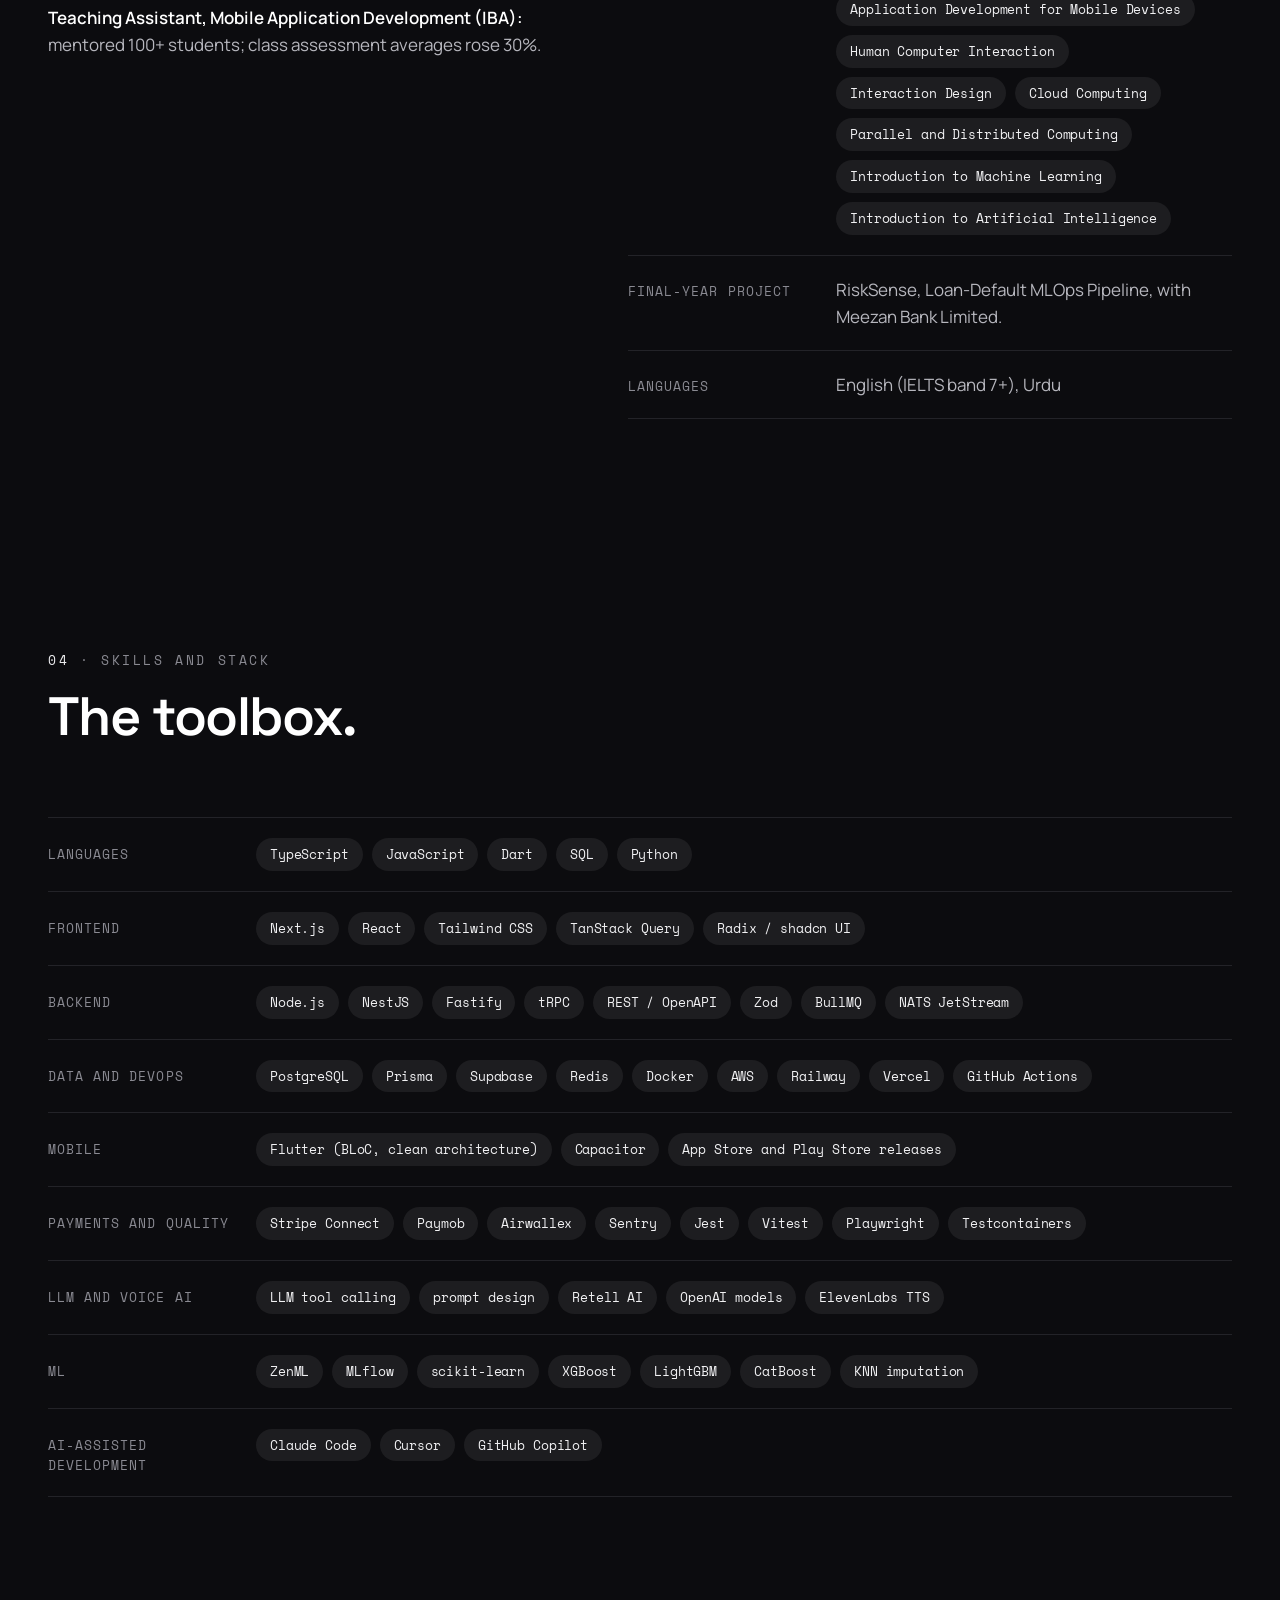
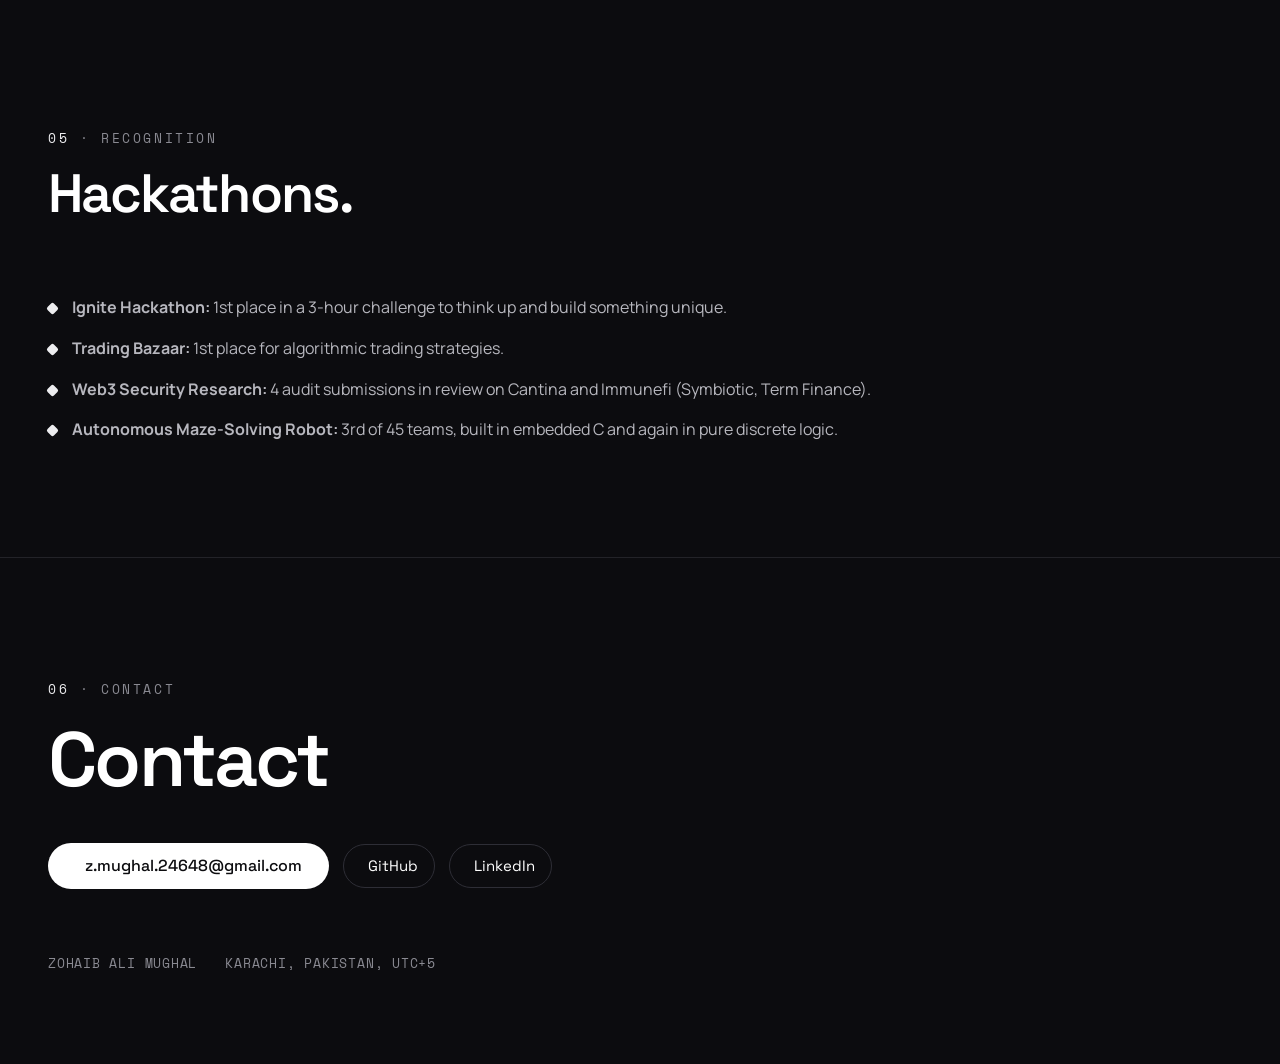
==== commit 62abc3f8: "Rebuild: full coursework list" ====
--- a/index.html
+++ b/index.html
@@ -198,7 +198,7 @@
         <p><strong>Teaching Assistant, Mobile Application Development (IBA):</strong> mentored 100+ students; class assessment averages rose 30%.</p>
       </div>
       <div class="edu-side">
-        <div class="stackrow"><span class="stacklabel">Coursework</span><ul class="chips"><li class="chip">Introduction to Machine Learning</li><li class="chip">Introduction to Artificial Intelligence</li><li class="chip">Parallel and Distributed Computing</li><li class="chip">Cloud Computing</li></ul></div>
+        <div class="stackrow"><span class="stacklabel">Coursework</span><ul class="chips"><li class="chip">Software Architecture and Design</li><li class="chip">Design Patterns</li><li class="chip">Software Engineering</li><li class="chip">Web Based Application Development</li><li class="chip">Application Development for Mobile Devices</li><li class="chip">Human Computer Interaction</li><li class="chip">Interaction Design</li><li class="chip">Cloud Computing</li><li class="chip">Parallel and Distributed Computing</li><li class="chip">Introduction to Machine Learning</li><li class="chip">Introduction to Artificial Intelligence</li></ul></div>
         <div class="stackrow"><span class="stacklabel">Final-year project</span><p>RiskSense, Loan-Default MLOps Pipeline, with Meezan Bank Limited.</p></div>
         <div class="stackrow"><span class="stacklabel">Languages</span><p>English (IELTS band 7+), Urdu</p></div>
       </div>
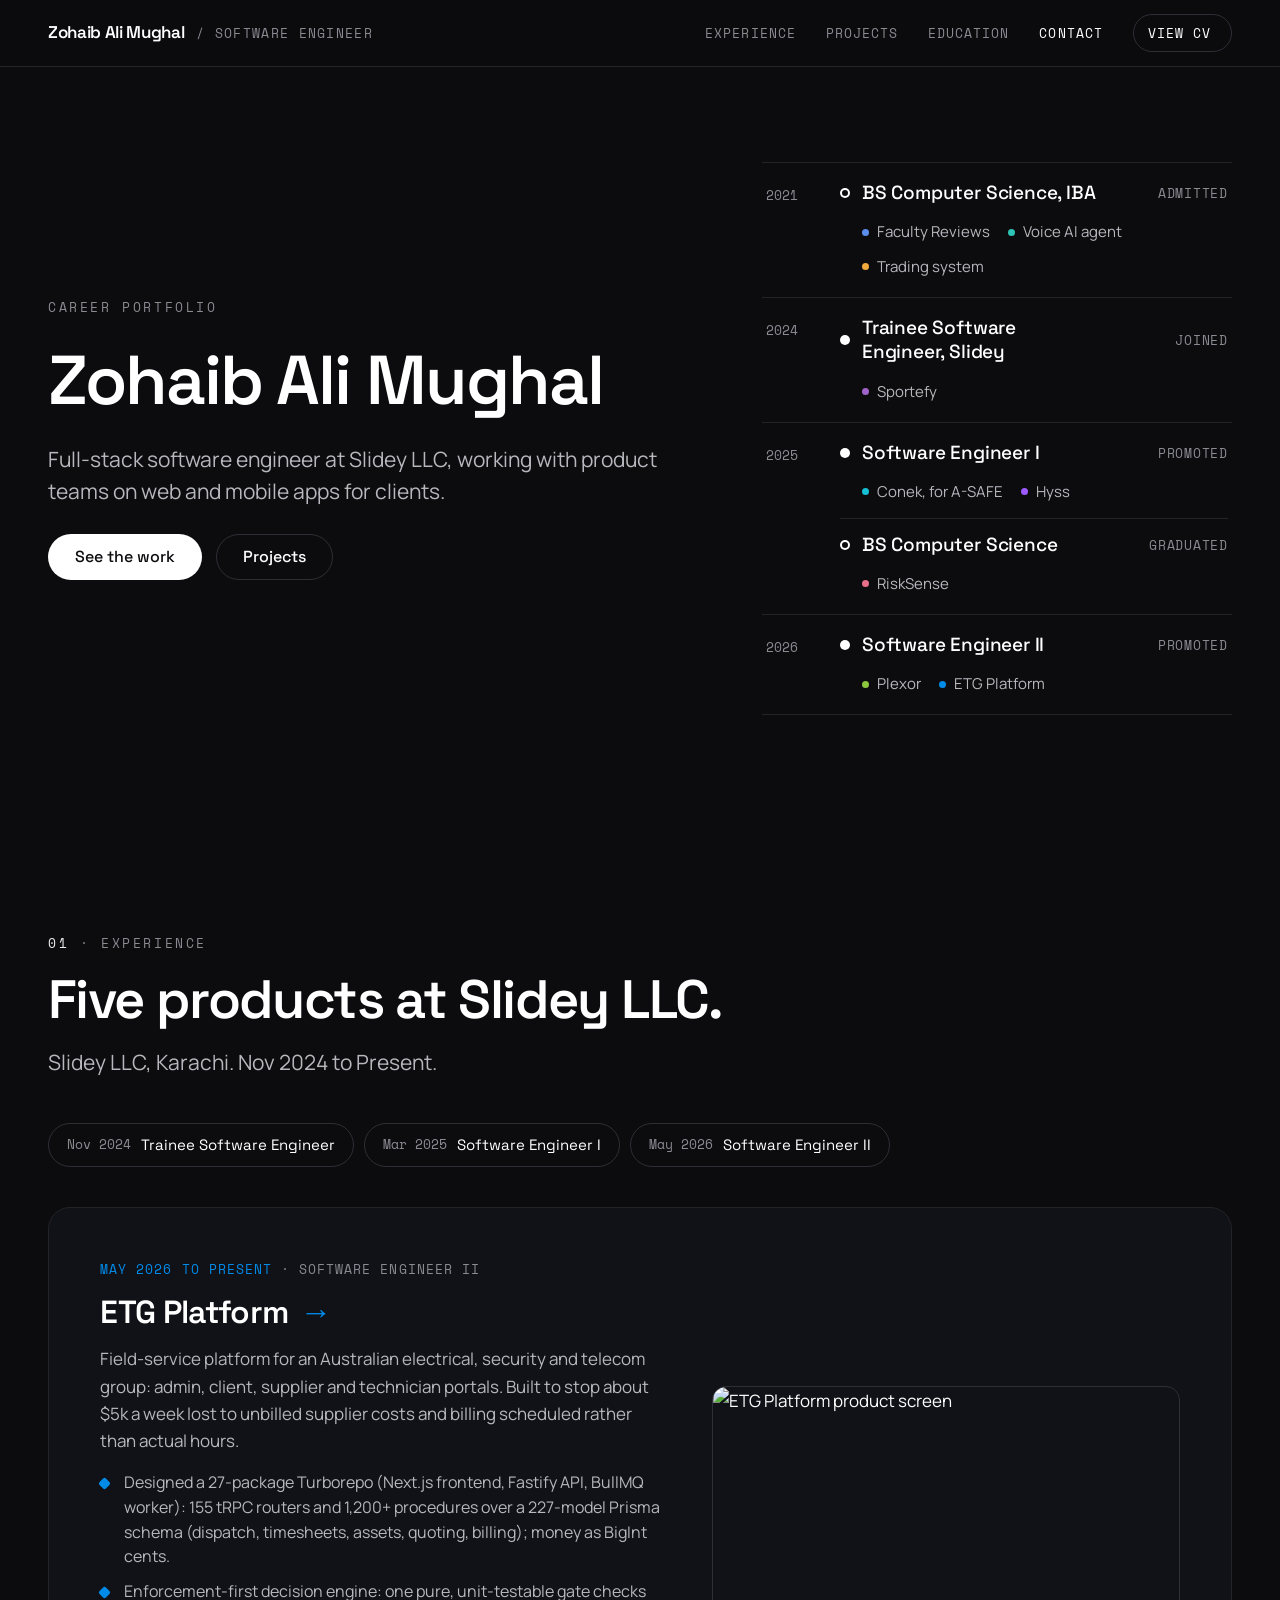
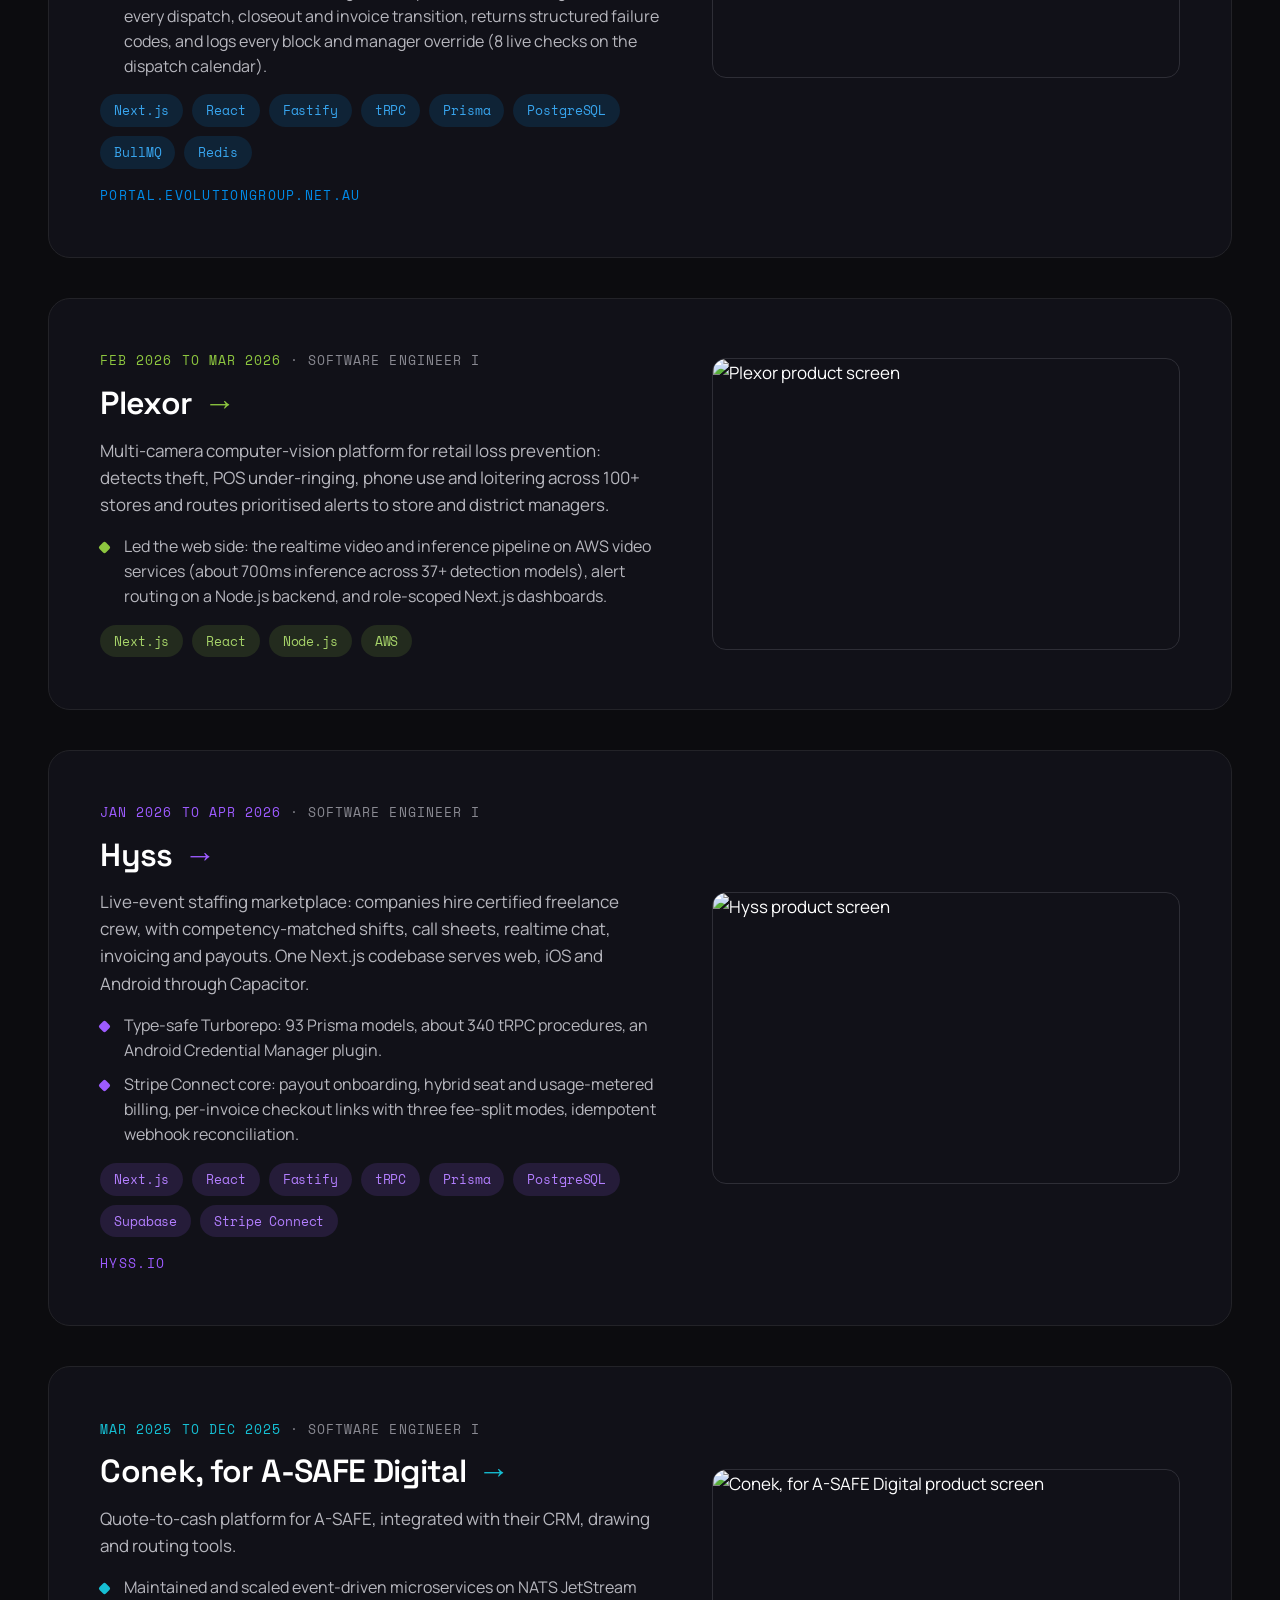
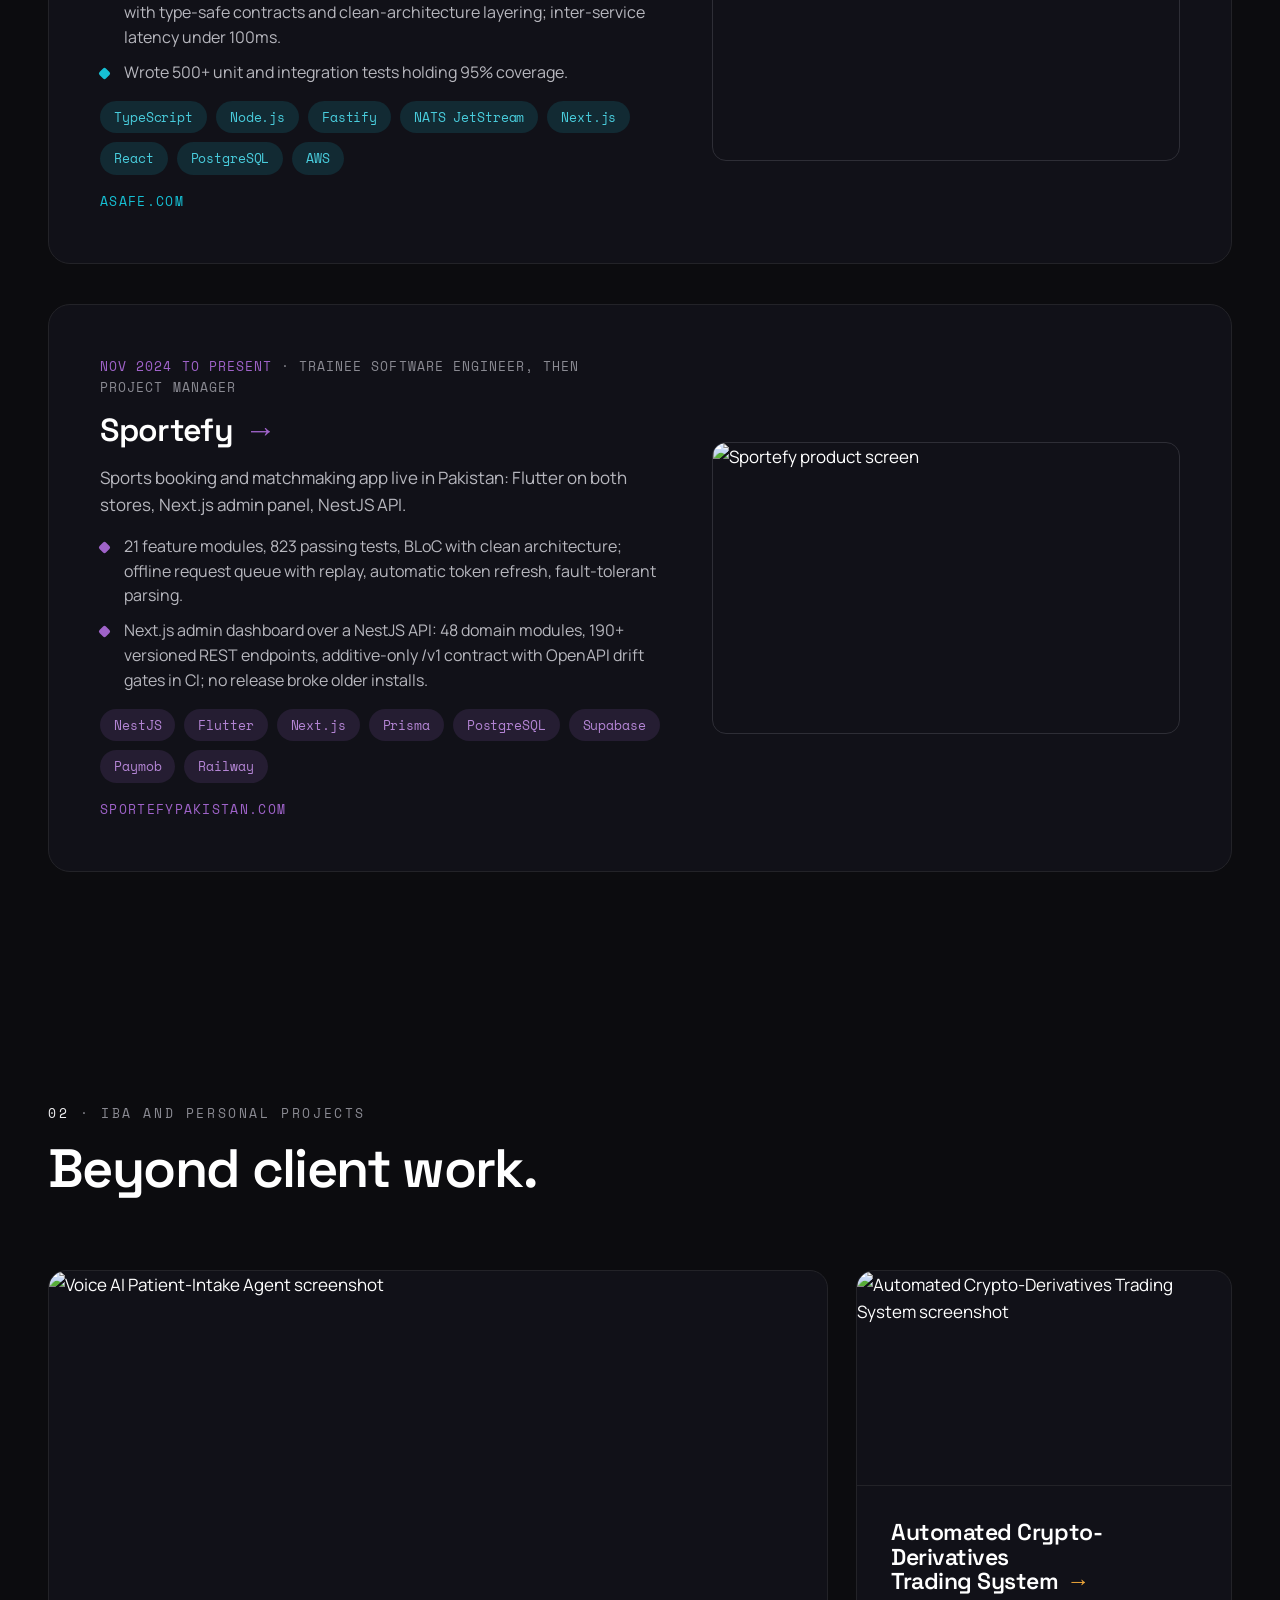
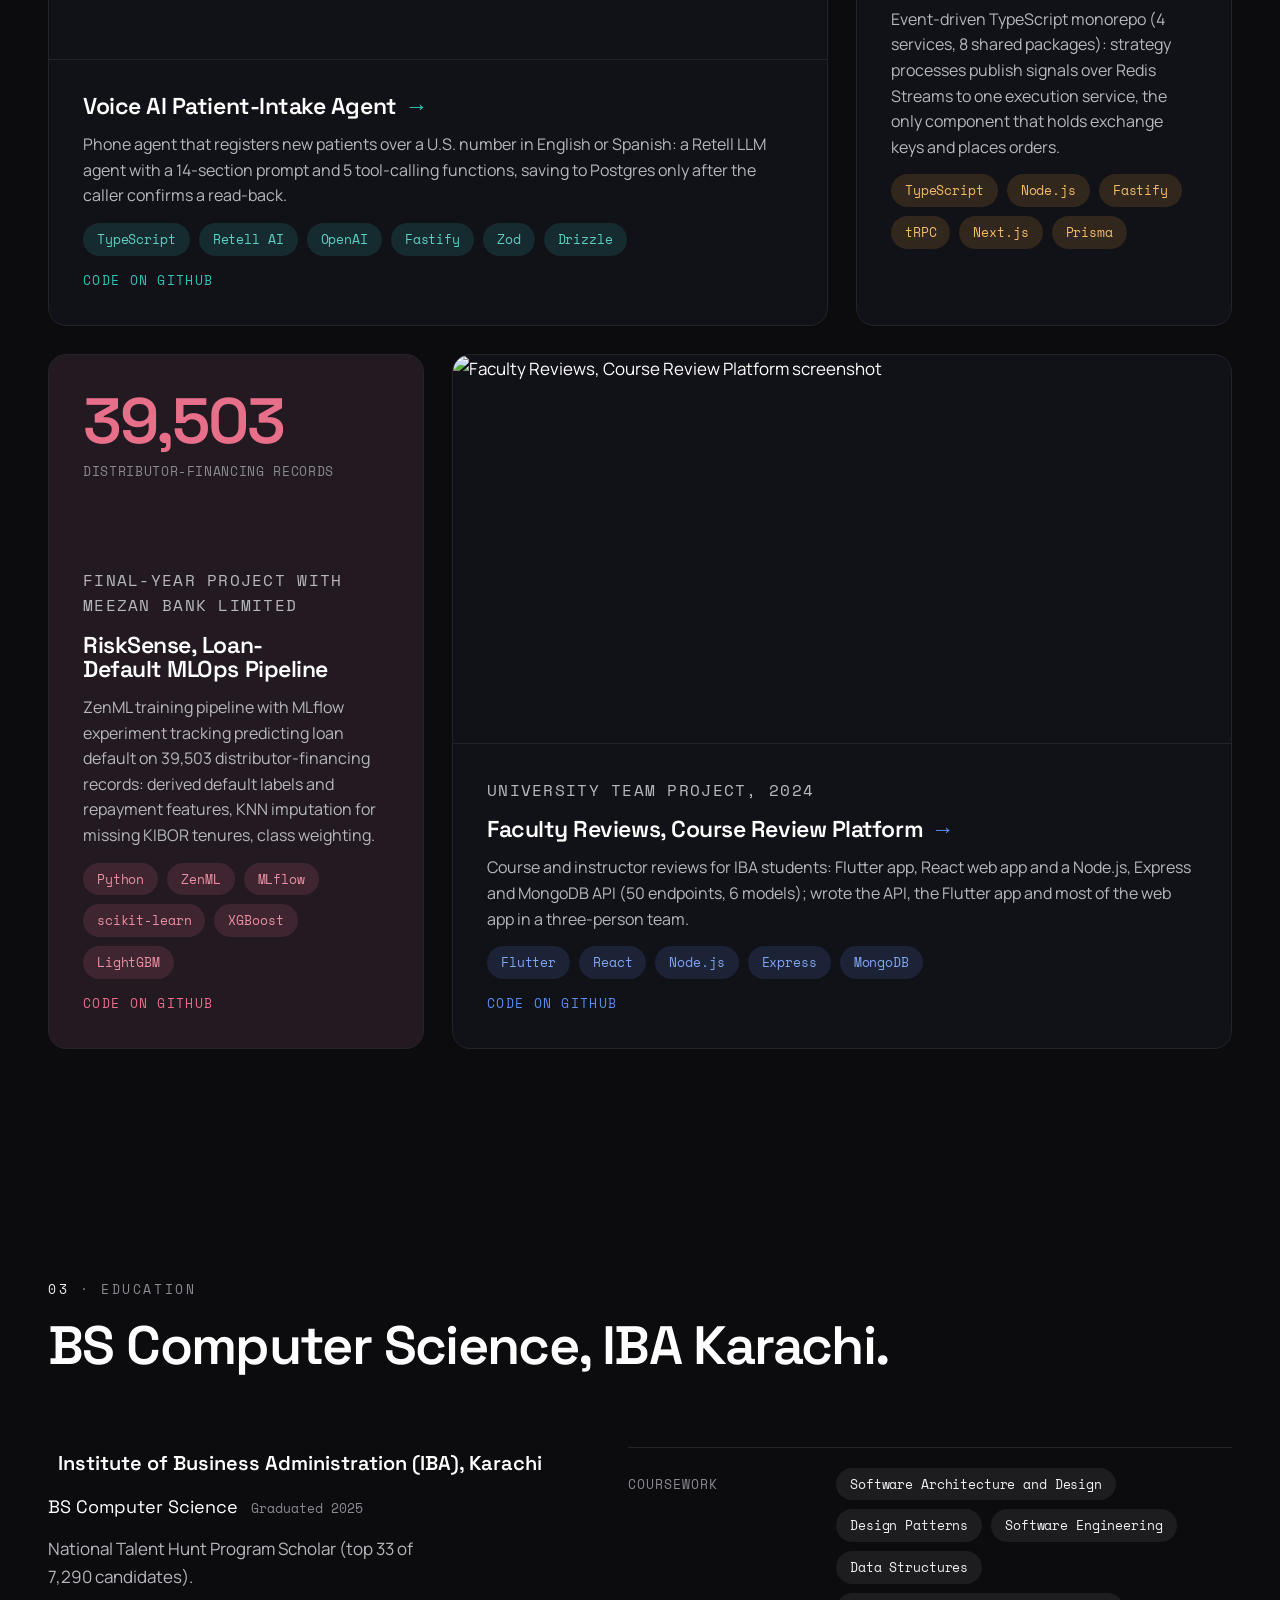
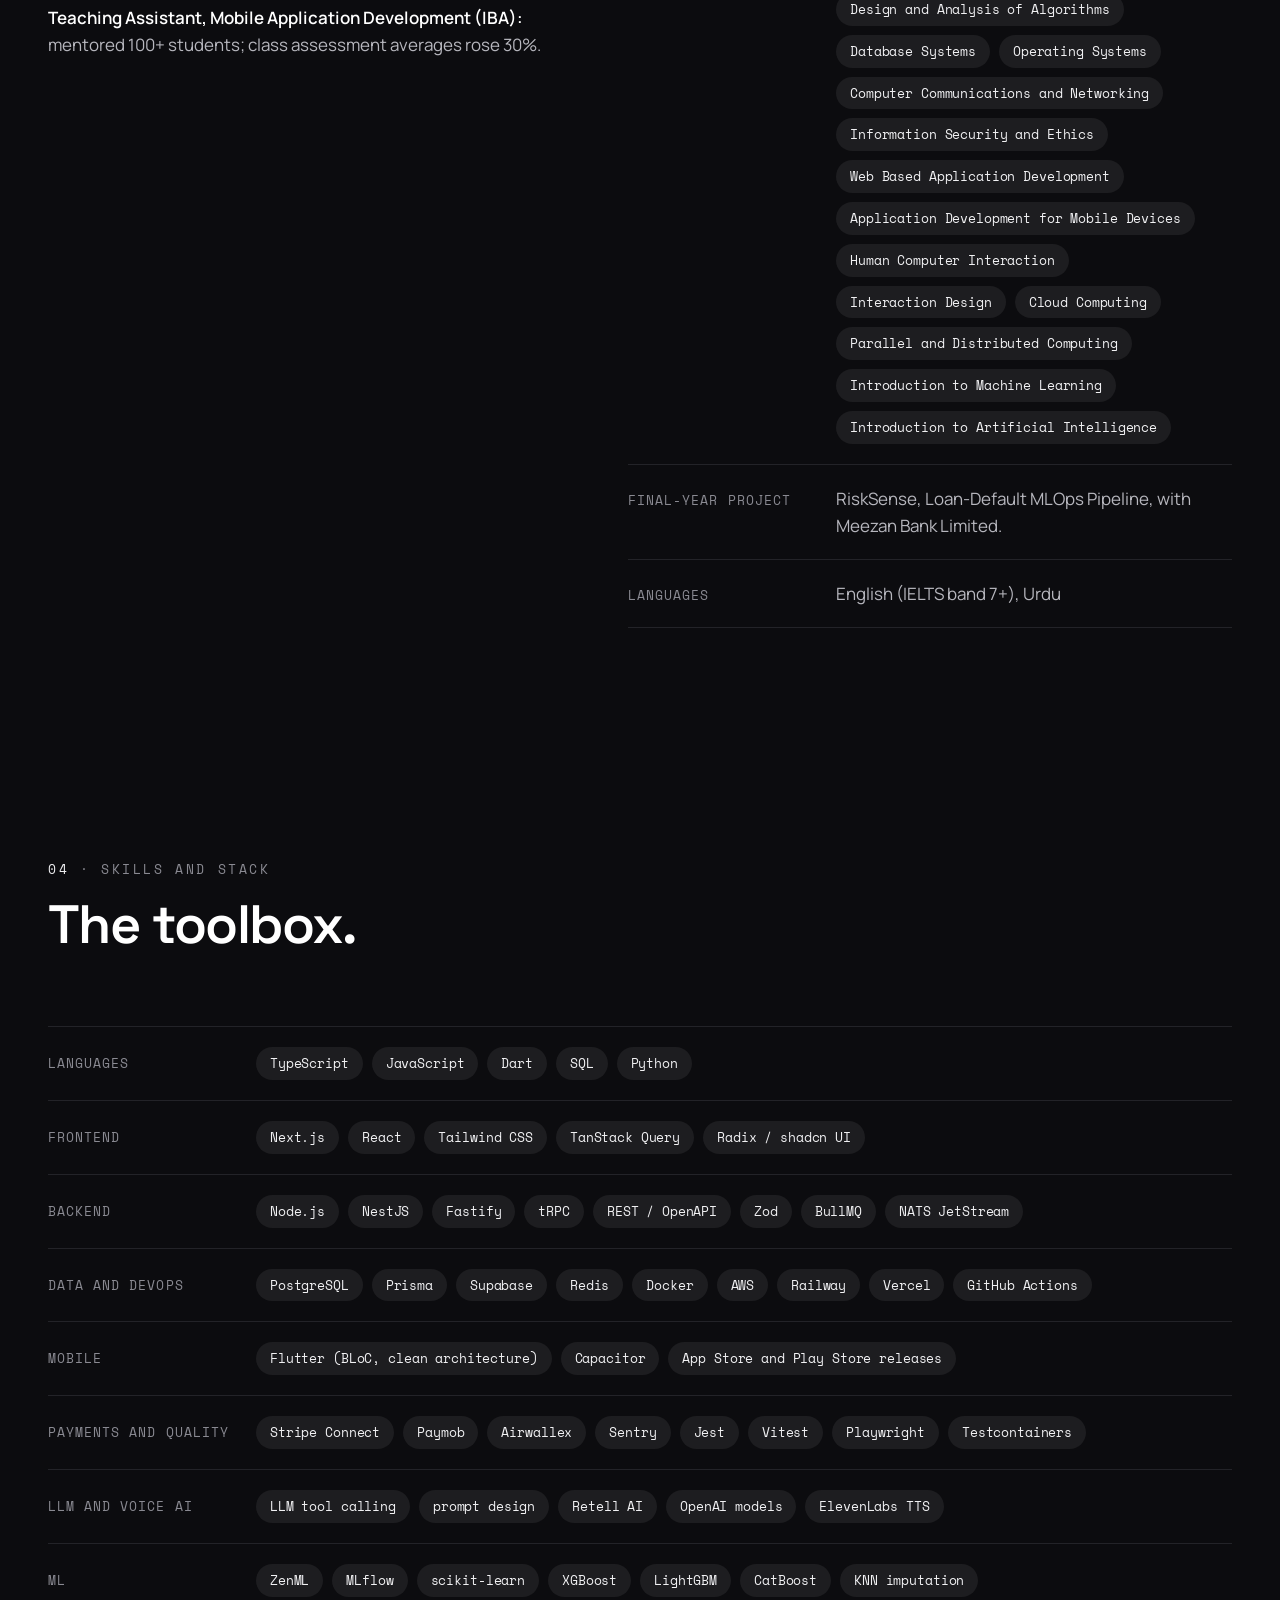
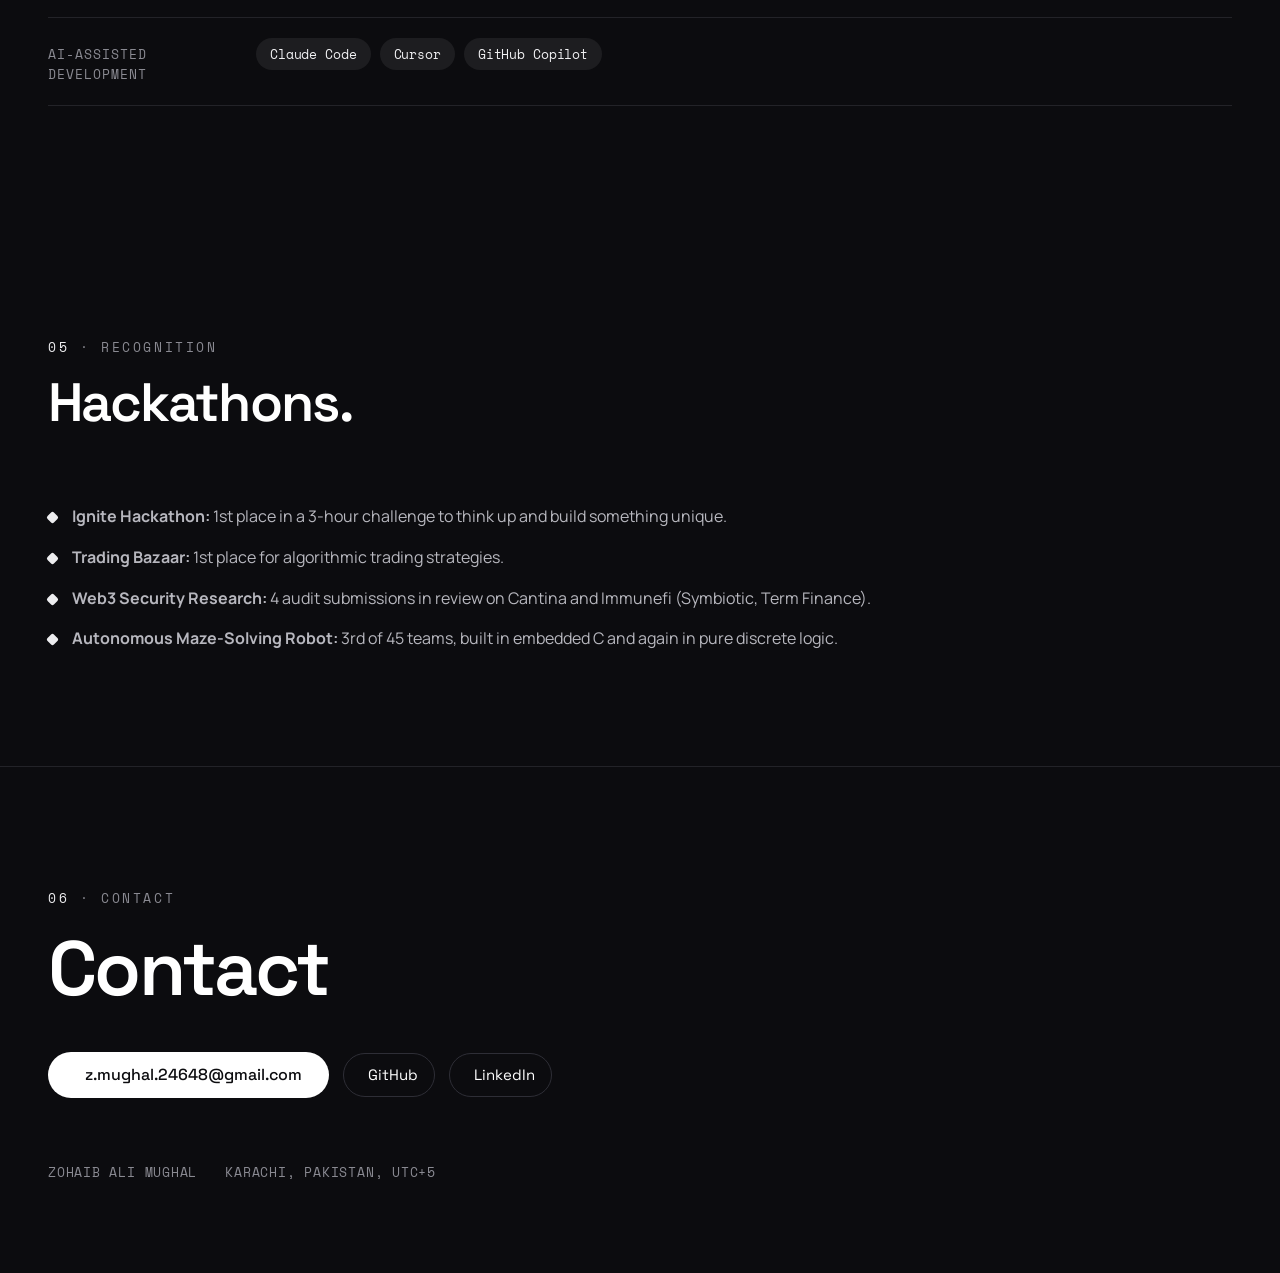
==== commit 9a86eaad: "Rebuild: seventeen courses" ====
--- a/index.html
+++ b/index.html
@@ -198,7 +198,7 @@
         <p><strong>Teaching Assistant, Mobile Application Development (IBA):</strong> mentored 100+ students; class assessment averages rose 30%.</p>
       </div>
       <div class="edu-side">
-        <div class="stackrow"><span class="stacklabel">Coursework</span><ul class="chips"><li class="chip">Software Architecture and Design</li><li class="chip">Design Patterns</li><li class="chip">Software Engineering</li><li class="chip">Web Based Application Development</li><li class="chip">Application Development for Mobile Devices</li><li class="chip">Human Computer Interaction</li><li class="chip">Interaction Design</li><li class="chip">Cloud Computing</li><li class="chip">Parallel and Distributed Computing</li><li class="chip">Introduction to Machine Learning</li><li class="chip">Introduction to Artificial Intelligence</li></ul></div>
+        <div class="stackrow"><span class="stacklabel">Coursework</span><ul class="chips"><li class="chip">Software Architecture and Design</li><li class="chip">Design Patterns</li><li class="chip">Software Engineering</li><li class="chip">Data Structures</li><li class="chip">Design and Analysis of Algorithms</li><li class="chip">Database Systems</li><li class="chip">Operating Systems</li><li class="chip">Computer Communications and Networking</li><li class="chip">Information Security and Ethics</li><li class="chip">Web Based Application Development</li><li class="chip">Application Development for Mobile Devices</li><li class="chip">Human Computer Interaction</li><li class="chip">Interaction Design</li><li class="chip">Cloud Computing</li><li class="chip">Parallel and Distributed Computing</li><li class="chip">Introduction to Machine Learning</li><li class="chip">Introduction to Artificial Intelligence</li></ul></div>
         <div class="stackrow"><span class="stacklabel">Final-year project</span><p>RiskSense, Loan-Default MLOps Pipeline, with Meezan Bank Limited.</p></div>
         <div class="stackrow"><span class="stacklabel">Languages</span><p>English (IELTS band 7+), Urdu</p></div>
       </div>
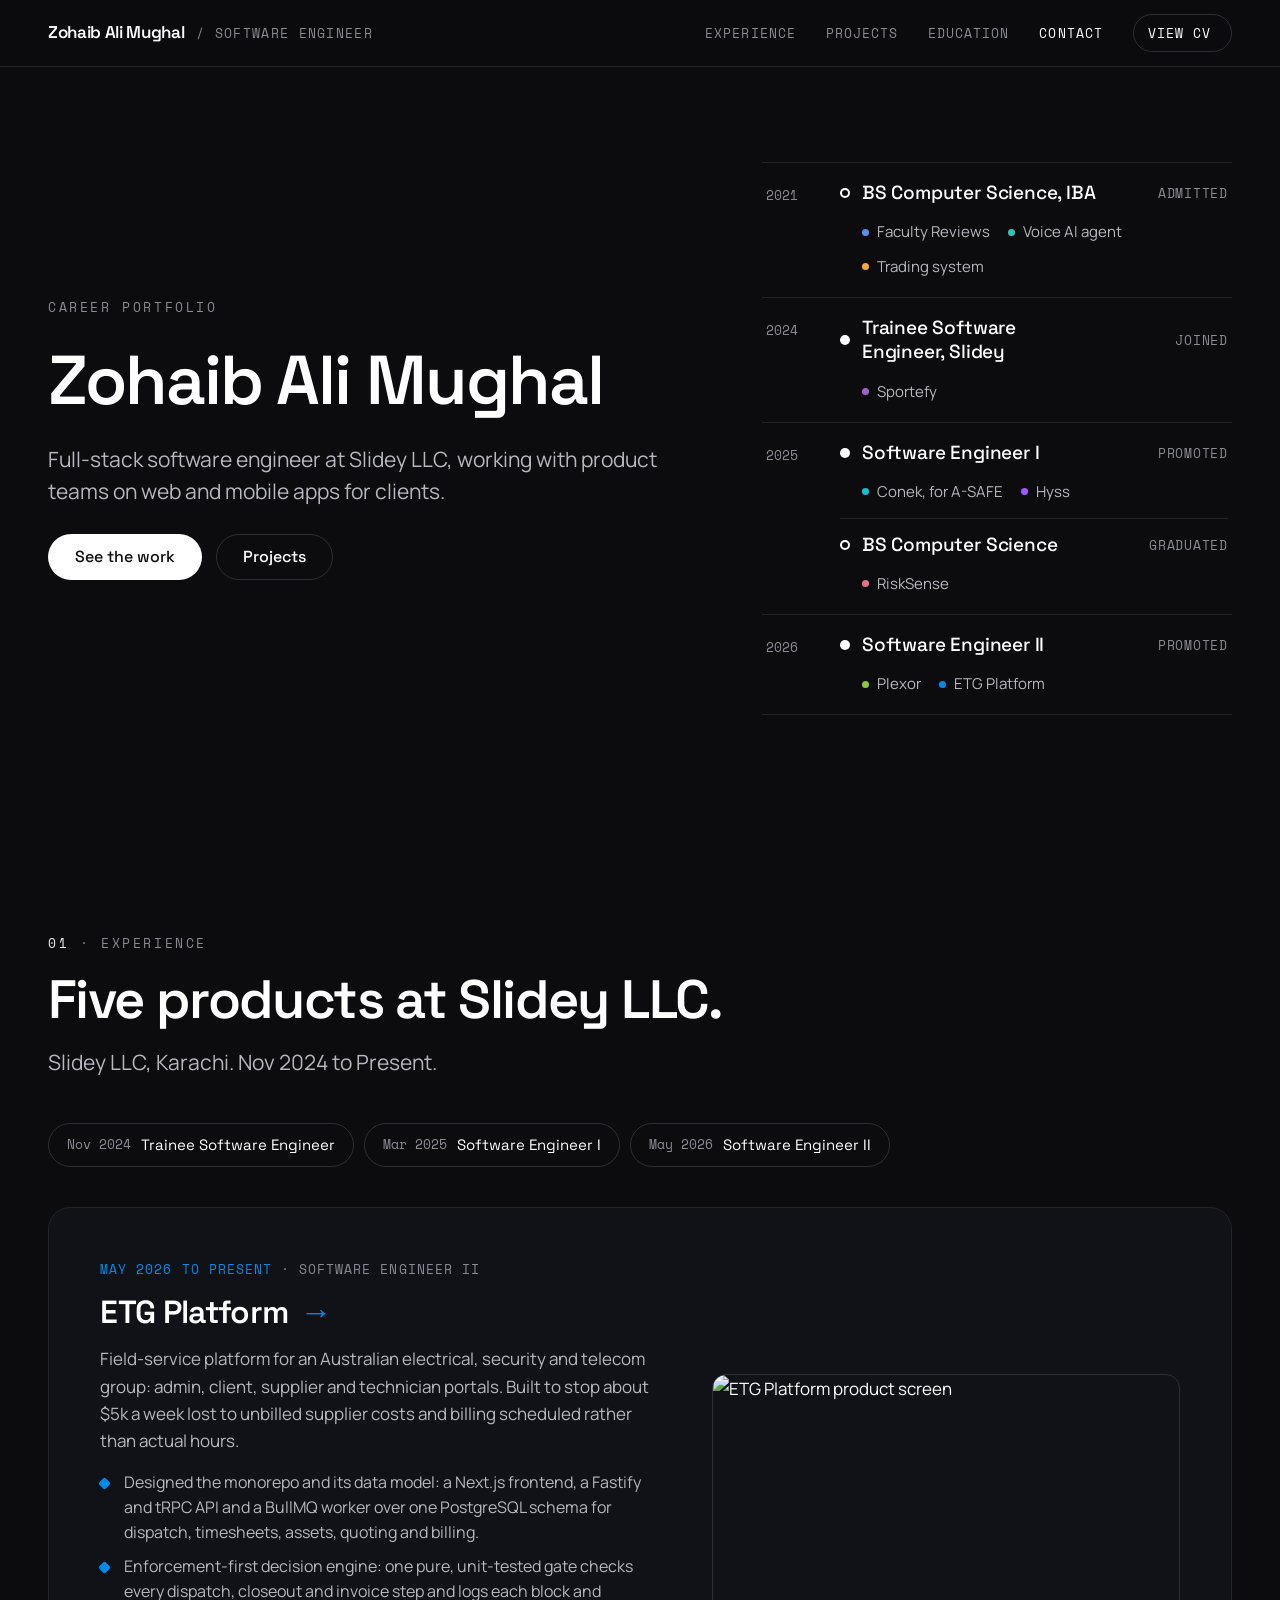
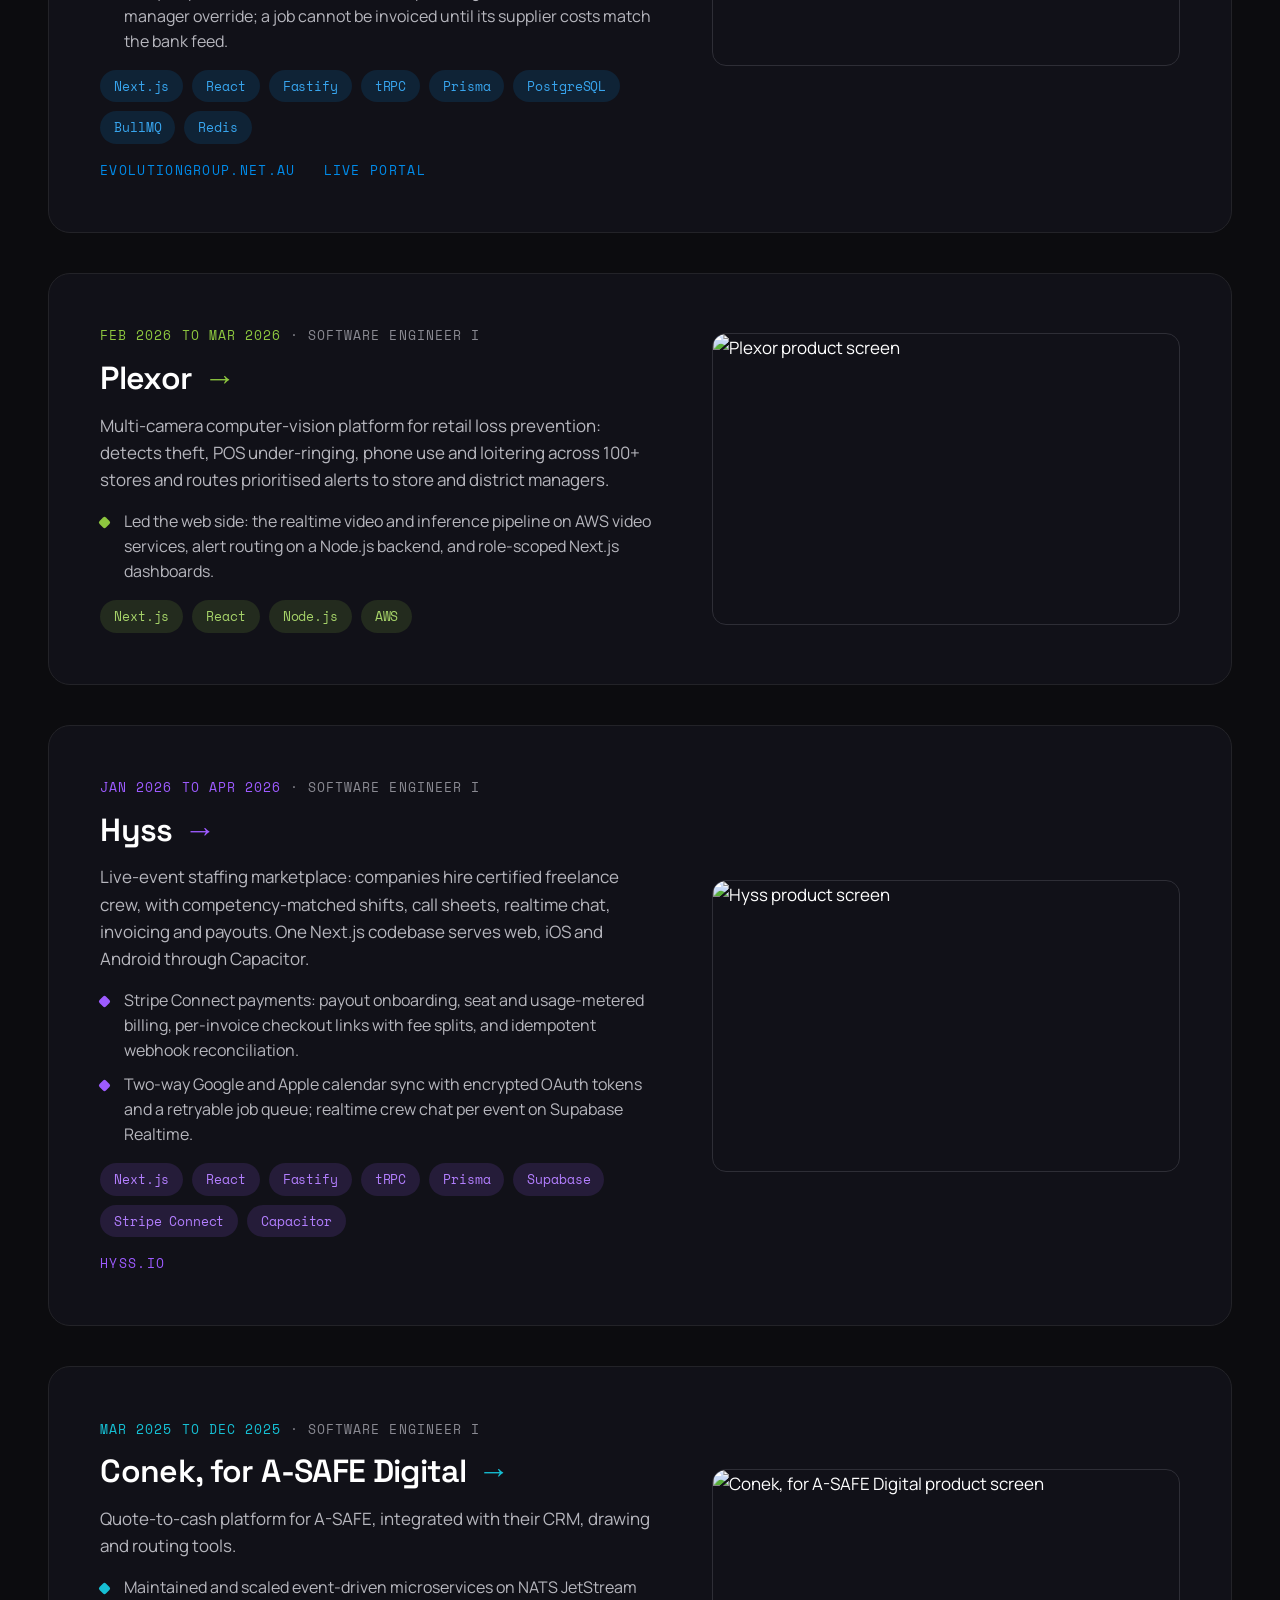
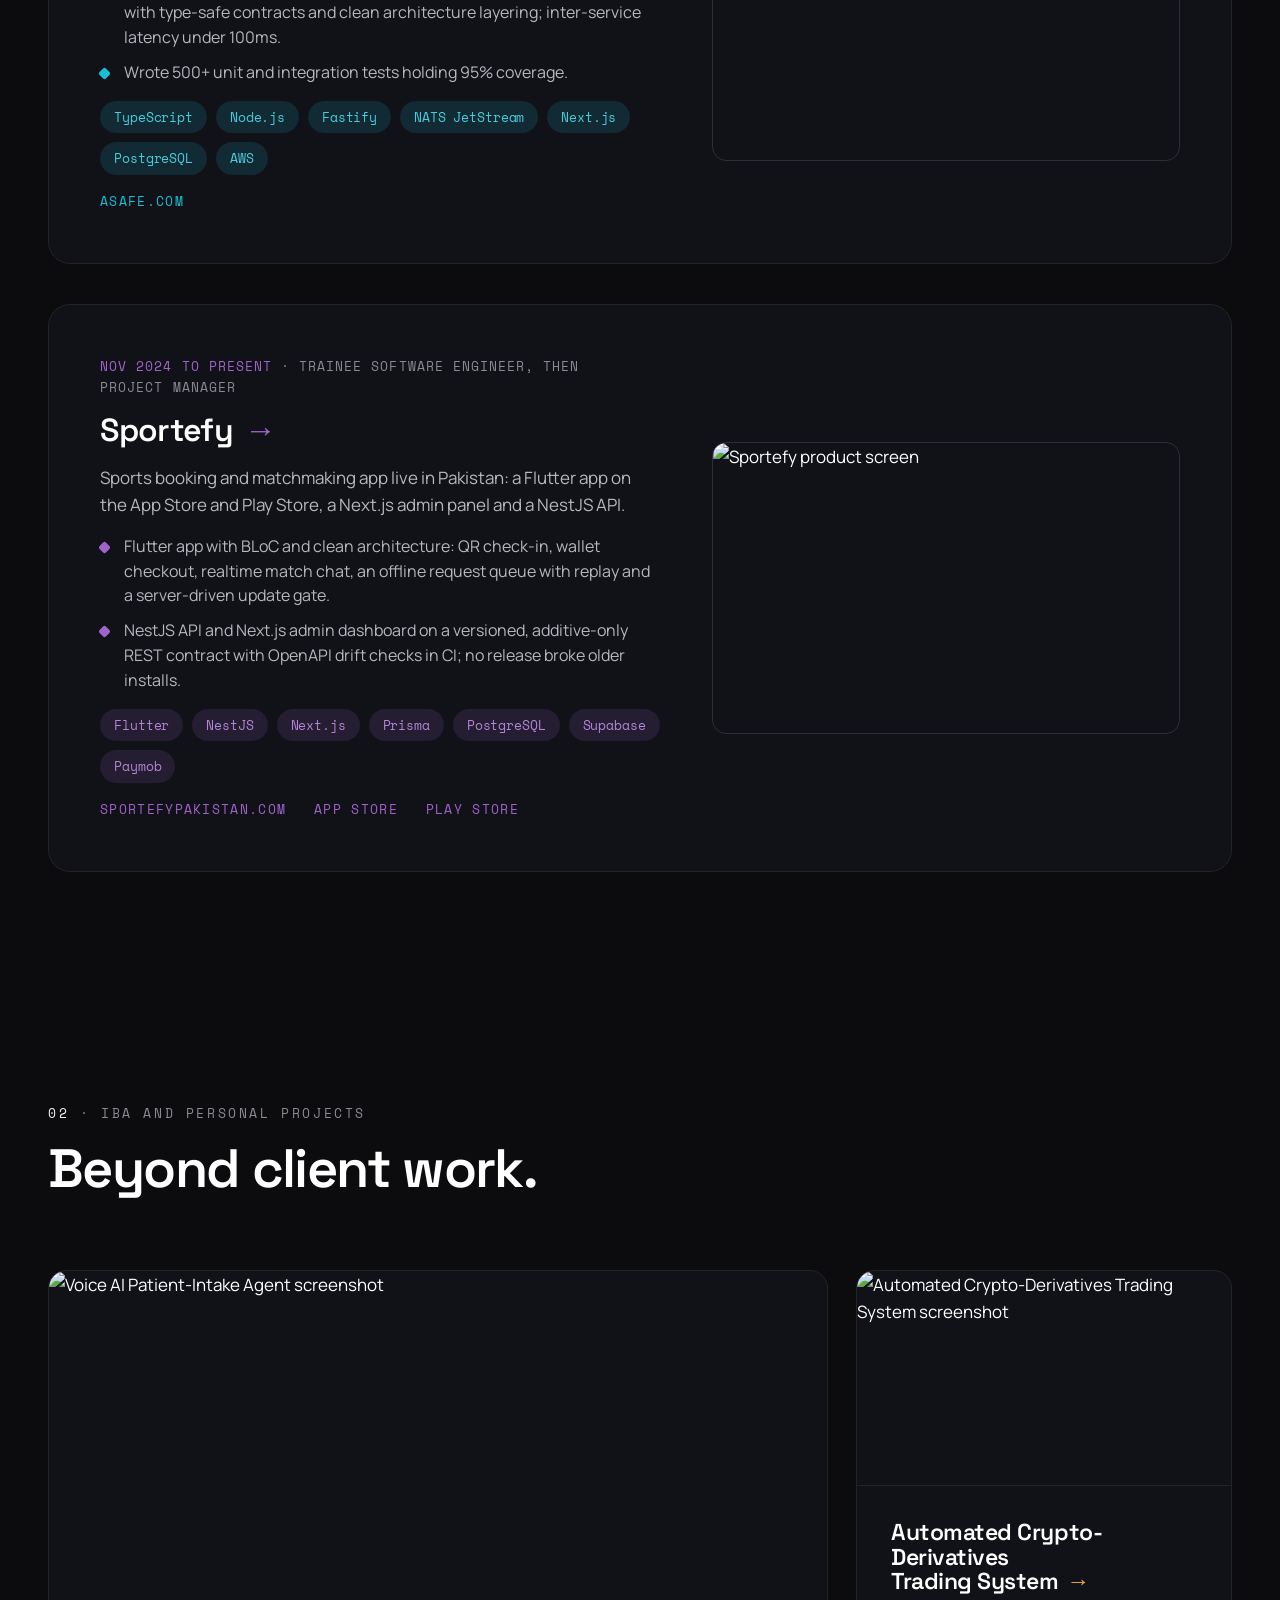
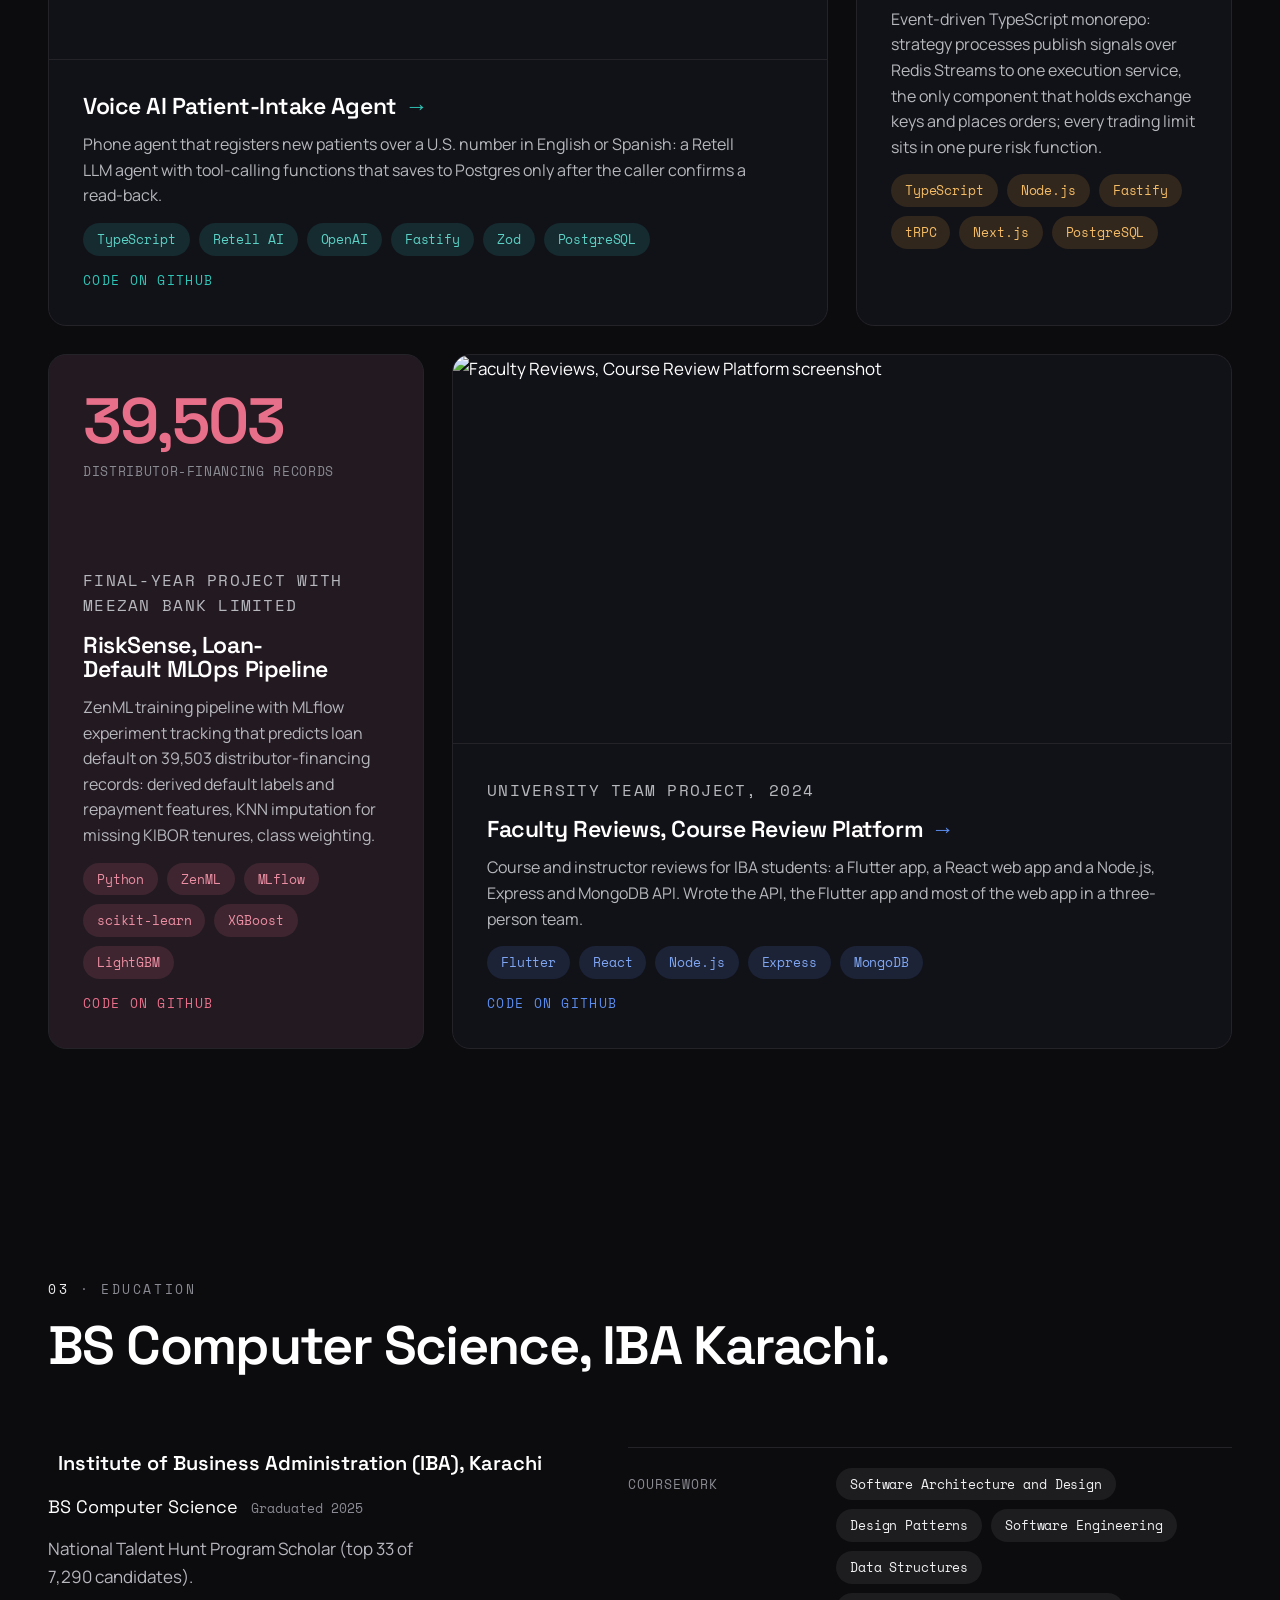
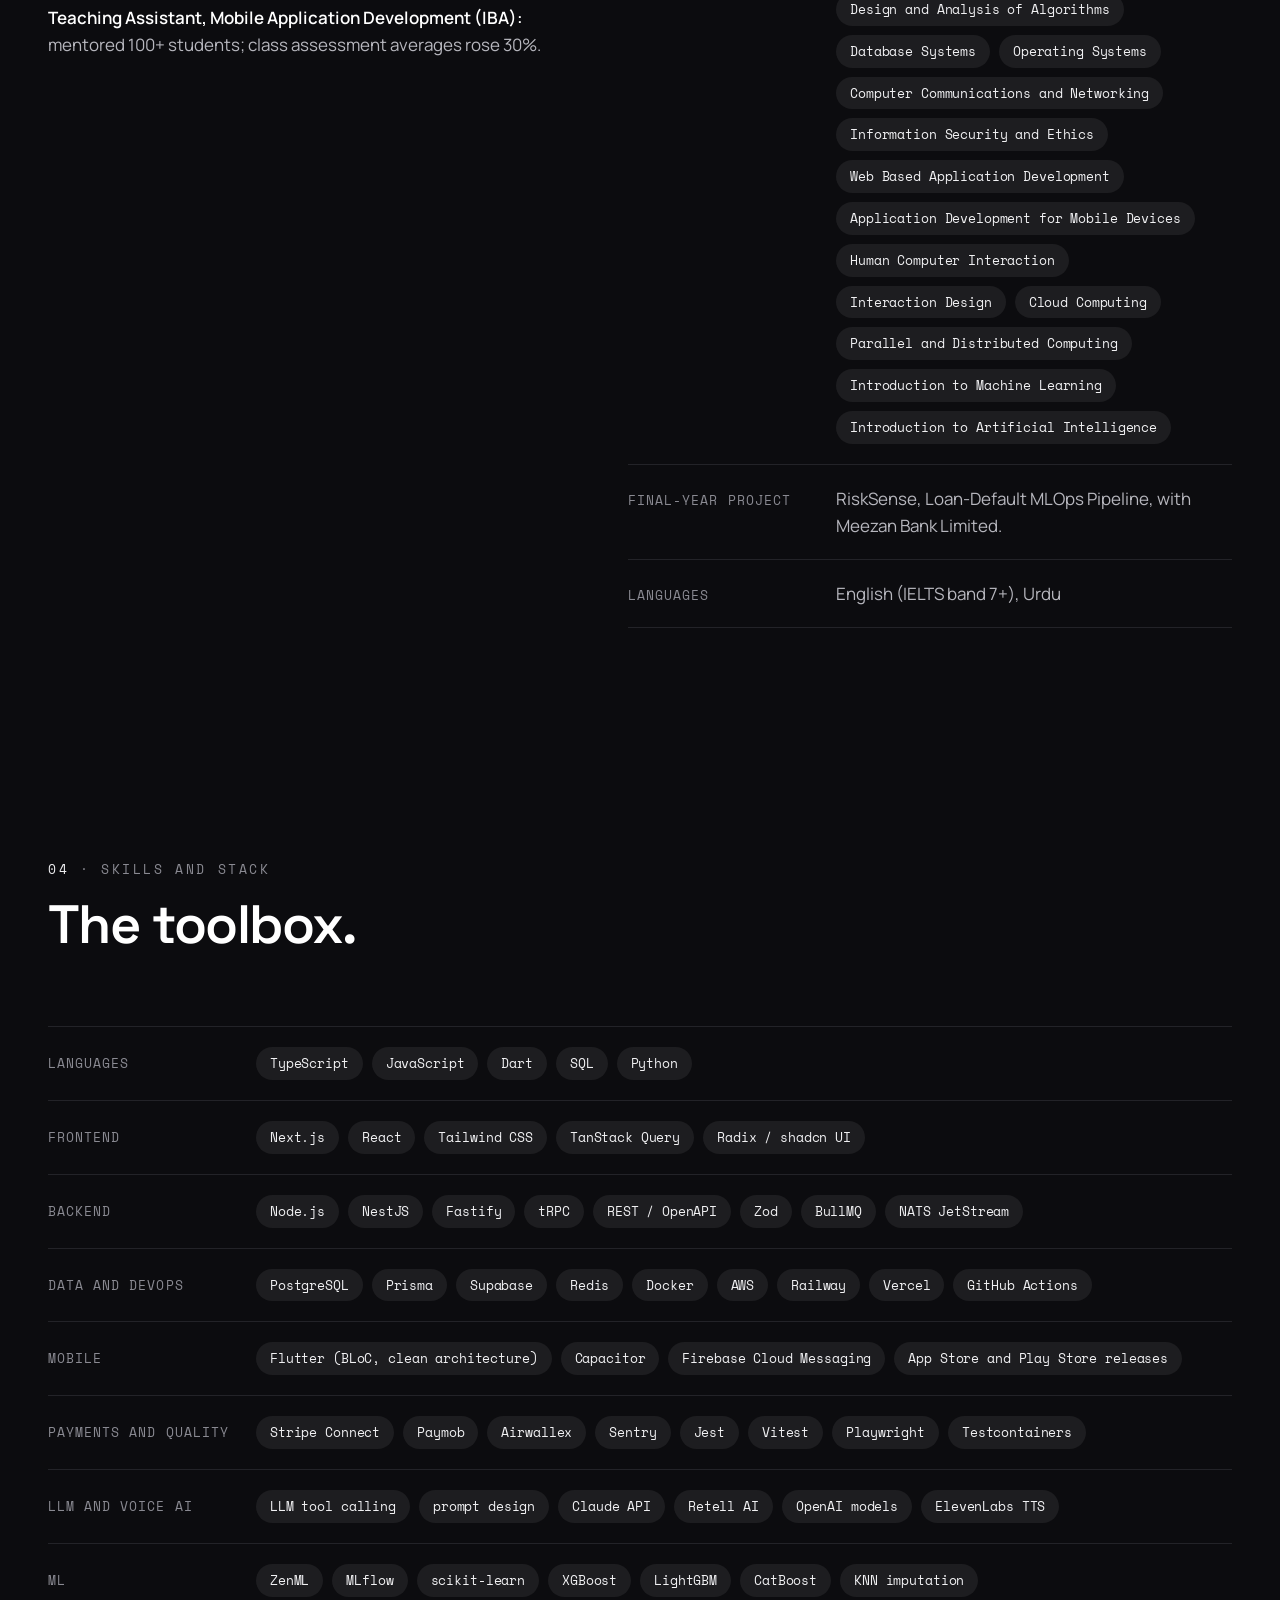
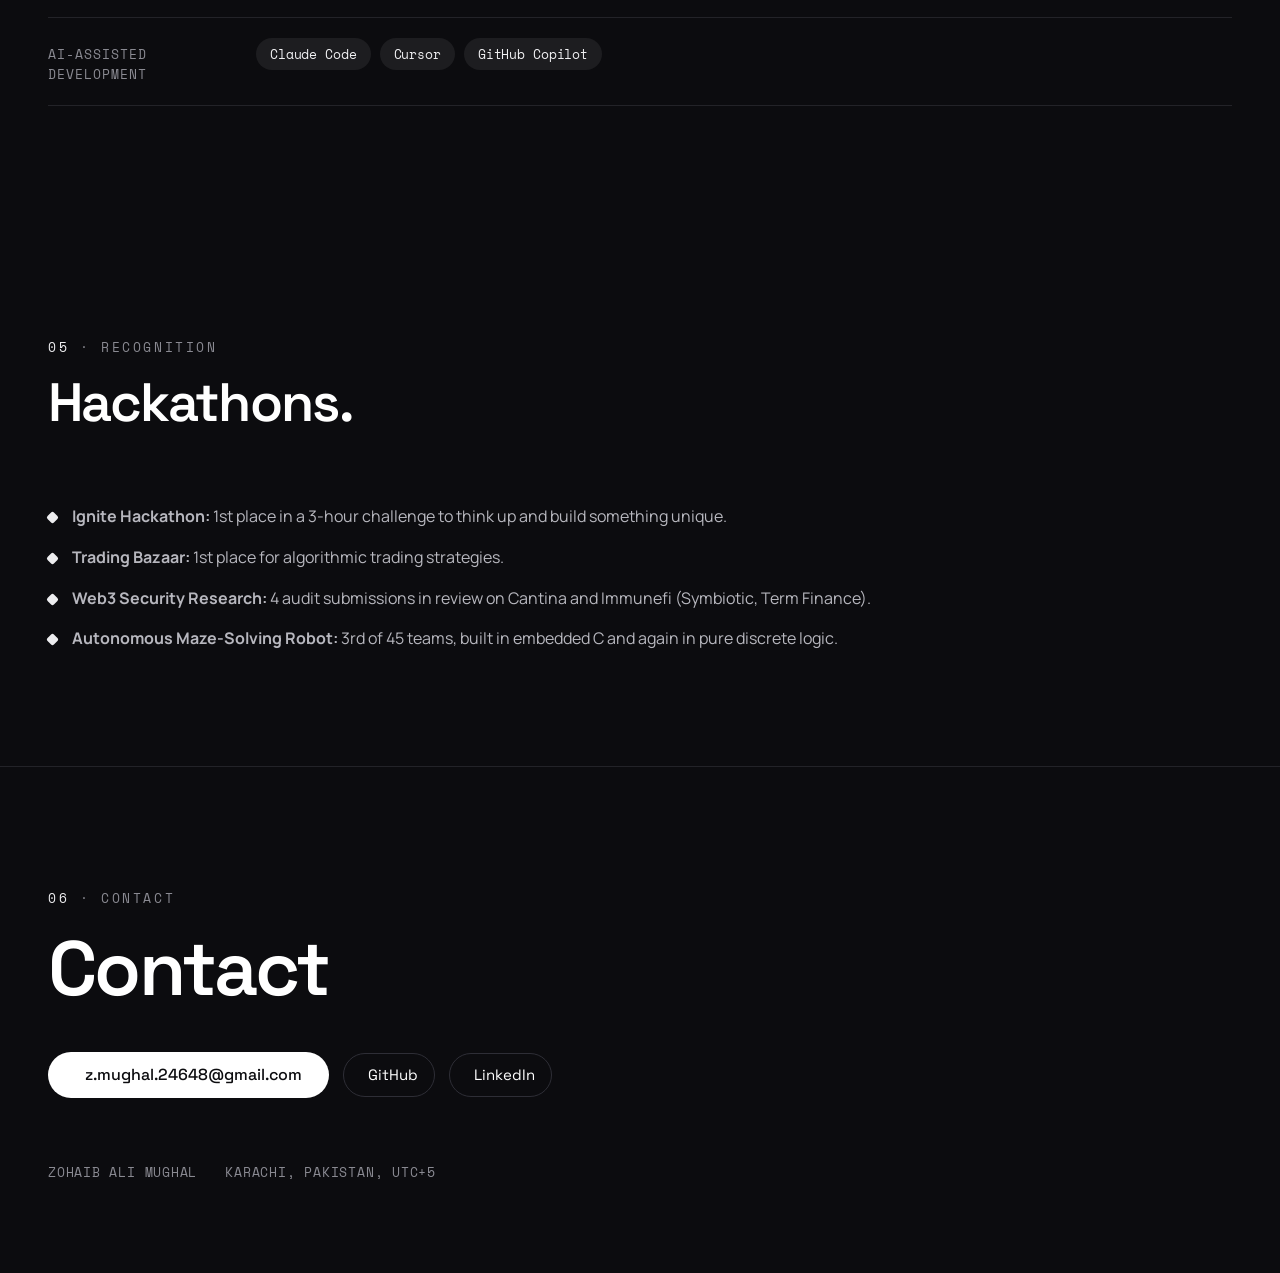
==== commit 070ec20f: "Site: CV reshaped, ETG and Sportefy updated from the November recount" ====
--- a/index.html
+++ b/index.html
@@ -81,9 +81,9 @@
         <p class="meta"><span class="accent">May 2026 to Present</span> &middot; Software Engineer II</p>
         <h3><a class="card-link" href="work/etg/">ETG Platform<span class="card-arrow" aria-hidden="true">&rarr;</span></a></h3>
         <p class="summary">Field-service platform for an Australian electrical, security and telecom group: admin, client, supplier and technician portals. Built to stop about $5k a week lost to unbilled supplier costs and billing scheduled rather than actual hours.</p>
-        <ul class="bullets"><li><span class="dia" aria-hidden="true"></span><span>Designed a 27-package Turborepo (Next.js frontend, Fastify API, BullMQ worker): 155 tRPC routers and 1,200+ procedures over a 227-model Prisma schema (dispatch, timesheets, assets, quoting, billing); money as BigInt cents.</span></li><li><span class="dia" aria-hidden="true"></span><span>Enforcement-first decision engine: one pure, unit-testable gate checks every dispatch, closeout and invoice transition, returns structured failure codes, and logs every block and manager override (8 live checks on the dispatch calendar).</span></li></ul>
+        <ul class="bullets"><li><span class="dia" aria-hidden="true"></span><span>Designed the monorepo and its data model: a Next.js frontend, a Fastify and tRPC API and a BullMQ worker over one PostgreSQL schema for dispatch, timesheets, assets, quoting and billing.</span></li><li><span class="dia" aria-hidden="true"></span><span>Enforcement-first decision engine: one pure, unit-tested gate checks every dispatch, closeout and invoice step and logs each block and manager override; a job cannot be invoiced until its supplier costs match the bank feed.</span></li></ul>
         <ul class="chips" translate="no"><li class="chip">Next.js</li><li class="chip">React</li><li class="chip">Fastify</li><li class="chip">tRPC</li><li class="chip">Prisma</li><li class="chip">PostgreSQL</li><li class="chip">BullMQ</li><li class="chip">Redis</li></ul>
-        <ul class="links"><li><a href="https://portal.evolutiongroup.net.au" target="_blank" rel="noopener">portal.evolutiongroup.net.au</a><i class="ph ph-arrow-up-right" aria-hidden="true"></i></li></ul>
+        <ul class="links"><li><a href="https://evolutiongroup.net.au" target="_blank" rel="noopener">evolutiongroup.net.au</a><i class="ph ph-arrow-up-right" aria-hidden="true"></i></li><li><a href="https://portal.evolutiongroup.net.au" target="_blank" rel="noopener">live portal</a><i class="ph ph-arrow-up-right" aria-hidden="true"></i></li></ul>
       </div>
       <div class="role-media"><img src="img/etg/admin-dashboard.webp" width="1200" height="622" alt="ETG Platform product screen" loading="lazy"></div>
     </article>
@@ -92,7 +92,7 @@
         <p class="meta"><span class="accent">Feb 2026 to Mar 2026</span> &middot; Software Engineer I</p>
         <h3><a class="card-link" href="work/plexor/">Plexor<span class="card-arrow" aria-hidden="true">&rarr;</span></a></h3>
         <p class="summary">Multi-camera computer-vision platform for retail loss prevention: detects theft, POS under-ringing, phone use and loitering across 100+ stores and routes prioritised alerts to store and district managers.</p>
-        <ul class="bullets"><li><span class="dia" aria-hidden="true"></span><span>Led the web side: the realtime video and inference pipeline on AWS video services (about 700ms inference across 37+ detection models), alert routing on a Node.js backend, and role-scoped Next.js dashboards.</span></li></ul>
+        <ul class="bullets"><li><span class="dia" aria-hidden="true"></span><span>Led the web side: the realtime video and inference pipeline on AWS video services, alert routing on a Node.js backend, and role-scoped Next.js dashboards.</span></li></ul>
         <ul class="chips" translate="no"><li class="chip">Next.js</li><li class="chip">React</li><li class="chip">Node.js</li><li class="chip">AWS</li></ul>
         
       </div>
@@ -103,8 +103,8 @@
         <p class="meta"><span class="accent">Jan 2026 to Apr 2026</span> &middot; Software Engineer I</p>
         <h3><a class="card-link" href="work/hyss/">Hyss<span class="card-arrow" aria-hidden="true">&rarr;</span></a></h3>
         <p class="summary">Live-event staffing marketplace: companies hire certified freelance crew, with competency-matched shifts, call sheets, realtime chat, invoicing and payouts. One Next.js codebase serves web, iOS and Android through Capacitor.</p>
-        <ul class="bullets"><li><span class="dia" aria-hidden="true"></span><span>Type-safe Turborepo: 93 Prisma models, about 340 tRPC procedures, an Android Credential Manager plugin.</span></li><li><span class="dia" aria-hidden="true"></span><span>Stripe Connect core: payout onboarding, hybrid seat and usage-metered billing, per-invoice checkout links with three fee-split modes, idempotent webhook reconciliation.</span></li></ul>
-        <ul class="chips" translate="no"><li class="chip">Next.js</li><li class="chip">React</li><li class="chip">Fastify</li><li class="chip">tRPC</li><li class="chip">Prisma</li><li class="chip">PostgreSQL</li><li class="chip">Supabase</li><li class="chip">Stripe Connect</li></ul>
+        <ul class="bullets"><li><span class="dia" aria-hidden="true"></span><span>Stripe Connect payments: payout onboarding, seat and usage-metered billing, per-invoice checkout links with fee splits, and idempotent webhook reconciliation.</span></li><li><span class="dia" aria-hidden="true"></span><span>Two-way Google and Apple calendar sync with encrypted OAuth tokens and a retryable job queue; realtime crew chat per event on Supabase Realtime.</span></li></ul>
+        <ul class="chips" translate="no"><li class="chip">Next.js</li><li class="chip">React</li><li class="chip">Fastify</li><li class="chip">tRPC</li><li class="chip">Prisma</li><li class="chip">Supabase</li><li class="chip">Stripe Connect</li><li class="chip">Capacitor</li></ul>
         <ul class="links"><li><a href="https://hyss.io" target="_blank" rel="noopener">hyss.io</a><i class="ph ph-arrow-up-right" aria-hidden="true"></i></li></ul>
       </div>
       <div class="role-media"><img src="img/hyss/employer-dashboard.webp" width="1200" height="678" alt="Hyss product screen" loading="lazy"></div>
@@ -114,8 +114,8 @@
         <p class="meta"><span class="accent">Mar 2025 to Dec 2025</span> &middot; Software Engineer I</p>
         <h3><a class="card-link" href="work/conek/">Conek, for A-SAFE Digital<span class="card-arrow" aria-hidden="true">&rarr;</span></a></h3>
         <p class="summary">Quote-to-cash platform for A-SAFE, integrated with their CRM, drawing and routing tools.</p>
-        <ul class="bullets"><li><span class="dia" aria-hidden="true"></span><span>Maintained and scaled event-driven microservices on NATS JetStream with type-safe contracts and clean-architecture layering; inter-service latency under 100ms.</span></li><li><span class="dia" aria-hidden="true"></span><span>Wrote 500+ unit and integration tests holding 95% coverage.</span></li></ul>
-        <ul class="chips" translate="no"><li class="chip">TypeScript</li><li class="chip">Node.js</li><li class="chip">Fastify</li><li class="chip">NATS JetStream</li><li class="chip">Next.js</li><li class="chip">React</li><li class="chip">PostgreSQL</li><li class="chip">AWS</li></ul>
+        <ul class="bullets"><li><span class="dia" aria-hidden="true"></span><span>Maintained and scaled event-driven microservices on NATS JetStream with type-safe contracts and clean architecture layering; inter-service latency under 100ms.</span></li><li><span class="dia" aria-hidden="true"></span><span>Wrote 500+ unit and integration tests holding 95% coverage.</span></li></ul>
+        <ul class="chips" translate="no"><li class="chip">TypeScript</li><li class="chip">Node.js</li><li class="chip">Fastify</li><li class="chip">NATS JetStream</li><li class="chip">Next.js</li><li class="chip">PostgreSQL</li><li class="chip">AWS</li></ul>
         <ul class="links"><li><a href="https://www.asafe.com" target="_blank" rel="noopener">asafe.com</a><i class="ph ph-arrow-up-right" aria-hidden="true"></i></li></ul>
       </div>
       <div class="role-media"><img src="img/conek/projects.webp" width="1200" height="695" alt="Conek, for A-SAFE Digital product screen" loading="lazy"></div>
@@ -124,10 +124,10 @@
       <div class="role-body">
         <p class="meta"><span class="accent">Nov 2024 to Present</span> &middot; Trainee Software Engineer, then Project Manager</p>
         <h3><a class="card-link" href="work/sportefy/">Sportefy<span class="card-arrow" aria-hidden="true">&rarr;</span></a></h3>
-        <p class="summary">Sports booking and matchmaking app live in Pakistan: Flutter on both stores, Next.js admin panel, NestJS API.</p>
-        <ul class="bullets"><li><span class="dia" aria-hidden="true"></span><span>21 feature modules, 823 passing tests, BLoC with clean architecture; offline request queue with replay, automatic token refresh, fault-tolerant parsing.</span></li><li><span class="dia" aria-hidden="true"></span><span>Next.js admin dashboard over a NestJS API: 48 domain modules, 190+ versioned REST endpoints, additive-only /v1 contract with OpenAPI drift gates in CI; no release broke older installs.</span></li></ul>
-        <ul class="chips" translate="no"><li class="chip">NestJS</li><li class="chip">Flutter</li><li class="chip">Next.js</li><li class="chip">Prisma</li><li class="chip">PostgreSQL</li><li class="chip">Supabase</li><li class="chip">Paymob</li><li class="chip">Railway</li></ul>
-        <ul class="links"><li><a href="https://sportefypakistan.com" target="_blank" rel="noopener">sportefypakistan.com</a><i class="ph ph-arrow-up-right" aria-hidden="true"></i></li></ul>
+        <p class="summary">Sports booking and matchmaking app live in Pakistan: a Flutter app on the App Store and Play Store, a Next.js admin panel and a NestJS API.</p>
+        <ul class="bullets"><li><span class="dia" aria-hidden="true"></span><span>Flutter app with BLoC and clean architecture: QR check-in, wallet checkout, realtime match chat, an offline request queue with replay and a server-driven update gate.</span></li><li><span class="dia" aria-hidden="true"></span><span>NestJS API and Next.js admin dashboard on a versioned, additive-only REST contract with OpenAPI drift checks in CI; no release broke older installs.</span></li></ul>
+        <ul class="chips" translate="no"><li class="chip">Flutter</li><li class="chip">NestJS</li><li class="chip">Next.js</li><li class="chip">Prisma</li><li class="chip">PostgreSQL</li><li class="chip">Supabase</li><li class="chip">Paymob</li></ul>
+        <ul class="links"><li><a href="https://sportefypakistan.com" target="_blank" rel="noopener">sportefypakistan.com</a><i class="ph ph-arrow-up-right" aria-hidden="true"></i></li><li><a href="https://apps.apple.com/us/app/sportefy/id6753986088" target="_blank" rel="noopener">App Store</a><i class="ph ph-arrow-up-right" aria-hidden="true"></i></li><li><a href="https://play.google.com/store/apps/details?id=com.sportefypakistan.app" target="_blank" rel="noopener">Play Store</a><i class="ph ph-arrow-up-right" aria-hidden="true"></i></li></ul>
       </div>
       <div class="role-media"><img src="img/sportefy/admin-manual-bookings.webp" width="1200" height="596" alt="Sportefy product screen" loading="lazy"></div>
     </article>
@@ -145,8 +145,8 @@
       <div class="cell-body">
         
         <h3><a class="card-link" href="work/voice-intake/">Voice AI Patient-Intake Agent<span class="card-arrow" aria-hidden="true">&rarr;</span></a></h3>
-        <p>Phone agent that registers new patients over a U.S. number in English or Spanish: a Retell LLM agent with a 14-section prompt and 5 tool-calling functions, saving to Postgres only after the caller confirms a read-back.</p>
-        <ul class="chips" translate="no"><li class="chip">TypeScript</li><li class="chip">Retell AI</li><li class="chip">OpenAI</li><li class="chip">Fastify</li><li class="chip">Zod</li><li class="chip">Drizzle</li></ul>
+        <p>Phone agent that registers new patients over a U.S. number in English or Spanish: a Retell LLM agent with tool-calling functions that saves to Postgres only after the caller confirms a read-back.</p>
+        <ul class="chips" translate="no"><li class="chip">TypeScript</li><li class="chip">Retell AI</li><li class="chip">OpenAI</li><li class="chip">Fastify</li><li class="chip">Zod</li><li class="chip">PostgreSQL</li></ul>
         <ul class="links"><li><a href="https://github.com/Zohaib24648/voice-intake" target="_blank" rel="noopener">Code on GitHub</a><i class="ph ph-arrow-up-right" aria-hidden="true"></i></li></ul>
       </div>
     </article>
@@ -156,8 +156,8 @@
       <div class="cell-body">
         
         <h3><a class="card-link" href="work/trading-system/">Automated Crypto-Derivatives Trading System<span class="card-arrow" aria-hidden="true">&rarr;</span></a></h3>
-        <p>Event-driven TypeScript monorepo (4 services, 8 shared packages): strategy processes publish signals over Redis Streams to one execution service, the only component that holds exchange keys and places orders.</p>
-        <ul class="chips" translate="no"><li class="chip">TypeScript</li><li class="chip">Node.js</li><li class="chip">Fastify</li><li class="chip">tRPC</li><li class="chip">Next.js</li><li class="chip">Prisma</li></ul>
+        <p>Event-driven TypeScript monorepo: strategy processes publish signals over Redis Streams to one execution service, the only component that holds exchange keys and places orders; every trading limit sits in one pure risk function.</p>
+        <ul class="chips" translate="no"><li class="chip">TypeScript</li><li class="chip">Node.js</li><li class="chip">Fastify</li><li class="chip">tRPC</li><li class="chip">Next.js</li><li class="chip">PostgreSQL</li></ul>
         
       </div>
     </article>
@@ -167,7 +167,7 @@
       <div class="cell-body">
         <p class="meta">Final-Year Project with Meezan Bank Limited</p>
         <h3>RiskSense, Loan-Default MLOps Pipeline</h3>
-        <p>ZenML training pipeline with MLflow experiment tracking predicting loan default on 39,503 distributor-financing records: derived default labels and repayment features, KNN imputation for missing KIBOR tenures, class weighting.</p>
+        <p>ZenML training pipeline with MLflow experiment tracking that predicts loan default on 39,503 distributor-financing records: derived default labels and repayment features, KNN imputation for missing KIBOR tenures, class weighting.</p>
         <ul class="chips" translate="no"><li class="chip">Python</li><li class="chip">ZenML</li><li class="chip">MLflow</li><li class="chip">scikit-learn</li><li class="chip">XGBoost</li><li class="chip">LightGBM</li></ul>
         <ul class="links"><li><a href="https://github.com/Zohaib24648/risksense-mlops" target="_blank" rel="noopener">Code on GitHub</a><i class="ph ph-arrow-up-right" aria-hidden="true"></i></li></ul>
       </div>
@@ -178,7 +178,7 @@
       <div class="cell-body">
         <p class="meta">University team project, 2024</p>
         <h3><a class="card-link" href="work/faculty-reviews/">Faculty Reviews, Course Review Platform<span class="card-arrow" aria-hidden="true">&rarr;</span></a></h3>
-        <p>Course and instructor reviews for IBA students: Flutter app, React web app and a Node.js, Express and MongoDB API (50 endpoints, 6 models); wrote the API, the Flutter app and most of the web app in a three-person team.</p>
+        <p>Course and instructor reviews for IBA students: a Flutter app, a React web app and a Node.js, Express and MongoDB API. Wrote the API, the Flutter app and most of the web app in a three-person team.</p>
         <ul class="chips" translate="no"><li class="chip">Flutter</li><li class="chip">React</li><li class="chip">Node.js</li><li class="chip">Express</li><li class="chip">MongoDB</li></ul>
         <ul class="links"><li><a href="https://github.com/Zohaib24648/faculty-reviews" target="_blank" rel="noopener">Code on GitHub</a><i class="ph ph-arrow-up-right" aria-hidden="true"></i></li></ul>
       </div>
@@ -214,9 +214,9 @@
       <div class="stackrow" data-reveal><span class="stacklabel">Frontend</span><ul class="chips" translate="no"><li class="chip">Next.js</li><li class="chip">React</li><li class="chip">Tailwind CSS</li><li class="chip">TanStack Query</li><li class="chip">Radix / shadcn UI</li></ul></div>
       <div class="stackrow" data-reveal><span class="stacklabel">Backend</span><ul class="chips" translate="no"><li class="chip">Node.js</li><li class="chip">NestJS</li><li class="chip">Fastify</li><li class="chip">tRPC</li><li class="chip">REST / OpenAPI</li><li class="chip">Zod</li><li class="chip">BullMQ</li><li class="chip">NATS JetStream</li></ul></div>
       <div class="stackrow" data-reveal><span class="stacklabel">Data and DevOps</span><ul class="chips" translate="no"><li class="chip">PostgreSQL</li><li class="chip">Prisma</li><li class="chip">Supabase</li><li class="chip">Redis</li><li class="chip">Docker</li><li class="chip">AWS</li><li class="chip">Railway</li><li class="chip">Vercel</li><li class="chip">GitHub Actions</li></ul></div>
-      <div class="stackrow" data-reveal><span class="stacklabel">Mobile</span><ul class="chips" translate="no"><li class="chip">Flutter (BLoC, clean architecture)</li><li class="chip">Capacitor</li><li class="chip">App Store and Play Store releases</li></ul></div>
+      <div class="stackrow" data-reveal><span class="stacklabel">Mobile</span><ul class="chips" translate="no"><li class="chip">Flutter (BLoC, clean architecture)</li><li class="chip">Capacitor</li><li class="chip">Firebase Cloud Messaging</li><li class="chip">App Store and Play Store releases</li></ul></div>
       <div class="stackrow" data-reveal><span class="stacklabel">Payments and Quality</span><ul class="chips" translate="no"><li class="chip">Stripe Connect</li><li class="chip">Paymob</li><li class="chip">Airwallex</li><li class="chip">Sentry</li><li class="chip">Jest</li><li class="chip">Vitest</li><li class="chip">Playwright</li><li class="chip">Testcontainers</li></ul></div>
-      <div class="stackrow" data-reveal><span class="stacklabel">LLM and voice AI</span><ul class="chips" translate="no"><li class="chip">LLM tool calling</li><li class="chip">prompt design</li><li class="chip">Retell AI</li><li class="chip">OpenAI models</li><li class="chip">ElevenLabs TTS</li></ul></div>
+      <div class="stackrow" data-reveal><span class="stacklabel">LLM and voice AI</span><ul class="chips" translate="no"><li class="chip">LLM tool calling</li><li class="chip">prompt design</li><li class="chip">Claude API</li><li class="chip">Retell AI</li><li class="chip">OpenAI models</li><li class="chip">ElevenLabs TTS</li></ul></div>
       <div class="stackrow" data-reveal><span class="stacklabel">ML</span><ul class="chips" translate="no"><li class="chip">ZenML</li><li class="chip">MLflow</li><li class="chip">scikit-learn</li><li class="chip">XGBoost</li><li class="chip">LightGBM</li><li class="chip">CatBoost</li><li class="chip">KNN imputation</li></ul></div>
       <div class="stackrow" data-reveal><span class="stacklabel">AI-assisted development</span><ul class="chips" translate="no"><li class="chip">Claude Code</li><li class="chip">Cursor</li><li class="chip">GitHub Copilot</li></ul></div>
     </div>
--- a/style.css
+++ b/style.css
@@ -208,7 +208,6 @@
 
 /* My part: the CV bank lines for this entry */
 .cs-part { display: grid; gap: 16px; max-width: 60em; }
-.cs-part-label { margin-top: 8px; font-family: var(--font-mono); font-size: 13px; letter-spacing: .12em; text-transform: uppercase; color: var(--text-3); }
 
 /* Walkthrough: browser frames and phones */
 .cs-note { margin-top: -24px; font-size: 15px; color: var(--text-3); }
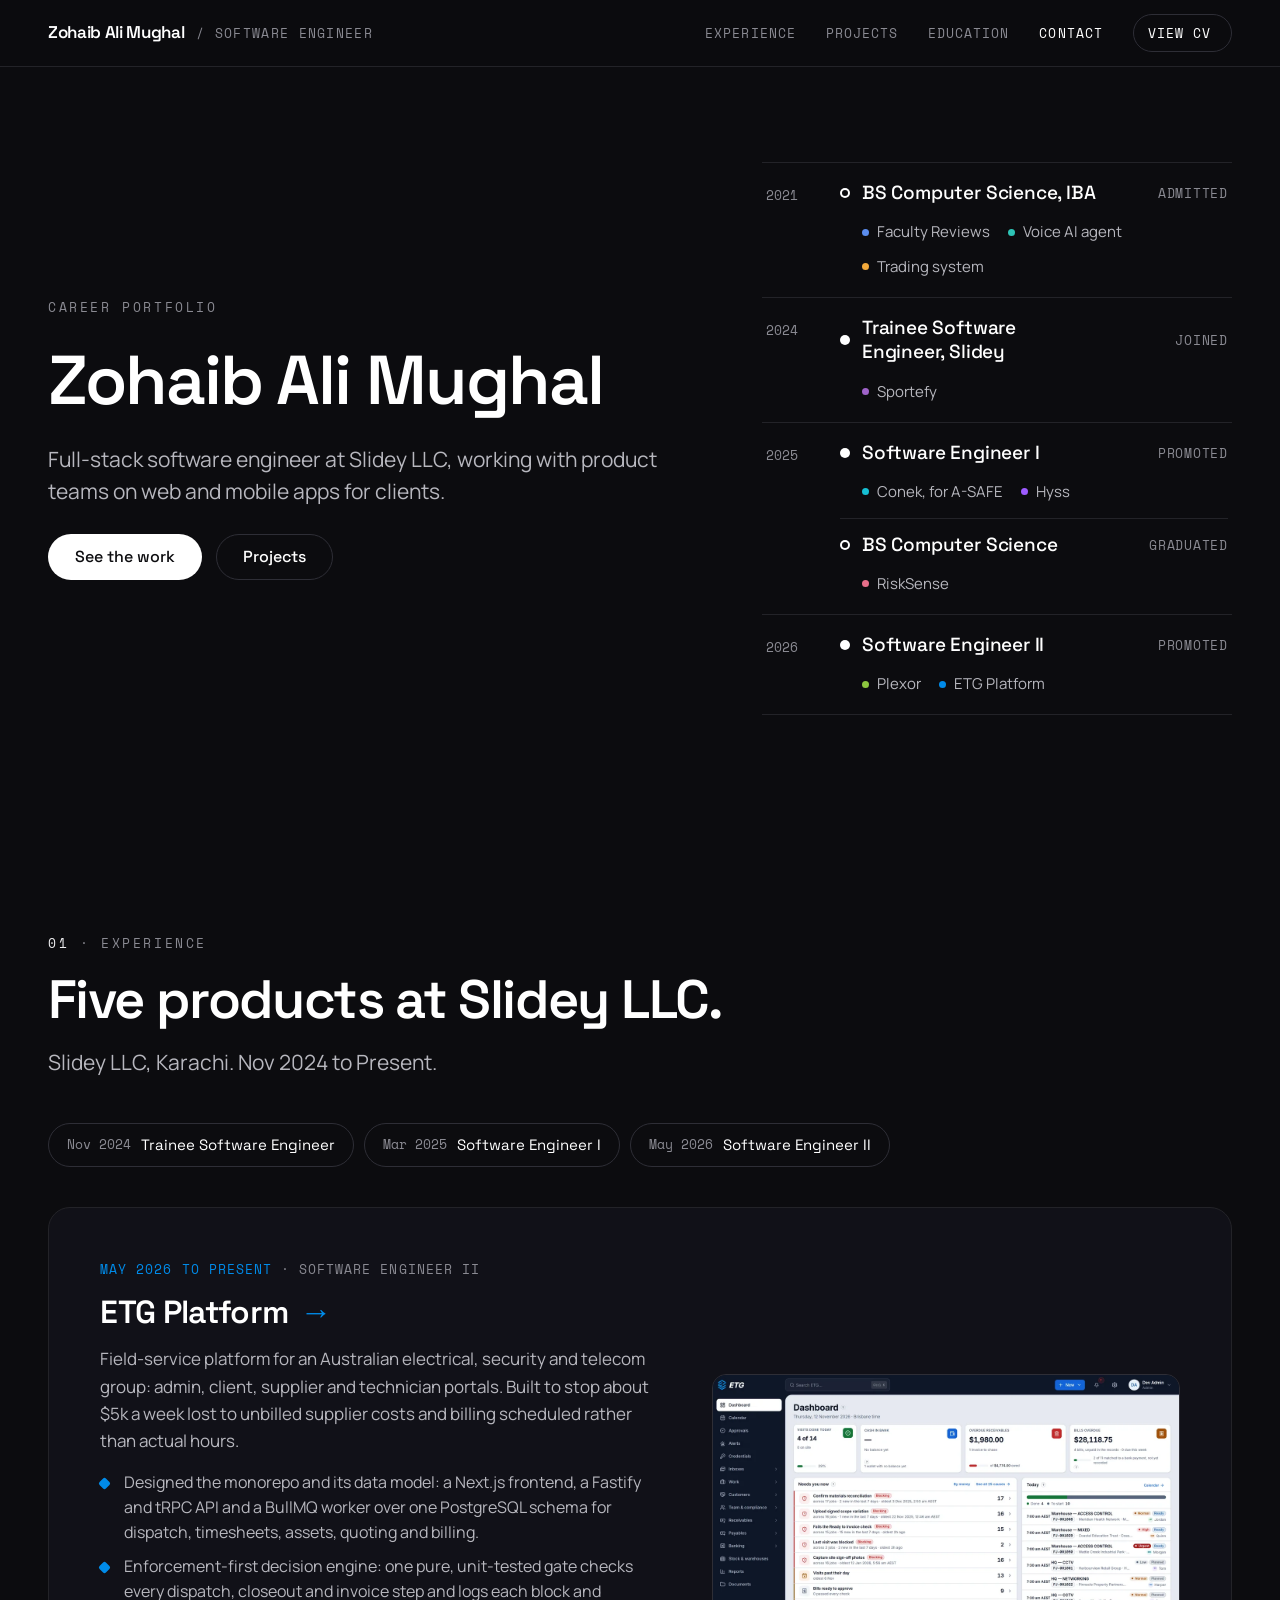
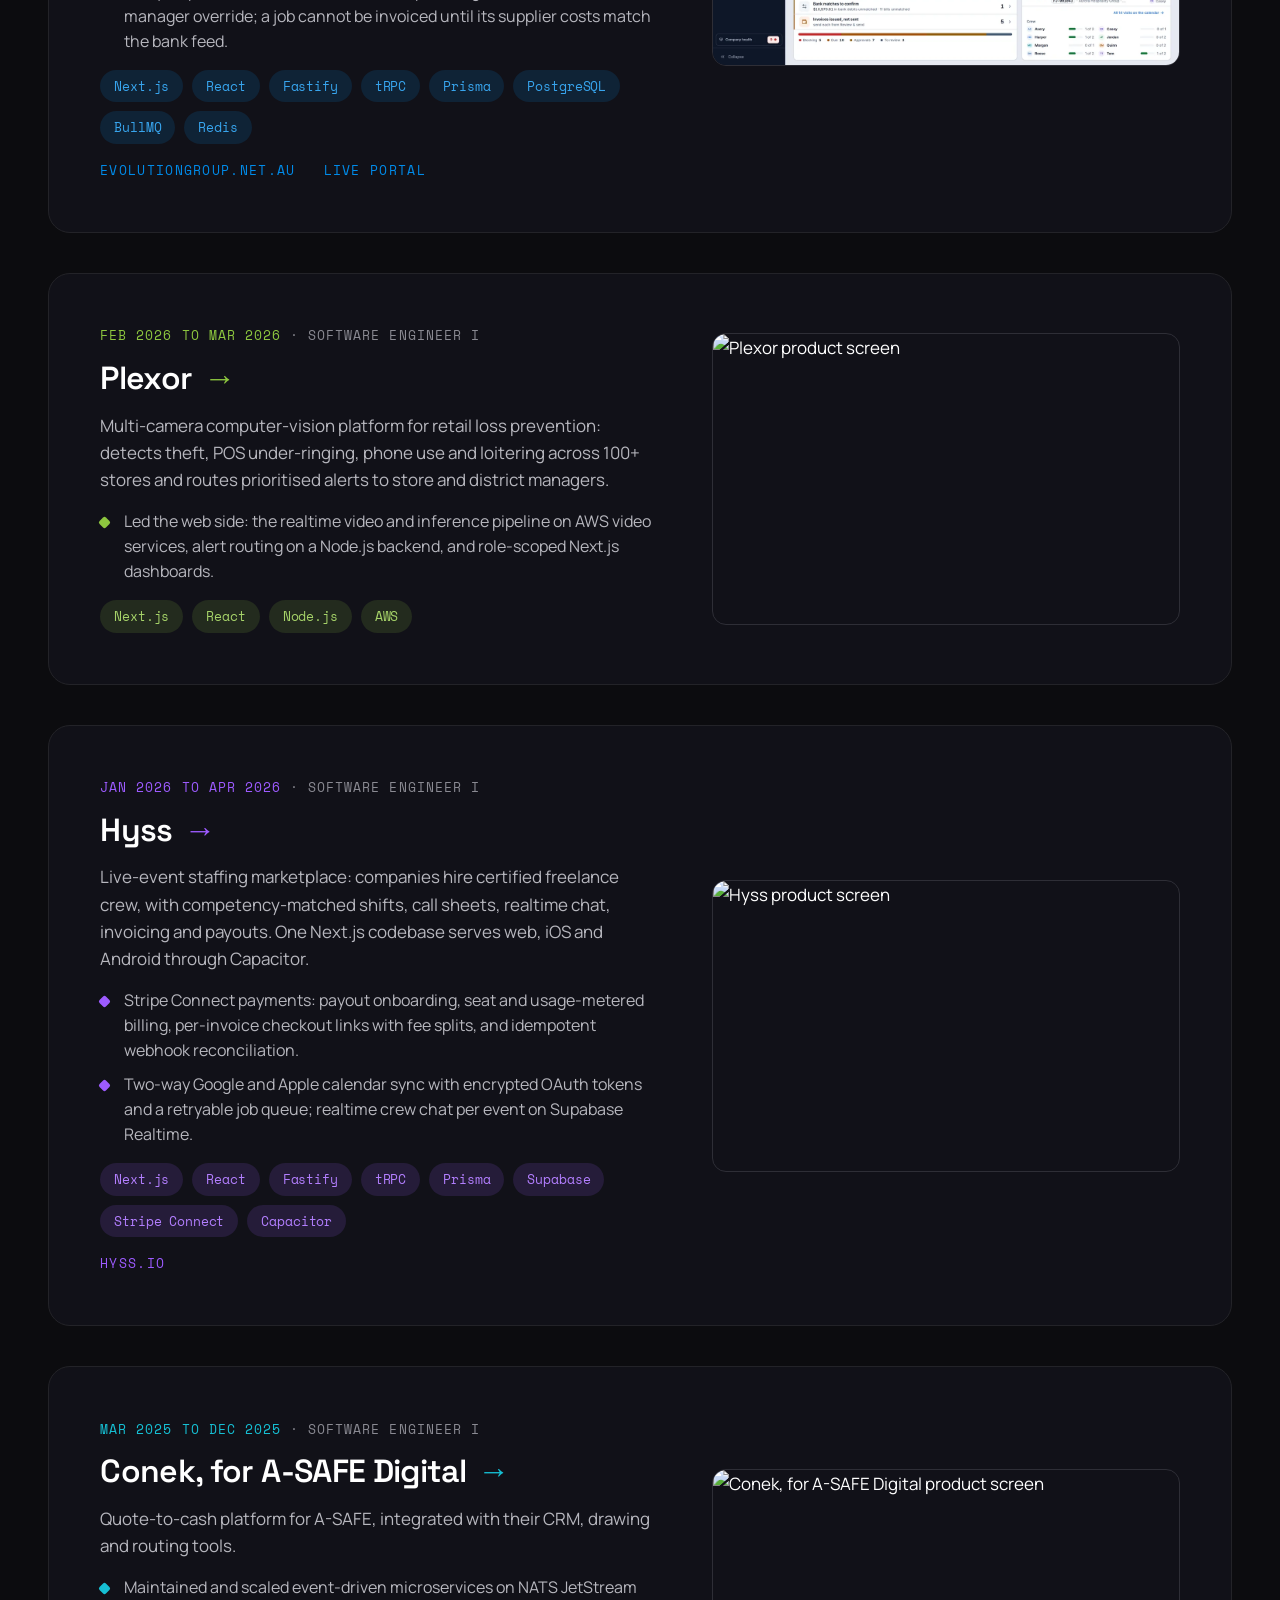
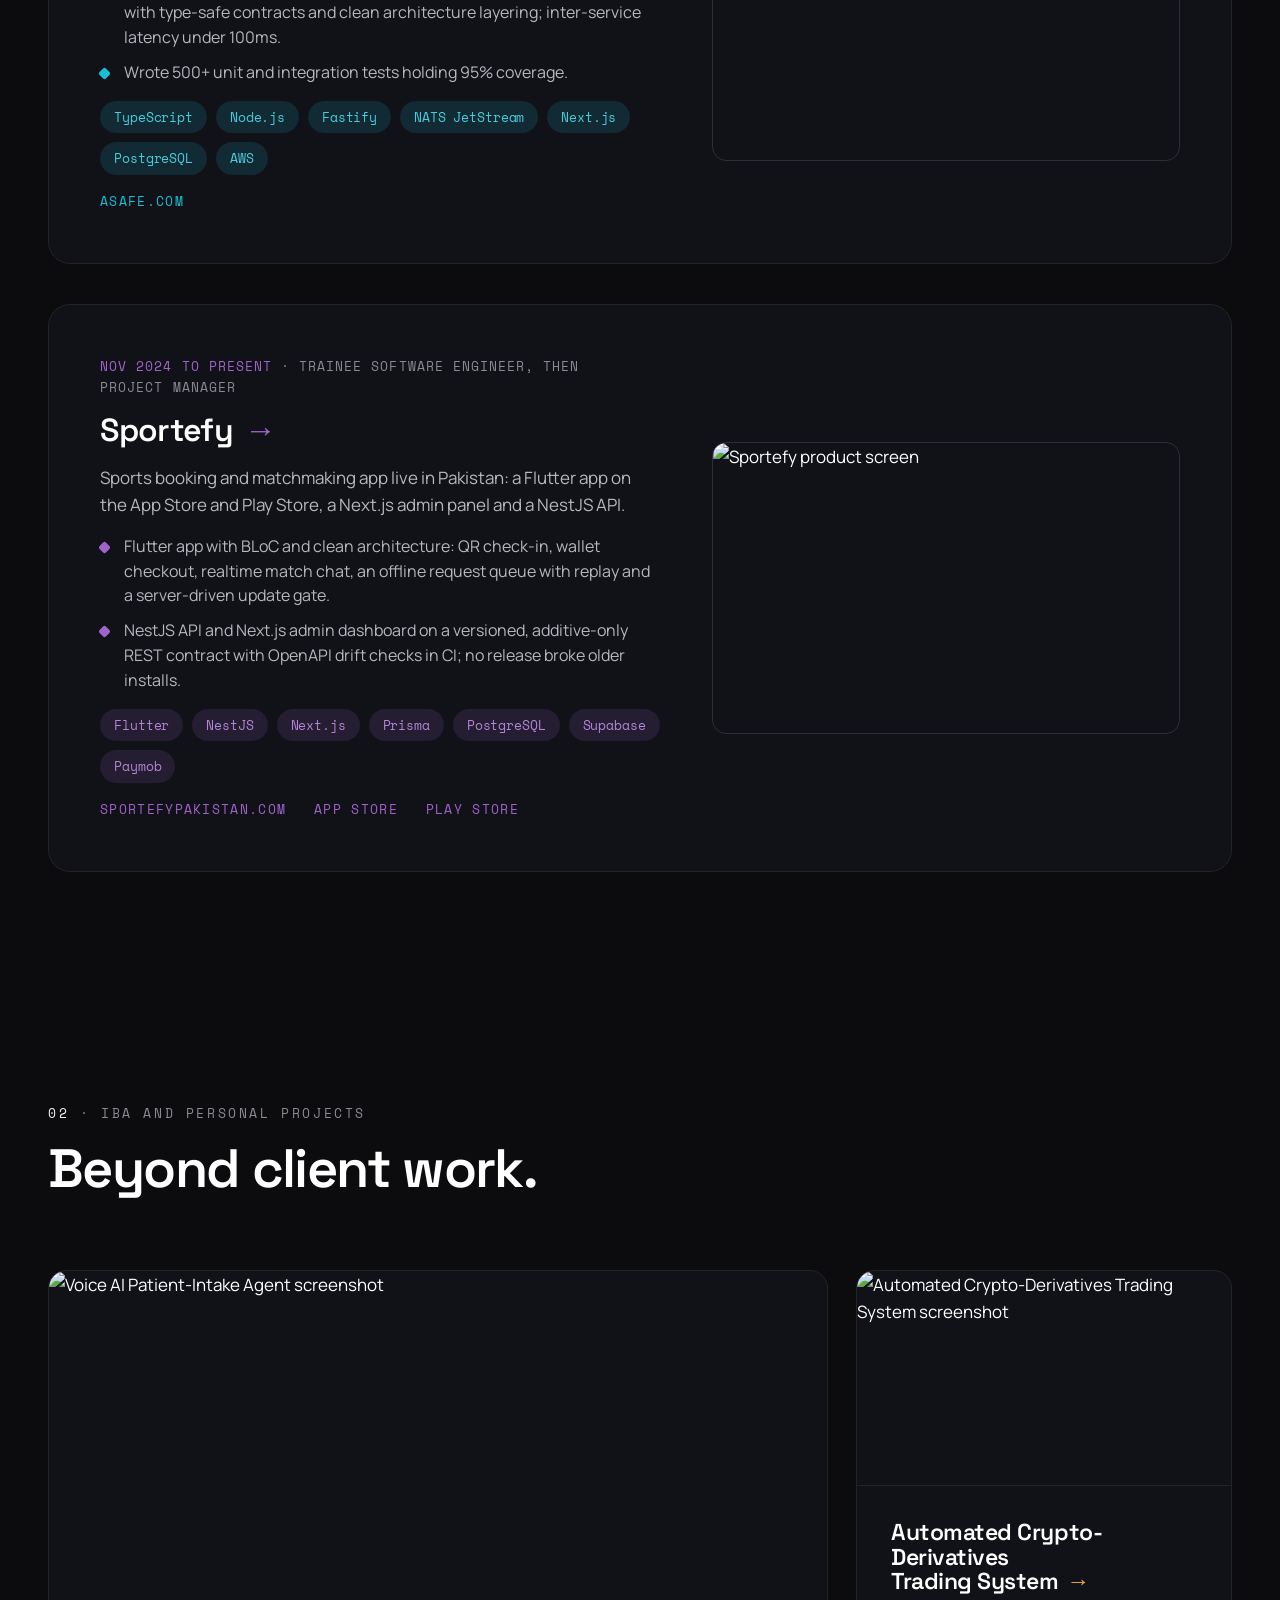
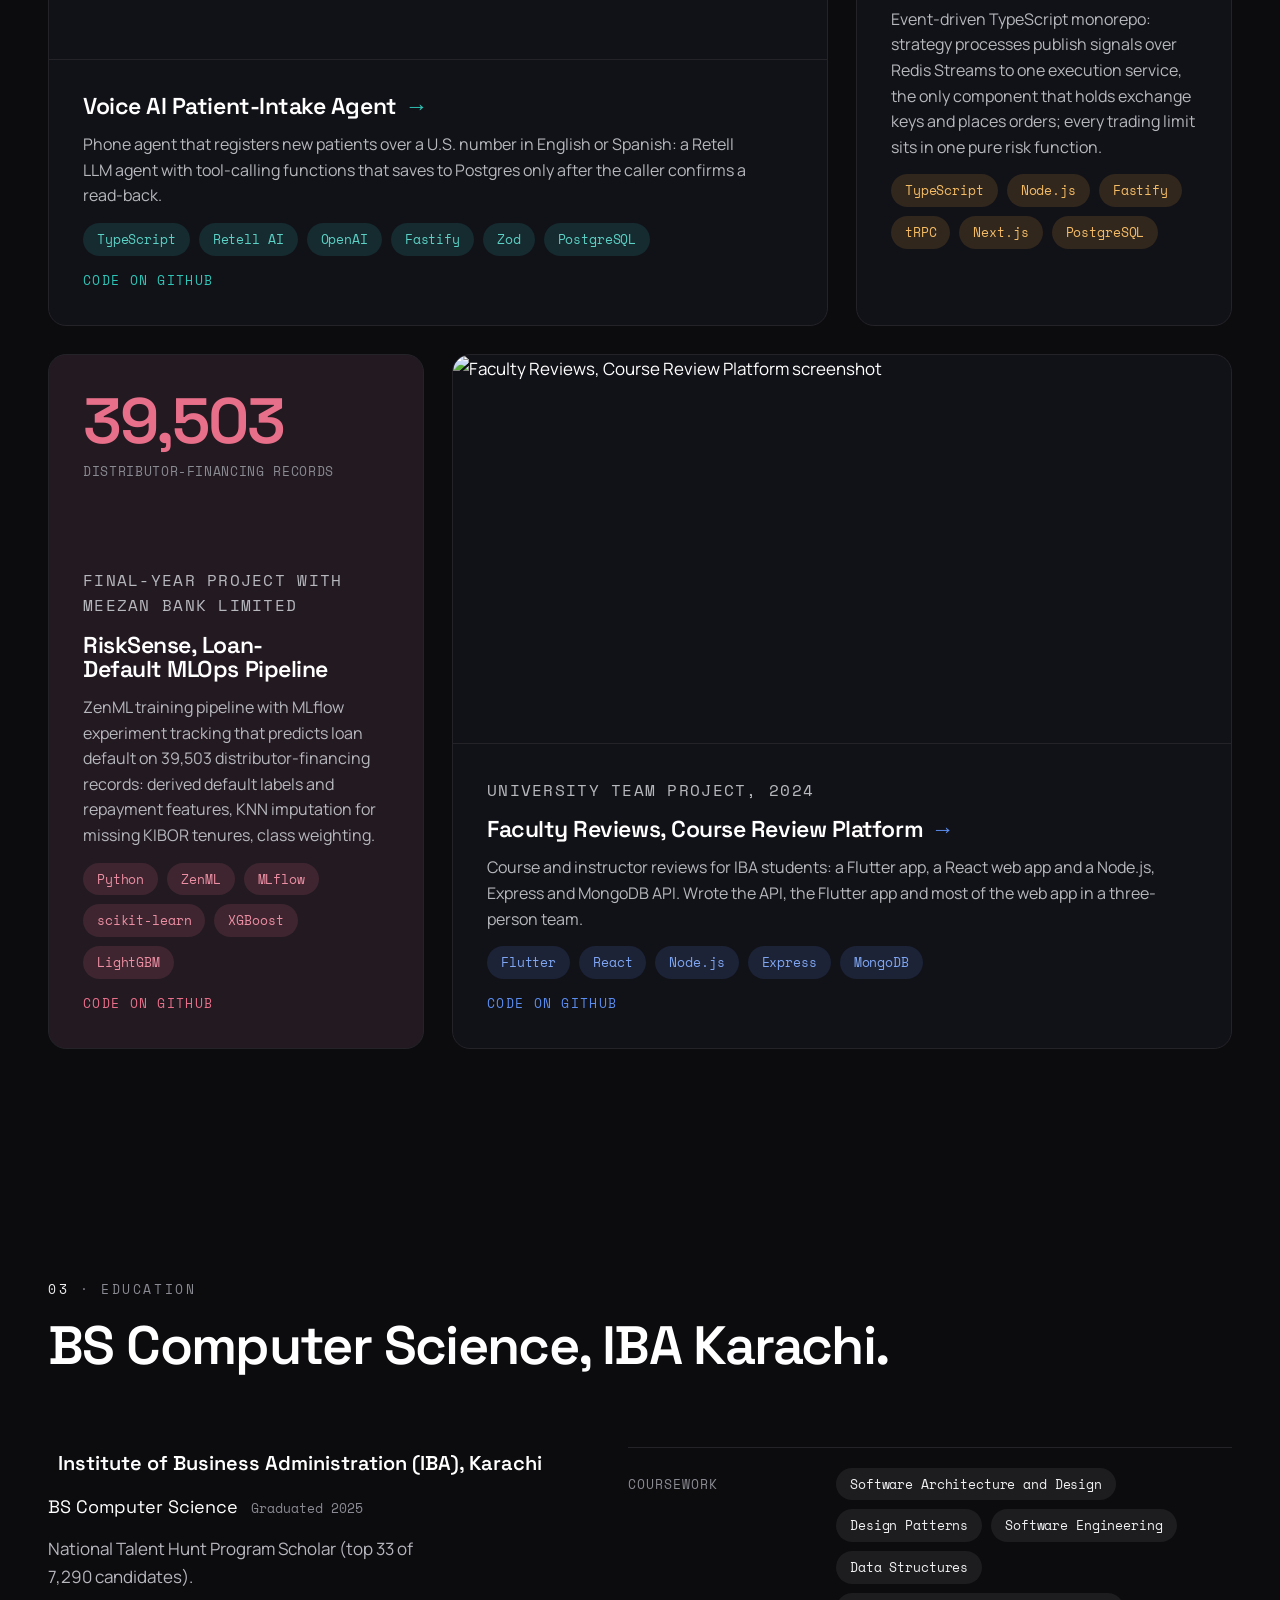
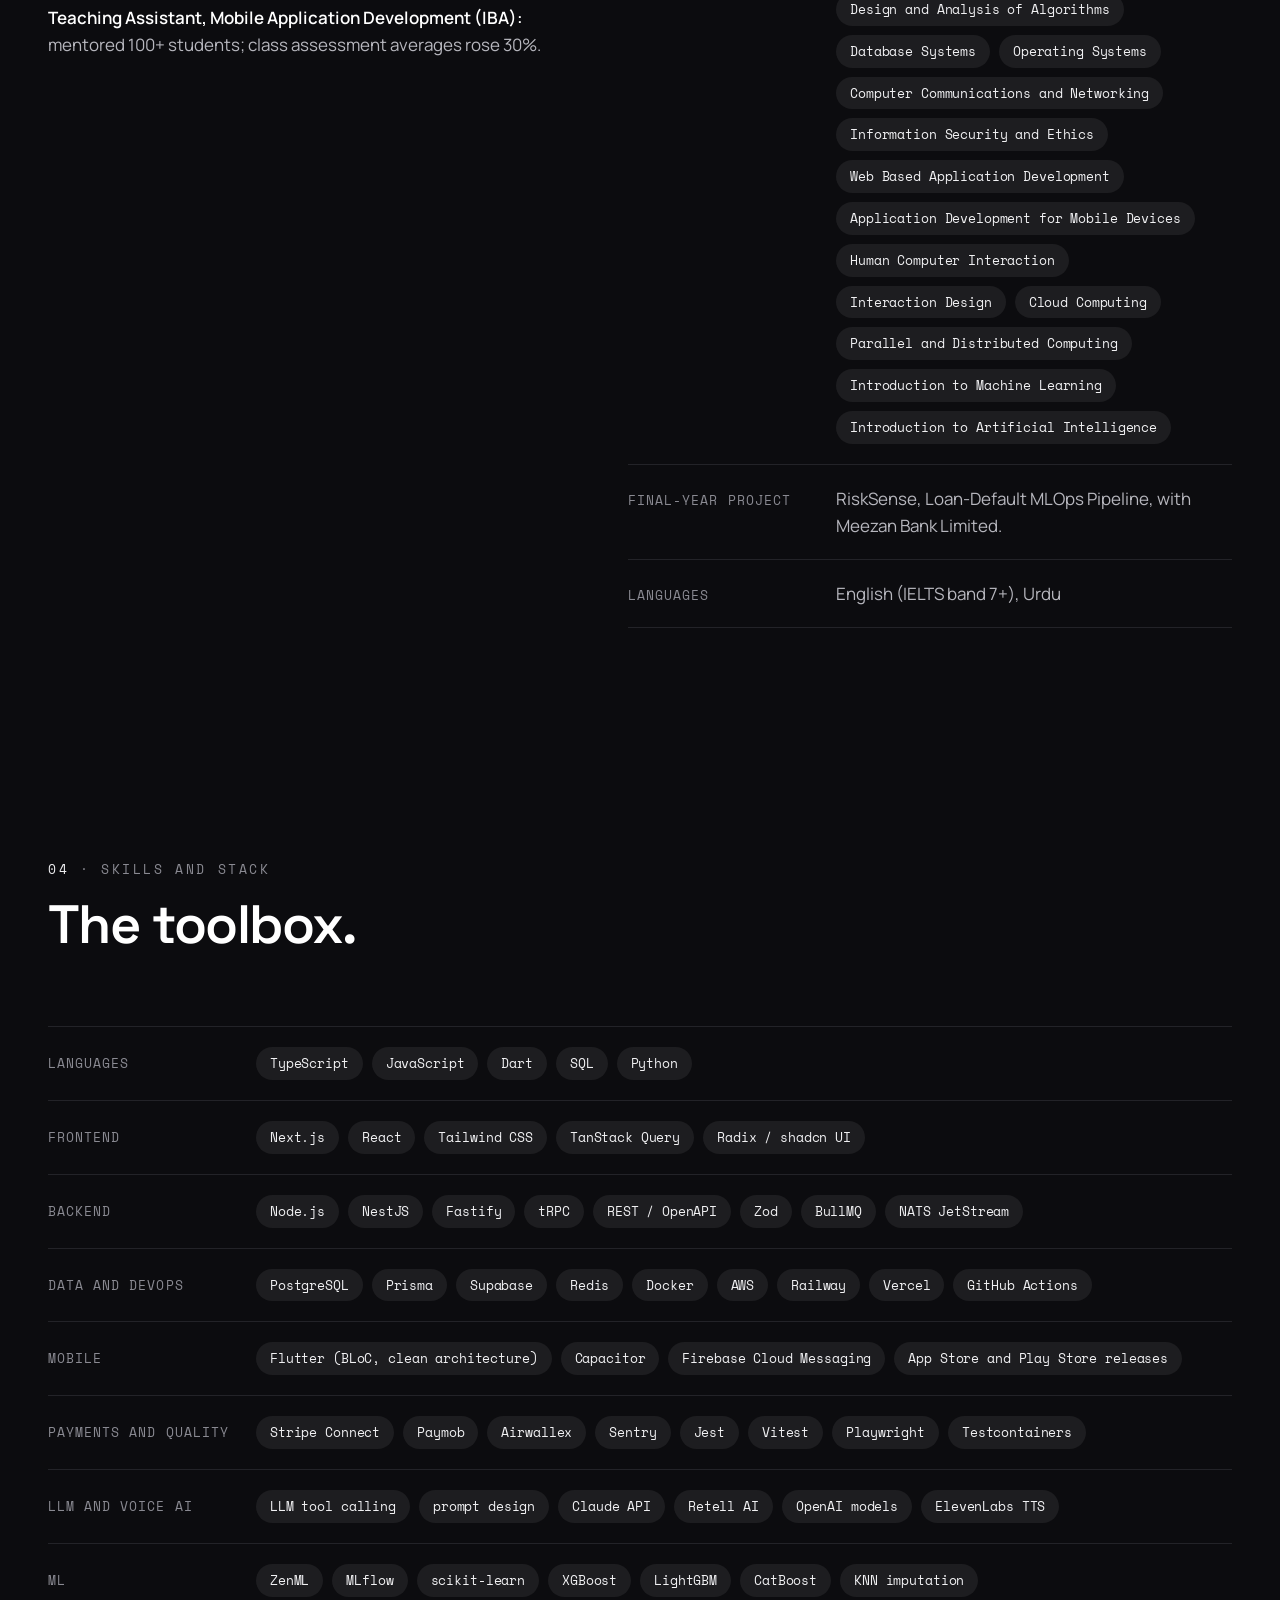
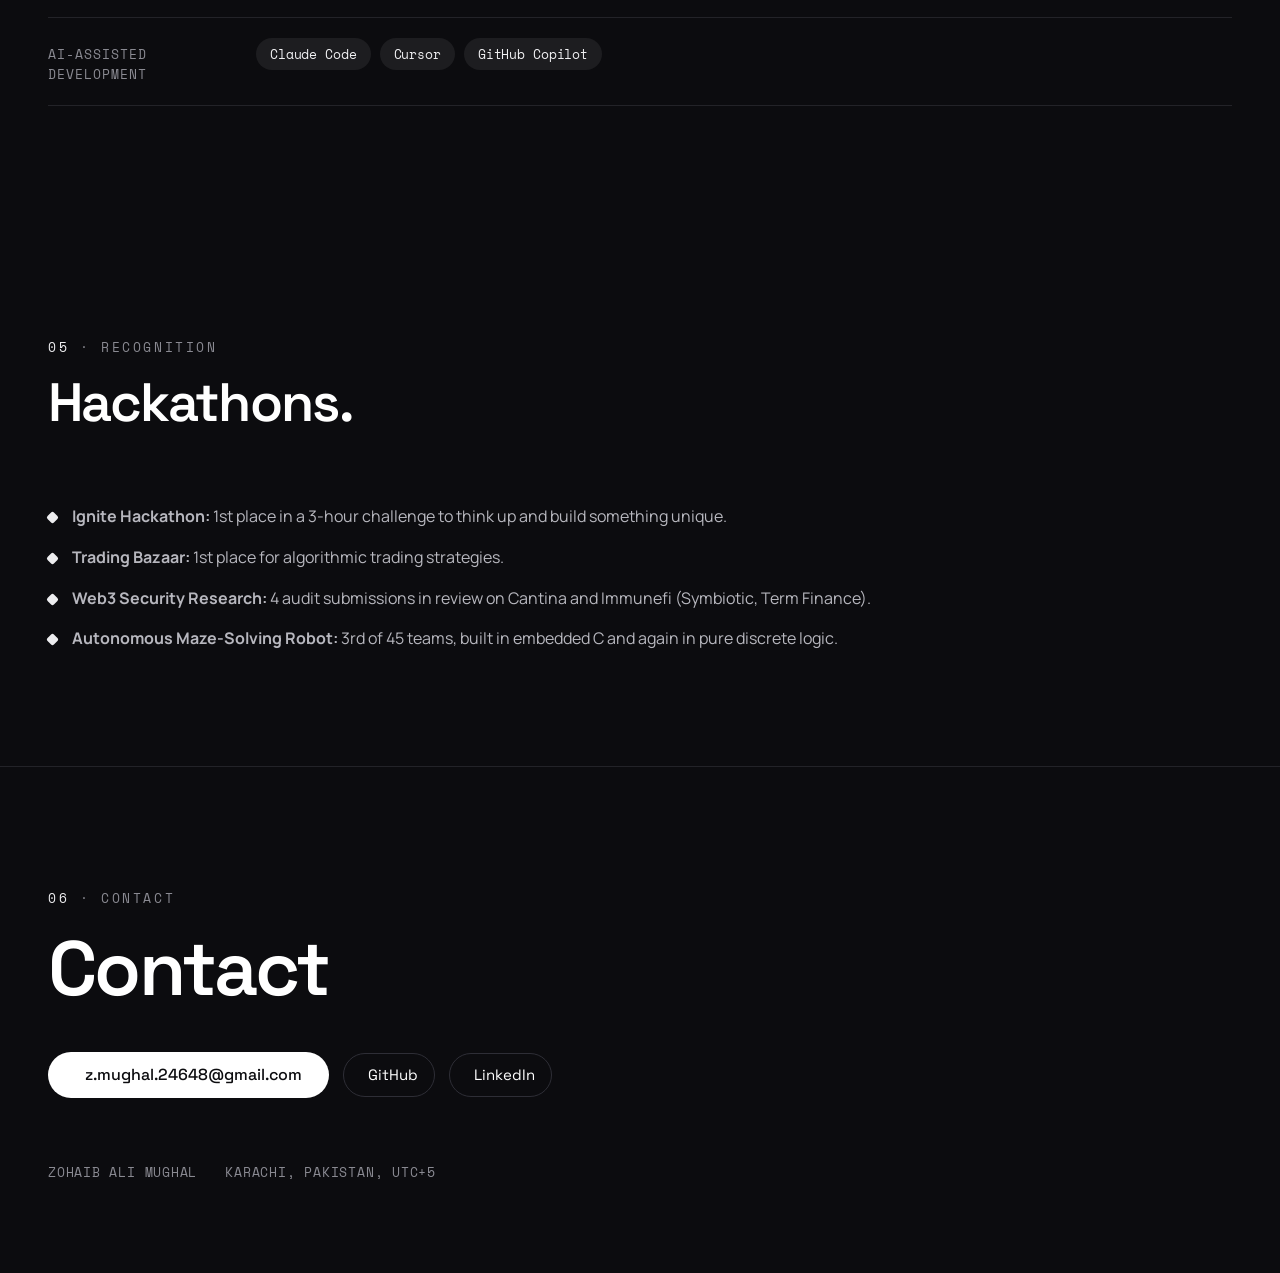
==== commit 64ea8f86: "ETG: new walkthrough screens" ====
--- a/index.html
+++ b/index.html
@@ -85,7 +85,7 @@
         <ul class="chips" translate="no"><li class="chip">Next.js</li><li class="chip">React</li><li class="chip">Fastify</li><li class="chip">tRPC</li><li class="chip">Prisma</li><li class="chip">PostgreSQL</li><li class="chip">BullMQ</li><li class="chip">Redis</li></ul>
         <ul class="links"><li><a href="https://evolutiongroup.net.au" target="_blank" rel="noopener">evolutiongroup.net.au</a><i class="ph ph-arrow-up-right" aria-hidden="true"></i></li><li><a href="https://portal.evolutiongroup.net.au" target="_blank" rel="noopener">live portal</a><i class="ph ph-arrow-up-right" aria-hidden="true"></i></li></ul>
       </div>
-      <div class="role-media"><img src="img/etg/admin-dashboard.webp" width="1200" height="622" alt="ETG Platform product screen" loading="lazy"></div>
+      <div class="role-media"><img src="img/etg/admin-dashboard.webp" width="1200" height="750" alt="ETG Platform product screen" loading="lazy"></div>
     </article>
     <article class="role" id="plexor" data-accent="plexor" data-reveal>
       <div class="role-body">
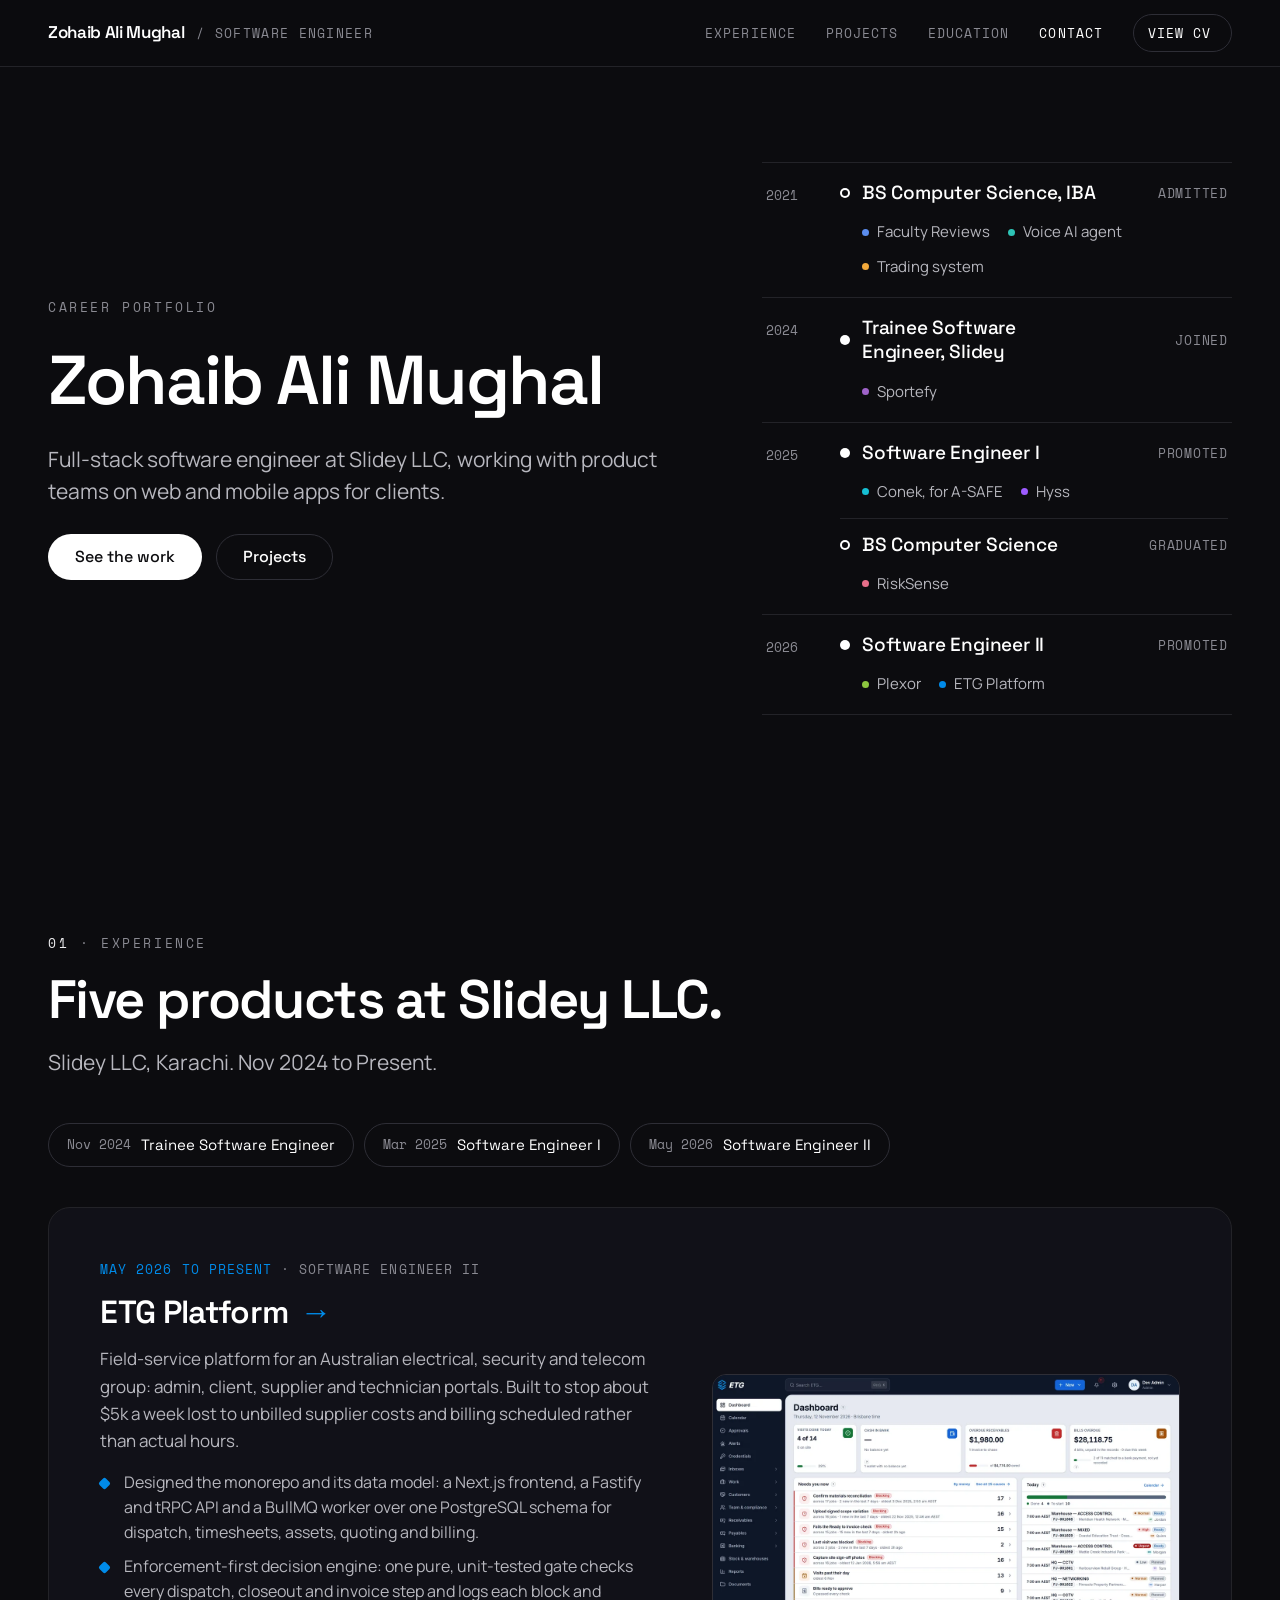
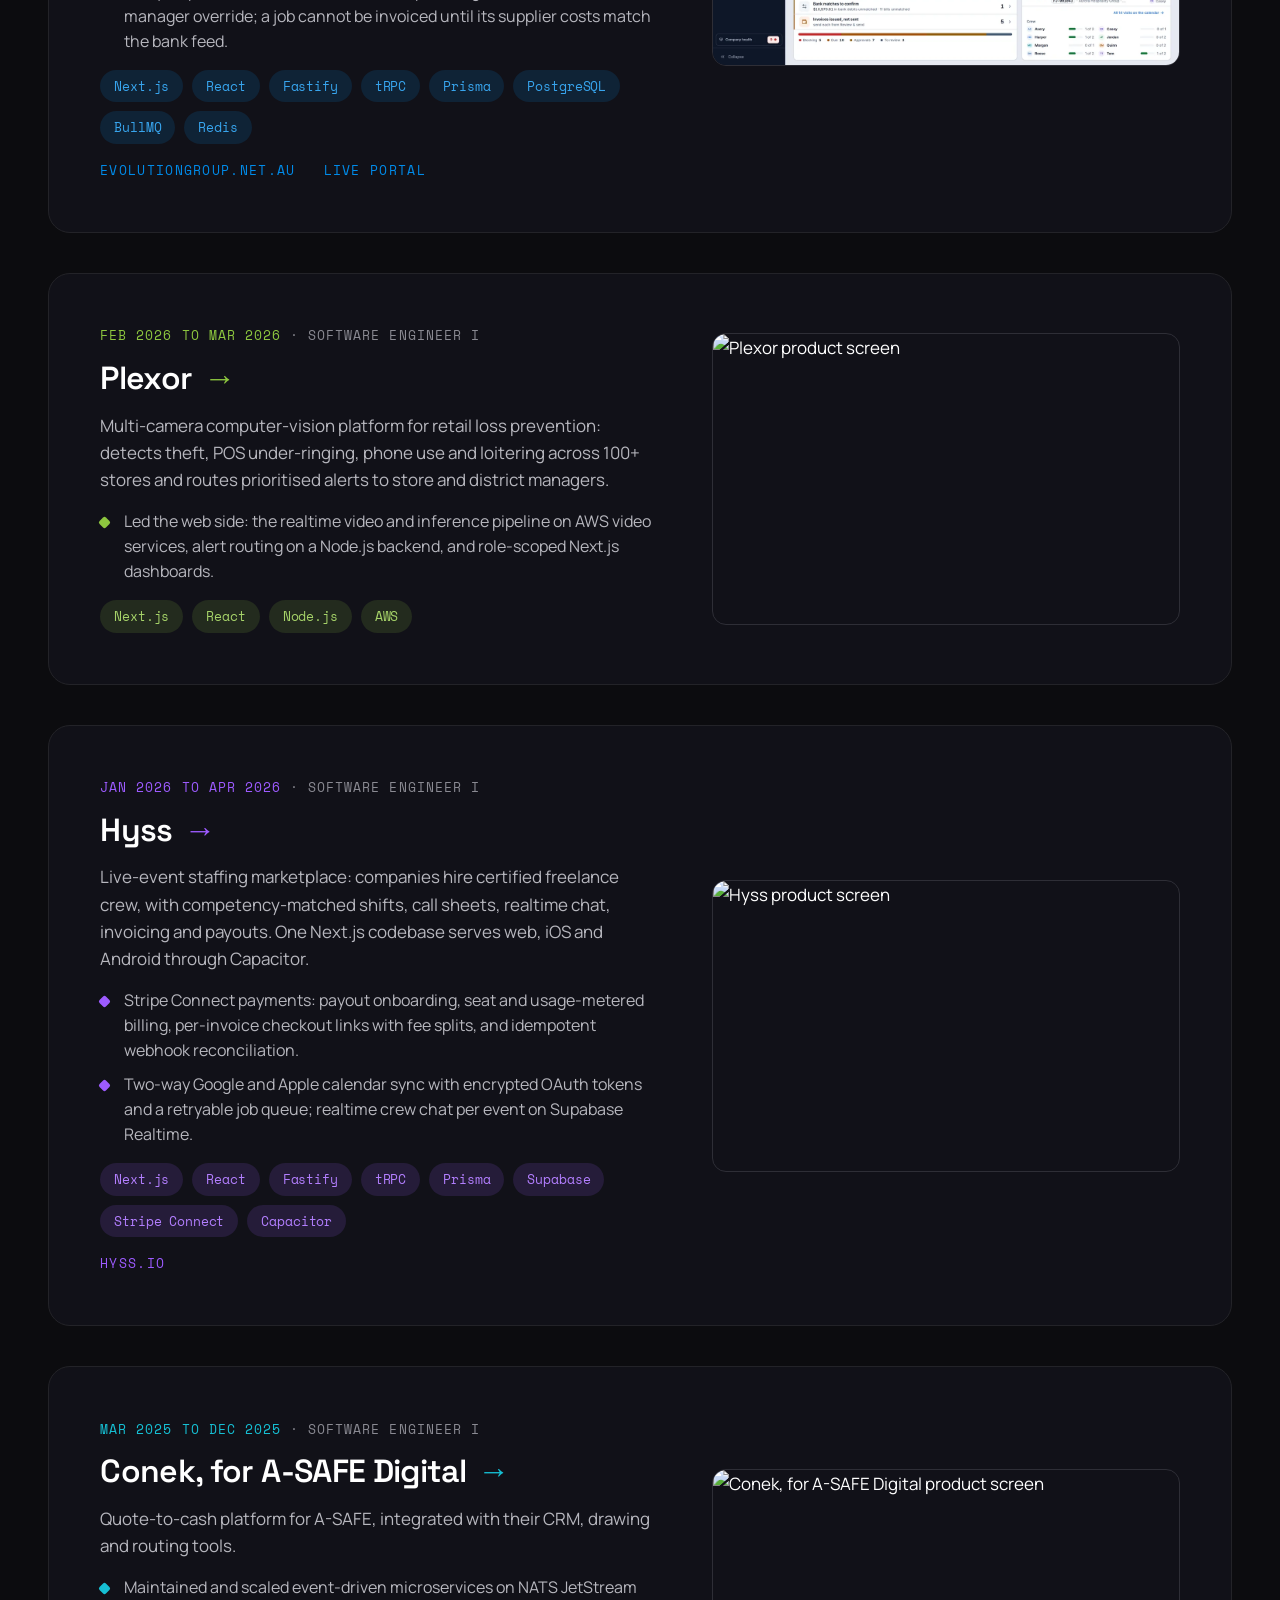
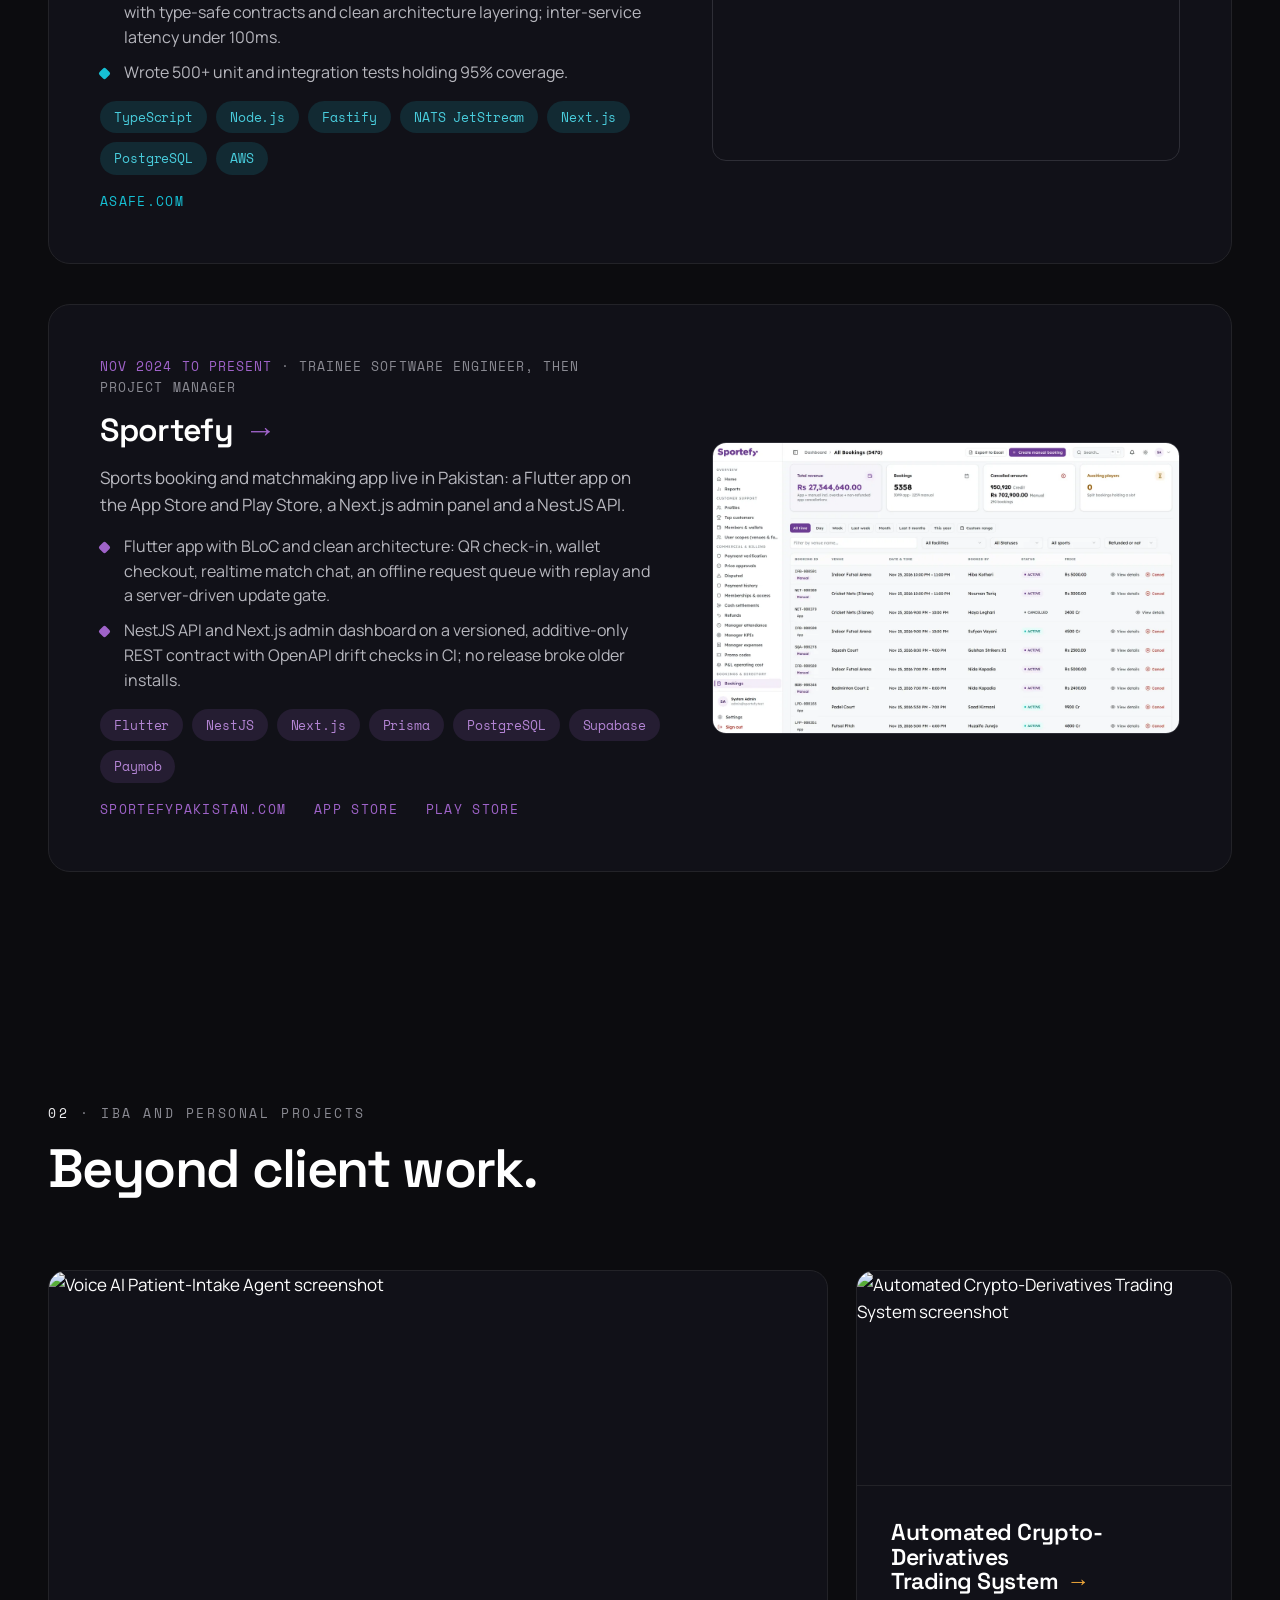
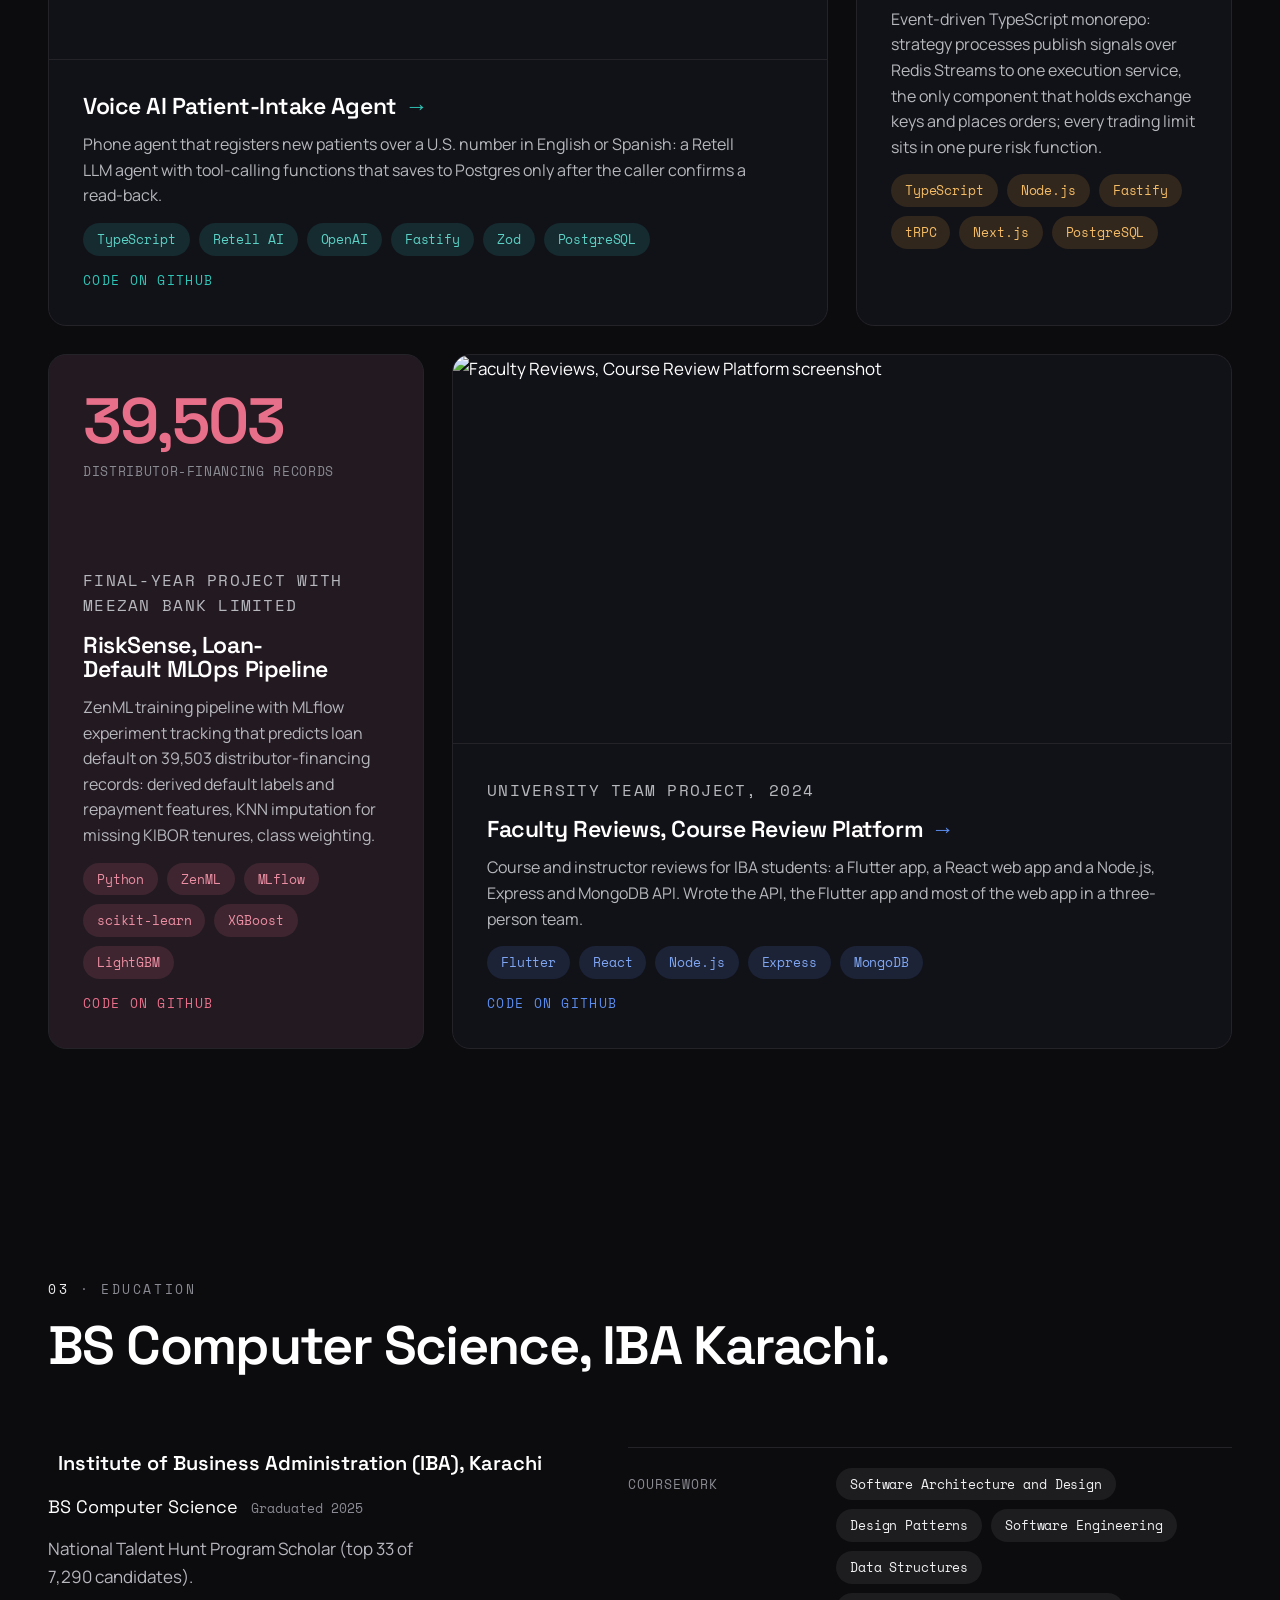
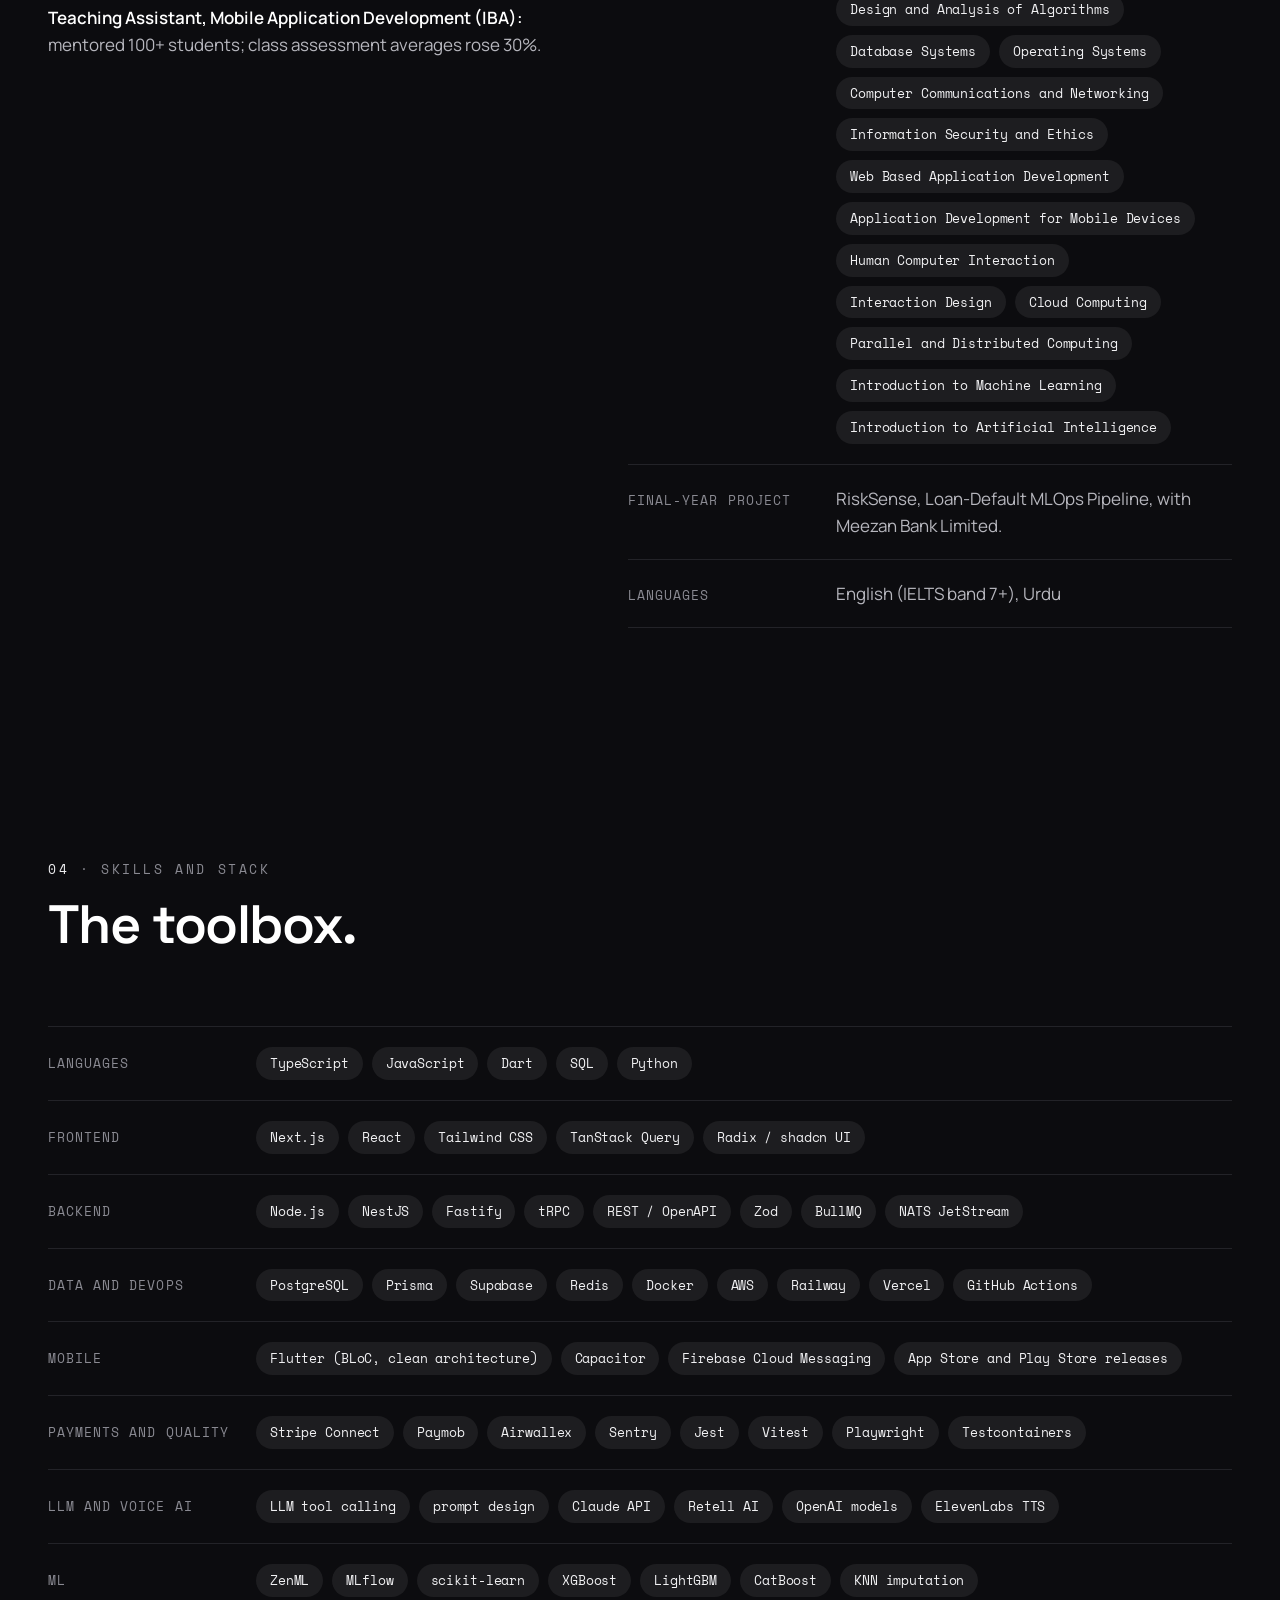
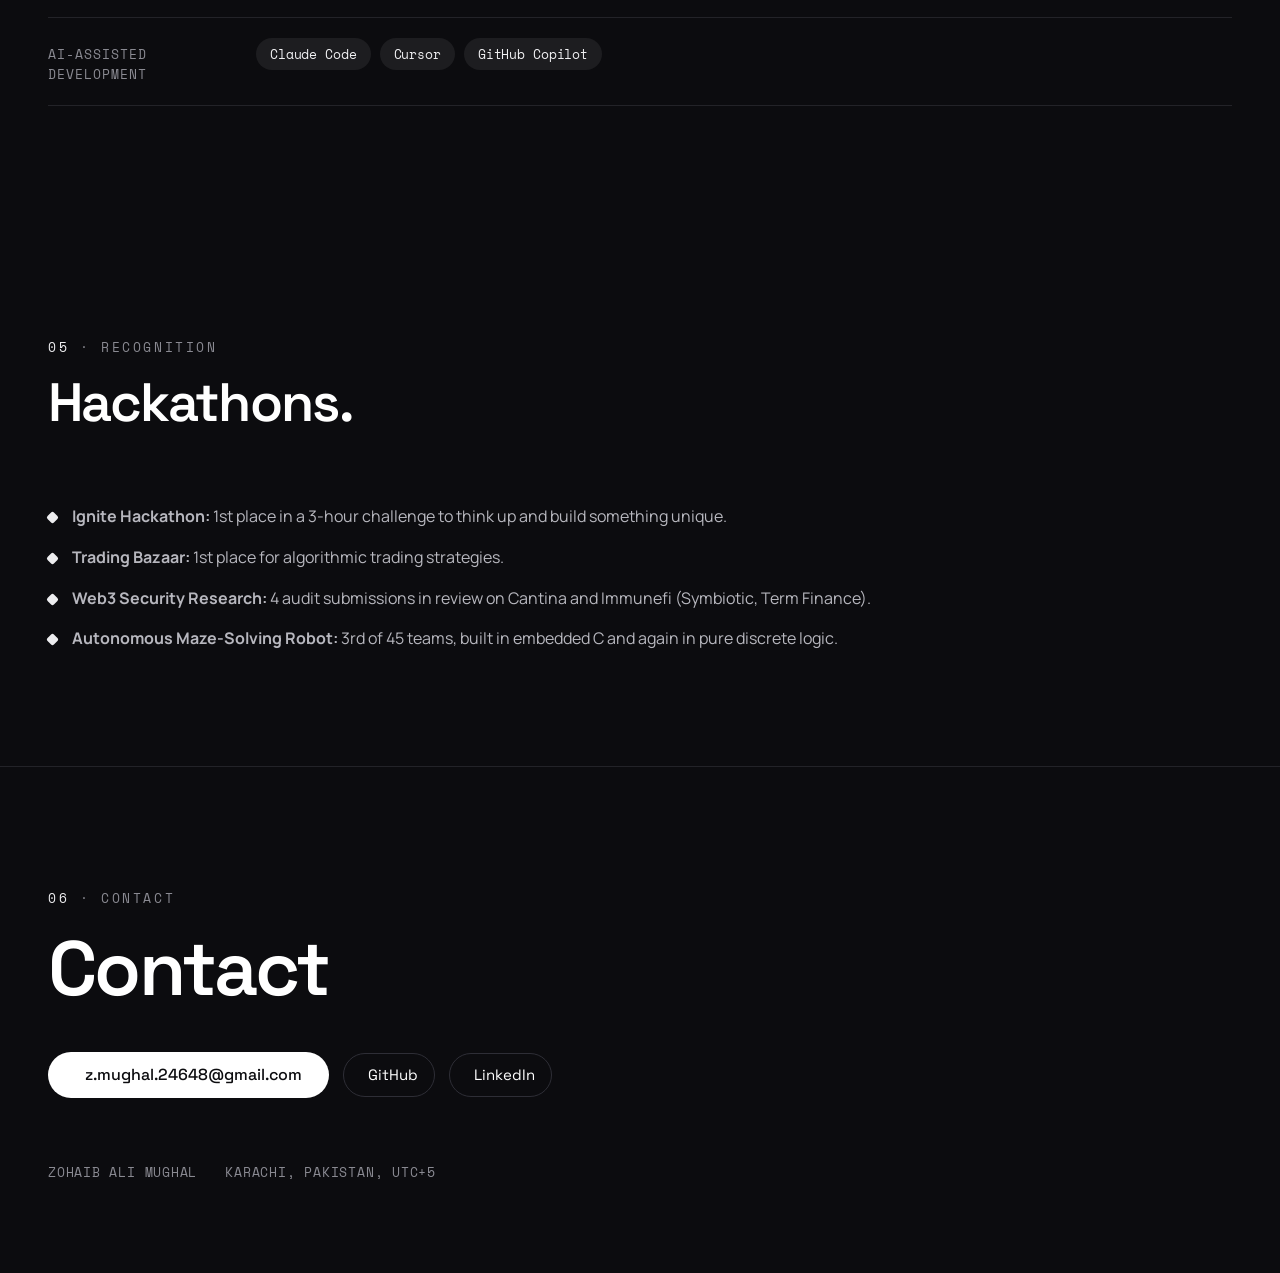
==== commit e88beb40: "Sportefy: new walkthrough screens; note that screens show demo data" ====
--- a/index.html
+++ b/index.html
@@ -129,7 +129,7 @@
         <ul class="chips" translate="no"><li class="chip">Flutter</li><li class="chip">NestJS</li><li class="chip">Next.js</li><li class="chip">Prisma</li><li class="chip">PostgreSQL</li><li class="chip">Supabase</li><li class="chip">Paymob</li></ul>
         <ul class="links"><li><a href="https://sportefypakistan.com" target="_blank" rel="noopener">sportefypakistan.com</a><i class="ph ph-arrow-up-right" aria-hidden="true"></i></li><li><a href="https://apps.apple.com/us/app/sportefy/id6753986088" target="_blank" rel="noopener">App Store</a><i class="ph ph-arrow-up-right" aria-hidden="true"></i></li><li><a href="https://play.google.com/store/apps/details?id=com.sportefypakistan.app" target="_blank" rel="noopener">Play Store</a><i class="ph ph-arrow-up-right" aria-hidden="true"></i></li></ul>
       </div>
-      <div class="role-media"><img src="img/sportefy/admin-manual-bookings.webp" width="1200" height="596" alt="Sportefy product screen" loading="lazy"></div>
+      <div class="role-media"><img src="img/sportefy/admin-bookings-list.webp" width="1200" height="750" alt="Sportefy product screen" loading="lazy"></div>
     </article>
     </div>
   </div>
